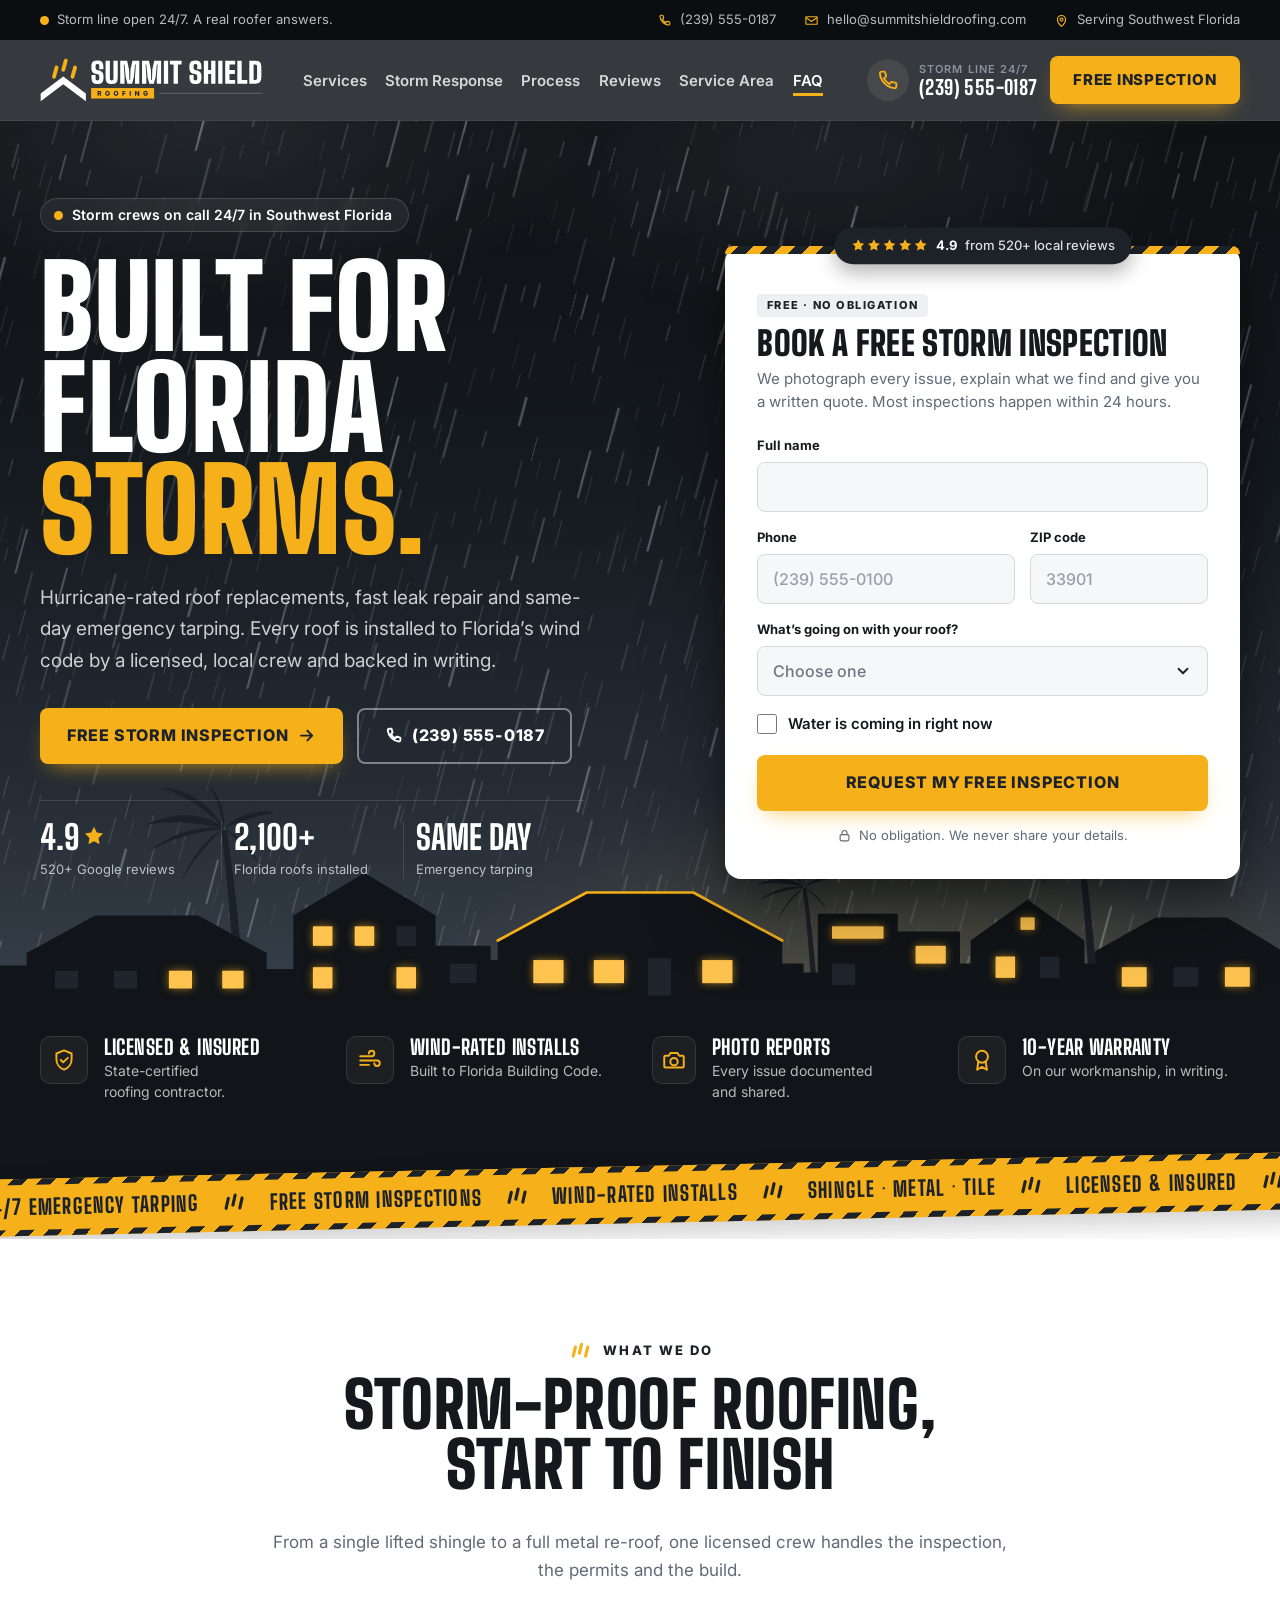
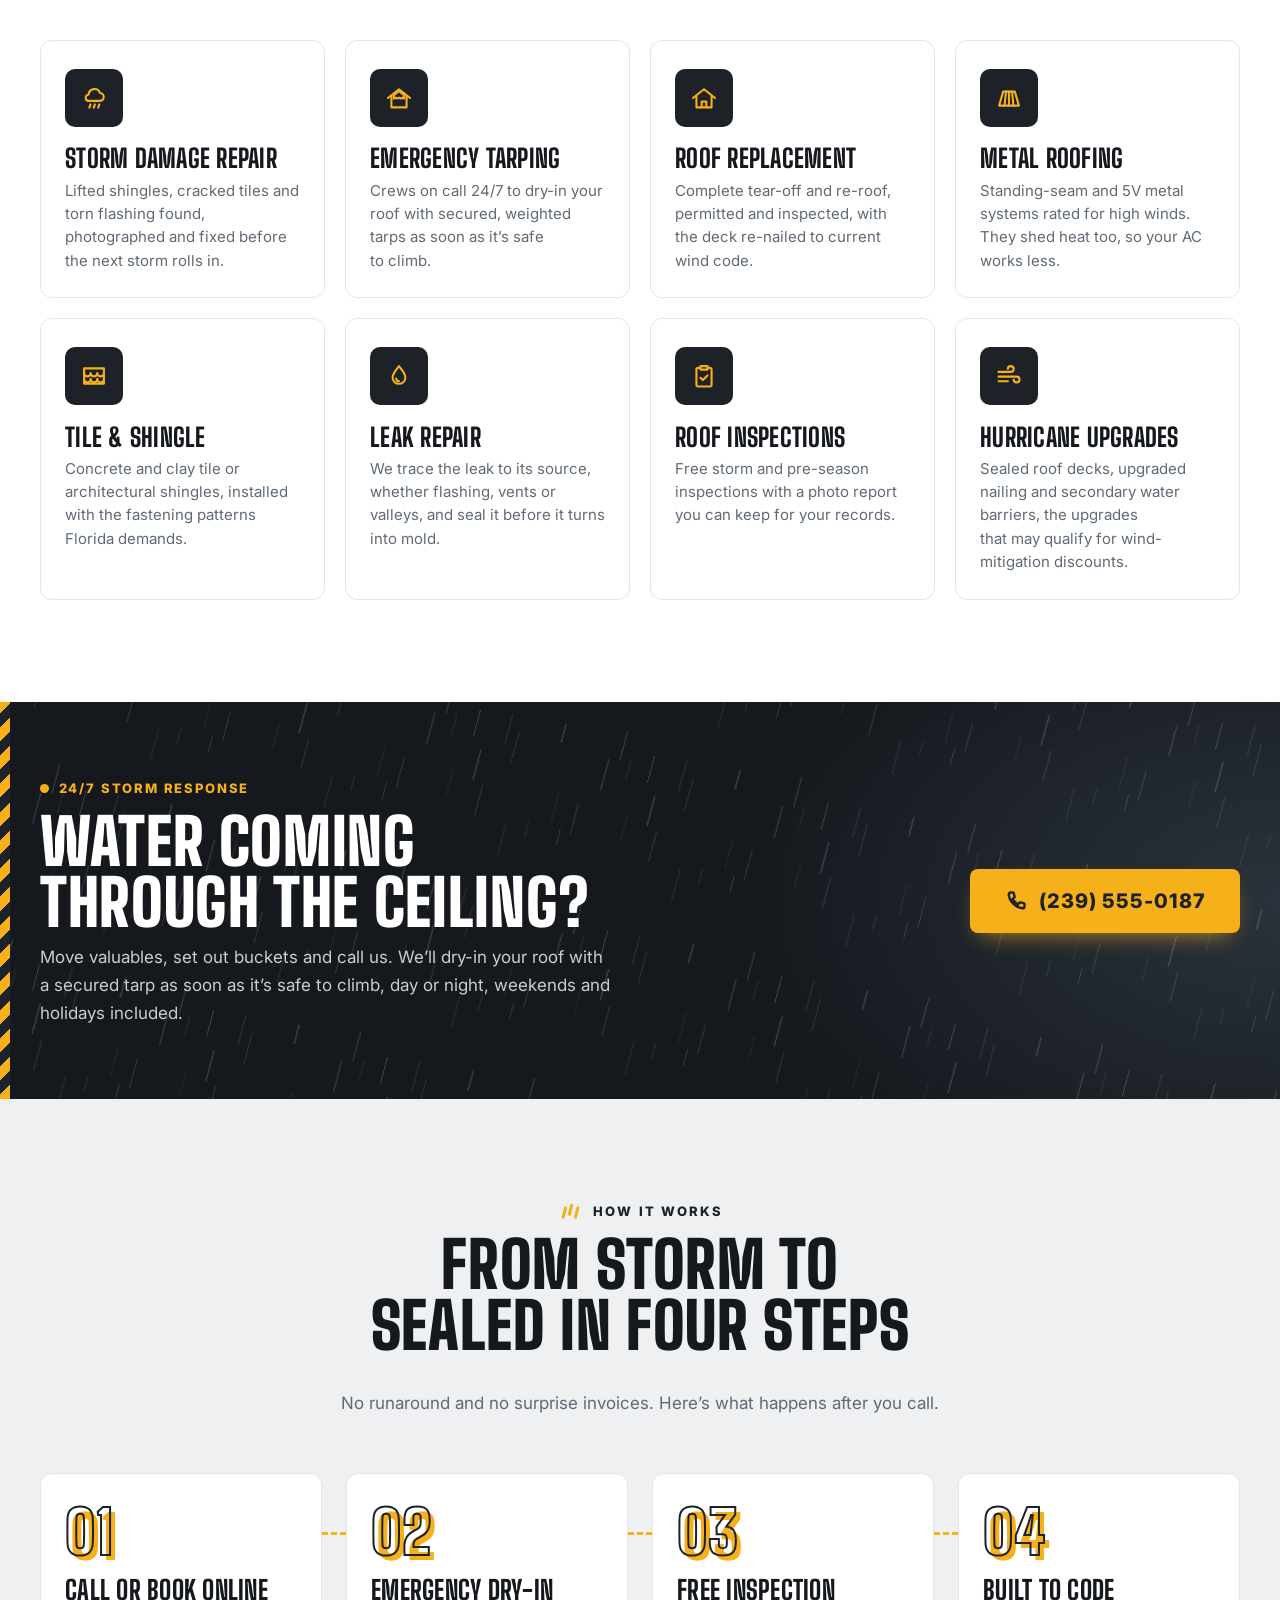
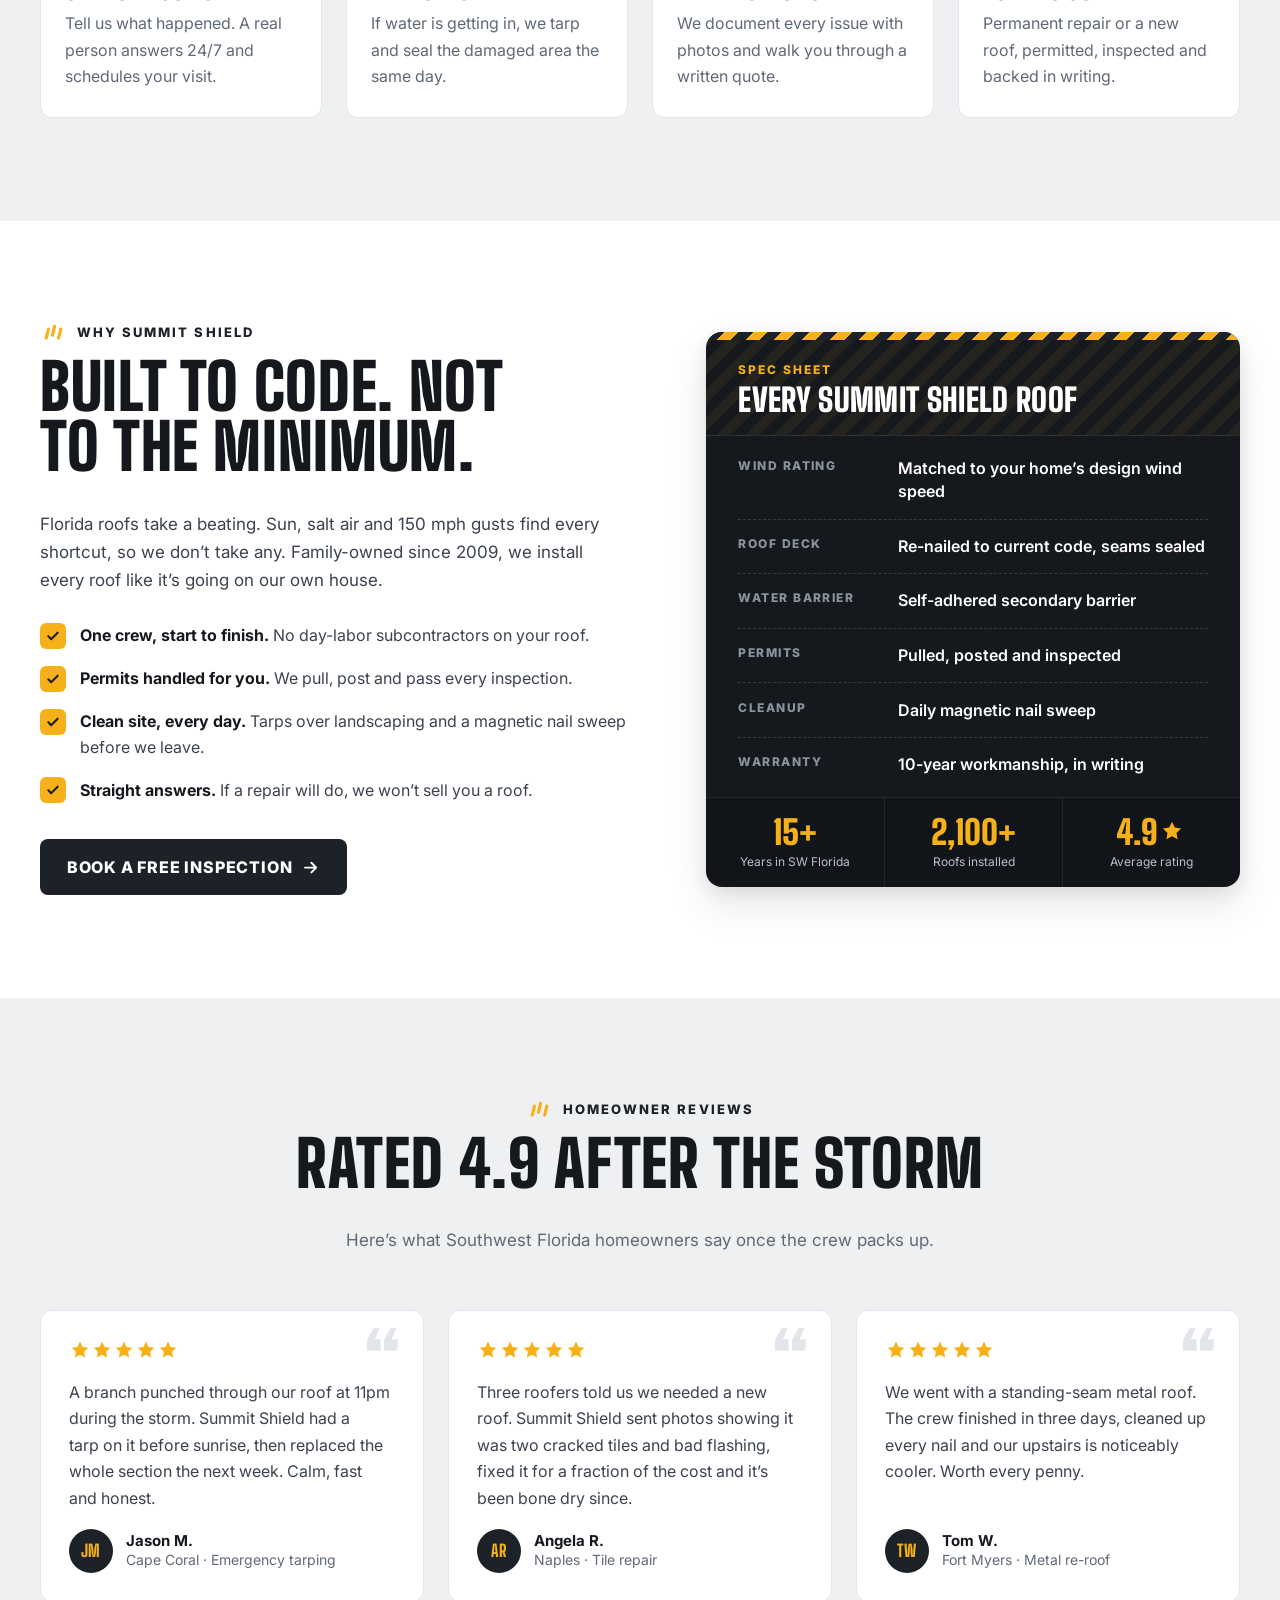
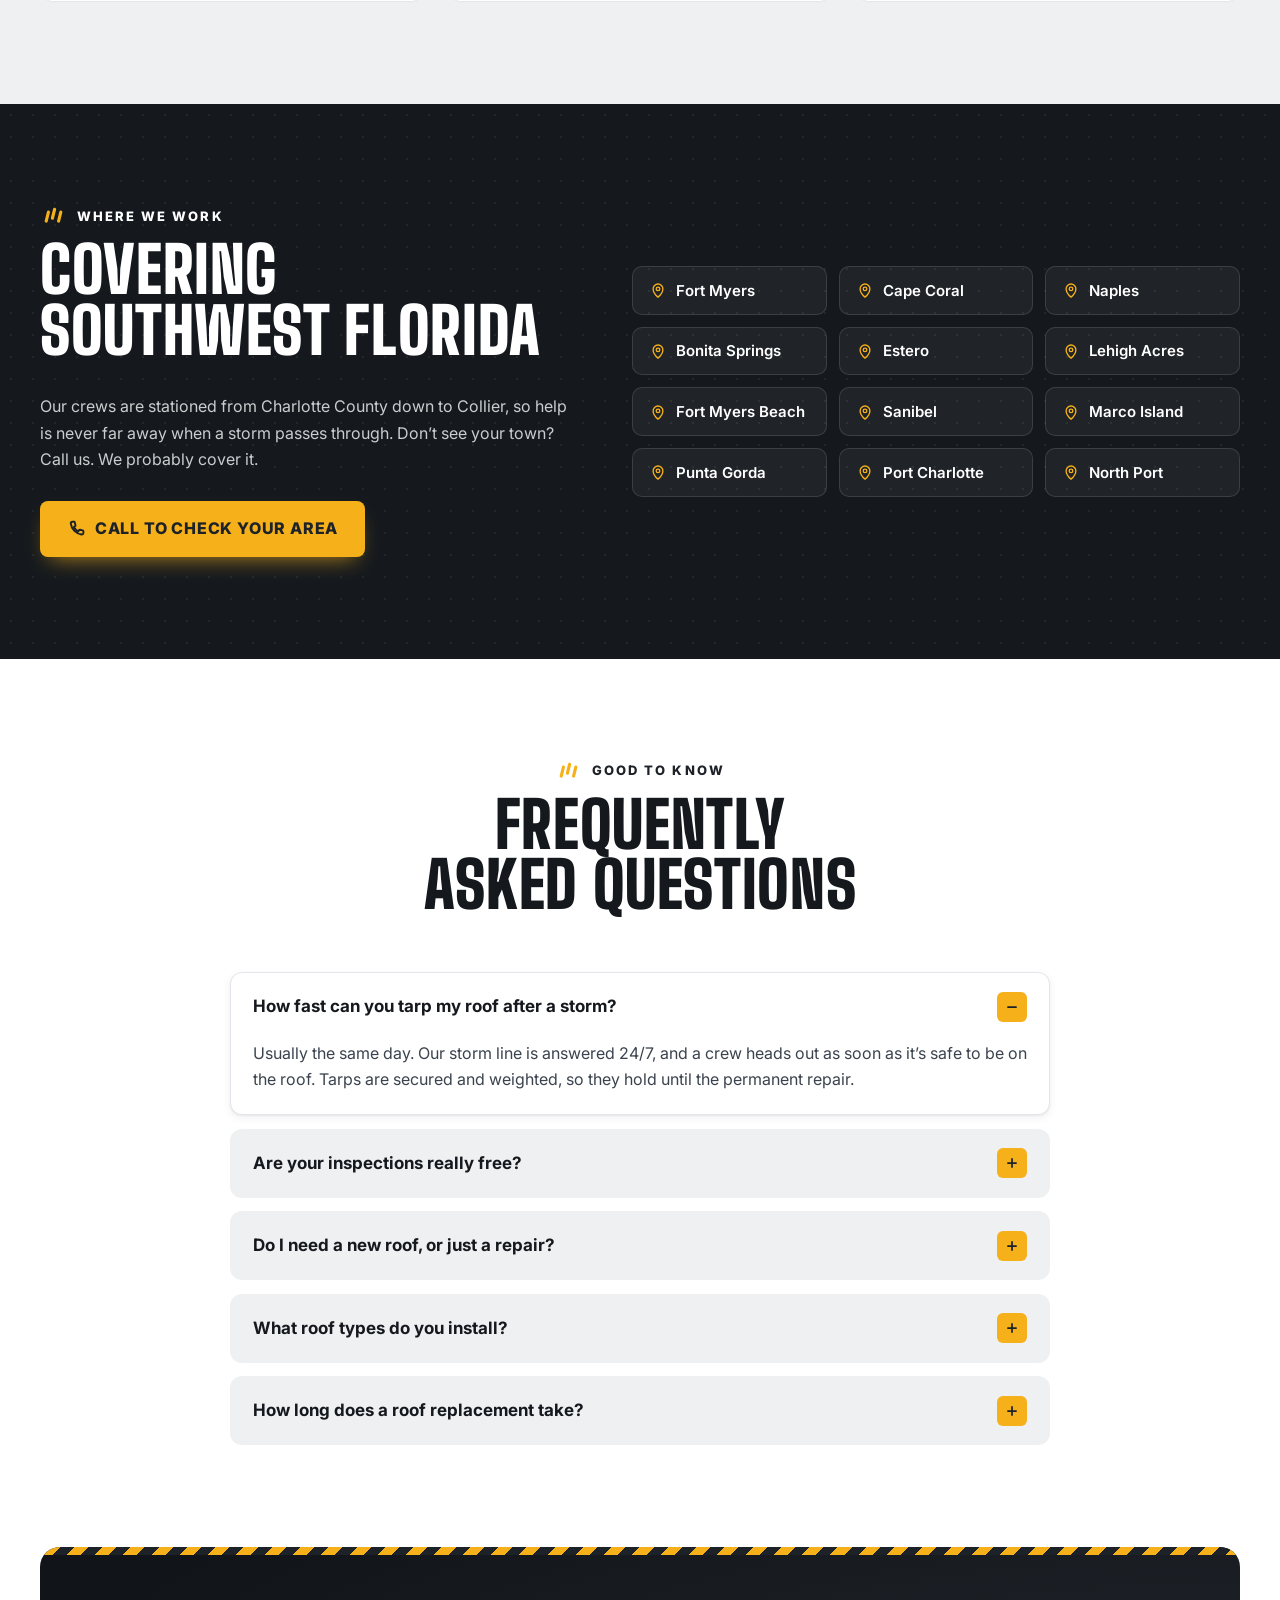
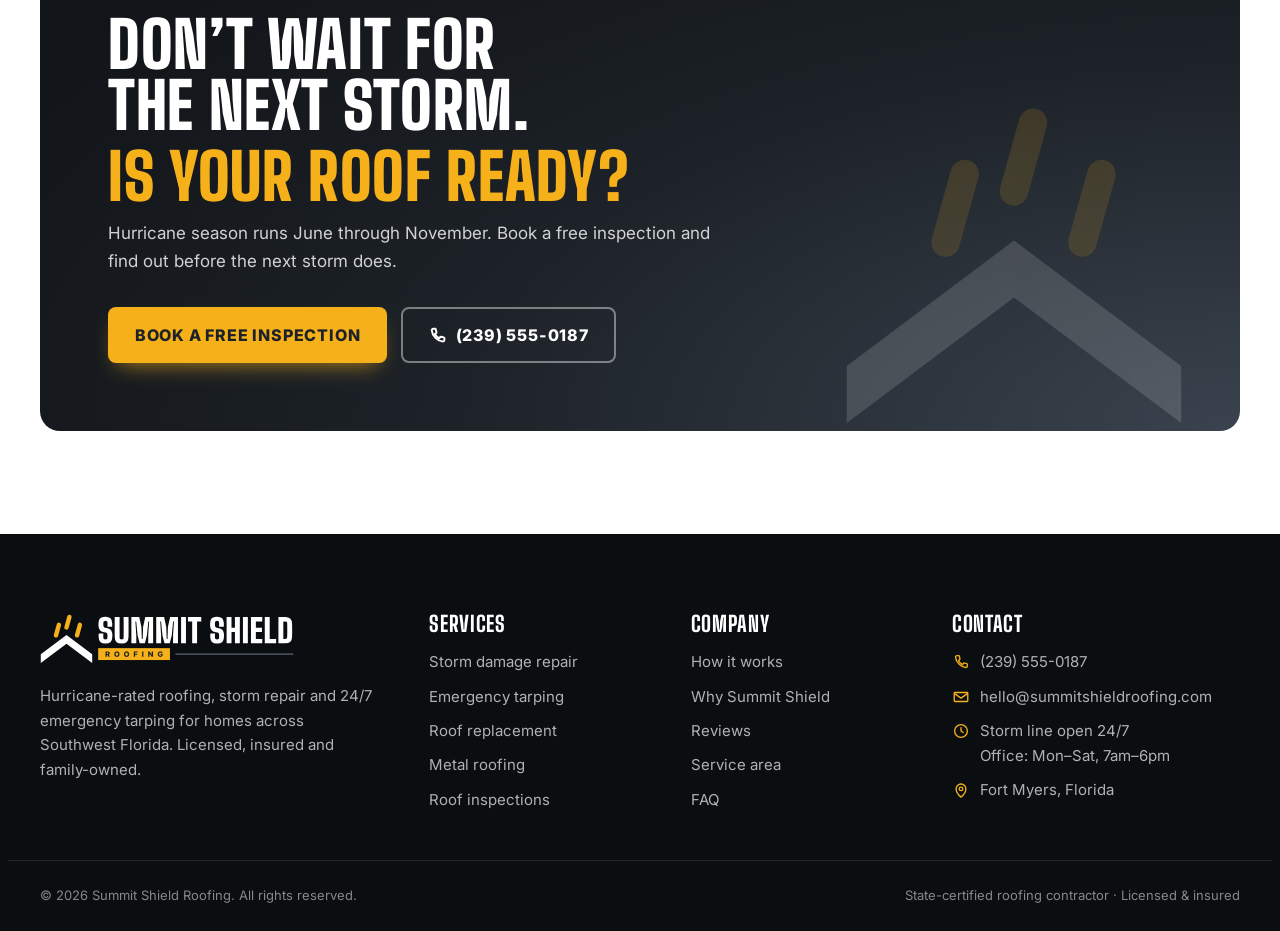
==== index.html @ 70cf82c1 "Add Summit Shield Roofing site and Storm Ready brand One-page marketing site for a Florida roofing c" ====
<!doctype html>
<html lang="en">
<head>
  <meta charset="utf-8">
  <meta name="viewport" content="width=device-width, initial-scale=1">
  <title>Roofing Contractor in Southwest Florida | Summit Shield Roofing</title>
  <meta name="description" content="Hurricane-rated roof replacements, storm damage repair and 24/7 emergency tarping across Southwest Florida. Licensed, insured and backed by a 10-year workmanship warranty.">
  <link rel="canonical" href="https://summitshieldroofing.com/">
  <meta name="theme-color" content="#15191E">

  <meta property="og:type" content="website">
  <meta property="og:site_name" content="Summit Shield Roofing">
  <meta property="og:title" content="Summit Shield Roofing | Built for Florida storms">
  <meta property="og:description" content="Storm-rated roofs, fast leak repair and emergency tarping with a crew on call 24/7 across Southwest Florida.">
  <meta property="og:url" content="https://summitshieldroofing.com/">
  <meta property="og:image" content="https://summitshieldroofing.com/images/og-image.jpg">
  <meta property="og:image:width" content="1200">
  <meta property="og:image:height" content="630">
  <meta name="twitter:card" content="summary_large_image">

  <link rel="icon" href="images/favicon.svg" type="image/svg+xml">
  <link rel="icon" href="images/favicon-32.png" sizes="32x32" type="image/png">
  <link rel="apple-touch-icon" href="images/apple-touch-icon.png">

  <link rel="preconnect" href="https://fonts.googleapis.com">
  <link rel="preconnect" href="https://fonts.gstatic.com" crossorigin>
  <link rel="stylesheet" href="https://fonts.googleapis.com/css2?family=Big+Shoulders+Display:wght@700;800;900&family=Inter:wght@400;500;600;700;800&display=swap">
  <link rel="stylesheet" href="css/styles.css">
  <script>document.documentElement.classList.add("js");</script>

  <script type="application/ld+json">
  {
    "@context": "https://schema.org",
    "@type": "RoofingContractor",
    "name": "Summit Shield Roofing",
    "url": "https://summitshieldroofing.com/",
    "logo": "https://summitshieldroofing.com/images/logo.svg",
    "image": "https://summitshieldroofing.com/images/og-image.jpg",
    "telephone": "+1-239-555-0187",
    "email": "hello@summitshieldroofing.com",
    "priceRange": "$$",
    "address": { "@type": "PostalAddress", "addressLocality": "Fort Myers", "addressRegion": "FL", "addressCountry": "US" },
    "areaServed": ["Fort Myers", "Cape Coral", "Naples", "Bonita Springs", "Estero", "Lehigh Acres", "Fort Myers Beach", "Sanibel", "Marco Island", "Punta Gorda", "Port Charlotte", "North Port"],
    "openingHoursSpecification": [{
      "@type": "OpeningHoursSpecification",
      "dayOfWeek": ["Monday", "Tuesday", "Wednesday", "Thursday", "Friday", "Saturday", "Sunday"],
      "opens": "00:00",
      "closes": "23:59"
    }]
  }
  </script>
</head>
<body>
<a class="skip-link" href="#main">Skip to content</a>

<!-- Icon sprite + shared illustration pieces -->
<svg class="sprite" xmlns="http://www.w3.org/2000/svg" aria-hidden="true" focusable="false">
  <defs>
    <path id="star-shape" d="M12 2.8l2.8 5.8 6.3.9-4.6 4.4 1.1 6.3L12 17.2l-5.6 3 1.1-6.3L2.9 9.5l6.3-.9z"/>
    <!-- Palm silhouette, crown at 0,0. Fronds are blown downwind (left), like the logo's rain. -->
    <g id="palm">
      <path d="M-3 2C4 60 10 130 17 250h11C20 130 12 60 3 2Z"/>
      <g class="palm__fronds">
        <path d="M0 0C-20-18-56-20-88-4-58-10-26-6 0 0Z"/>
        <path d="M0 0C-24-4-58 4-84 26-56 8-26 4 0 0Z"/>
        <path d="M0 0C-14-26-40-44-70-46-42-36-18-20 0 0Z"/>
        <path d="M0 0C-16 8-36 30-48 60-32 30-14 12 0 0Z"/>
        <path d="M0 0C14-14 36-22 58-18 36-14 16-8 0 0Z"/>
        <path d="M0 0C12 6 30 20 40 40 26 22 12 10 0 0Z"/>
        <path d="M0 0C2-20-6-40-22-54-8-38-4-20 0 0Z"/>
      </g>
    </g>
  </defs>

  <symbol id="mark" viewBox="0 0 100 100">
    <path d="M50 42 94 75V90L50 57 6 90V75Z" style="fill: var(--mark-roof, #fff)"/>
    <path d="M37 24.5 32 42.5M55 11 50 29M73 24.5 68 42.5" fill="none" stroke-width="7.5" stroke-linecap="round" style="stroke: var(--mark-rain, #F5B01A)"/>
  </symbol>
  <symbol id="i-stars" viewBox="0 0 120 24"><use href="#star-shape"/><use href="#star-shape" x="24"/><use href="#star-shape" x="48"/><use href="#star-shape" x="72"/><use href="#star-shape" x="96"/></symbol>

  <symbol id="i-phone" viewBox="0 0 24 24"><path d="M6.6 3.5h2.2c.5 0 .9.3 1 .8l.8 3.4c.1.4-.1.9-.5 1.1L8.6 9.9a12 12 0 0 0 5.5 5.5l1.1-1.5c.2-.4.7-.6 1.1-.5l3.4.8c.5.1.8.5.8 1v2.2c0 1-.8 1.9-1.9 1.9A15.8 15.8 0 0 1 4.7 5.4c0-1 .9-1.9 1.9-1.9Z"/></symbol>
  <symbol id="i-mail" viewBox="0 0 24 24"><path d="M4 6h16a1 1 0 0 1 1 1v10a1 1 0 0 1-1 1H4a1 1 0 0 1-1-1V7a1 1 0 0 1 1-1Z"/><path d="m3.5 7.5 8.5 6 8.5-6"/></symbol>
  <symbol id="i-pin" viewBox="0 0 24 24"><path d="M12 21.5s-6.5-5.6-6.5-11a6.5 6.5 0 0 1 13 0c0 5.4-6.5 11-6.5 11Z"/><circle cx="12" cy="10.5" r="2.4"/></symbol>
  <symbol id="i-clock" viewBox="0 0 24 24"><circle cx="12" cy="12" r="8.5"/><path d="M12 7.5V12l3 2"/></symbol>
  <symbol id="i-arrow" viewBox="0 0 24 24"><path d="M5 12h14M13 6l6 6-6 6"/></symbol>
  <symbol id="i-check" viewBox="0 0 24 24"><path d="m5 12.5 4.2 4.2L19 7"/></symbol>
  <symbol id="i-lock" viewBox="0 0 24 24"><rect x="5" y="10.5" width="14" height="10" rx="2"/><path d="M8 10.5V8a4 4 0 0 1 8 0v2.5"/></symbol>
  <symbol id="i-shield" viewBox="0 0 24 24"><path d="M12 3.2 19 6v5.3c0 4.6-3 8.3-7 9.6-4-1.3-7-5-7-9.6V6l7-2.8Z"/><path d="m9 12 2.2 2.2L15.5 10"/></symbol>
  <symbol id="i-award" viewBox="0 0 24 24"><circle cx="12" cy="9" r="5.5"/><path d="M8.6 13.4 7.5 21l4.5-2.6 4.5 2.6-1.1-7.6"/></symbol>
  <symbol id="i-wind" viewBox="0 0 24 24"><path d="M3 8.5h10.5A2.5 2.5 0 1 0 11 6M3 12.5h15.5A2.5 2.5 0 1 1 16 15M3 16.5h8"/></symbol>
  <symbol id="i-camera" viewBox="0 0 24 24"><path d="M4 8h3.2l1.6-2.5h6.4L16.8 8H20a1 1 0 0 1 1 1v9a1 1 0 0 1-1 1H4a1 1 0 0 1-1-1V9a1 1 0 0 1 1-1Z"/><circle cx="12" cy="13.5" r="3.4"/></symbol>
  <symbol id="i-storm" viewBox="0 0 24 24"><path d="M7 14.5h9.8a3.4 3.4 0 0 0 .3-6.8 5 5 0 0 0-9.7 1.3A2.8 2.8 0 0 0 7 14.5Z"/><path d="m9 17.5-1 2.8M12.8 17.5l-1 2.8M16.6 17.5l-1 2.8"/></symbol>
  <symbol id="i-tarp" viewBox="0 0 24 24"><path d="M2.5 12 12 4.5l9.5 7.5M5.5 10v10h13V10"/><path d="M7.5 9.6 12 6.2l4.5 3.4v2.9l-1.5-.9-1.5.9-1.5-.9-1.5.9-1.5-.9-1.5.9Z"/></symbol>
  <symbol id="i-roof" viewBox="0 0 24 24"><path d="M2.5 12 12 4.5l9.5 7.5M5.5 10v10h13V10M10 20v-5h4v5"/></symbol>
  <symbol id="i-metal" viewBox="0 0 24 24"><path d="M3.5 18.5 7 6.5h10l3.5 12Z"/><path d="M9.4 6.5 8.2 18.5M12 6.5v12M14.6 6.5l1.2 12"/></symbol>
  <symbol id="i-tile" viewBox="0 0 24 24"><path d="M3.5 5.5h17v13h-17Z"/><path d="M3.5 9.5a2.83 2.83 0 0 0 5.67 0 2.83 2.83 0 0 0 5.66 0 2.83 2.83 0 0 0 5.67 0M3.5 14.5a2.83 2.83 0 0 0 5.67 0 2.83 2.83 0 0 0 5.66 0 2.83 2.83 0 0 0 5.67 0"/></symbol>
  <symbol id="i-leak" viewBox="0 0 24 24"><path d="M12 3.5c2.9 3.6 5.5 6.7 5.5 9.7a5.5 5.5 0 0 1-11 0c0-3 2.6-6.1 5.5-9.7Z"/><path d="M9.6 14.2a2.5 2.5 0 0 0 2.4 2.3"/></symbol>
  <symbol id="i-inspect" viewBox="0 0 24 24"><path d="M9 3.5h6v3H9z"/><path d="M8.5 5H7a1.5 1.5 0 0 0-1.5 1.5v13A1.5 1.5 0 0 0 7 21h10a1.5 1.5 0 0 0 1.5-1.5v-13A1.5 1.5 0 0 0 17 5h-1.5"/><path d="m9 13.5 2 2 4-4"/></symbol>
</svg>

<div class="topbar">
  <div class="container topbar__inner">
    <p class="topbar__item"><span class="pulse" aria-hidden="true"></span>Storm line open 24/7. A real roofer answers.</p>
    <ul class="topbar__list">
      <li><svg class="icon"><use href="#i-phone"/></svg><a href="tel:+12395550187">(239) 555-0187</a></li>
      <li><svg class="icon"><use href="#i-mail"/></svg><a href="mailto:hello@summitshieldroofing.com">hello@summitshieldroofing.com</a></li>
      <li><svg class="icon"><use href="#i-pin"/></svg>Serving Southwest Florida</li>
    </ul>
  </div>
</div>

<header class="header" data-header>
  <div class="container header__inner">
    <a class="brand" href="#top">
      <img src="images/logo-light.svg" alt="Summit Shield Roofing" width="513" height="101">
    </a>

    <nav class="nav" id="site-nav" aria-label="Main">
      <ul class="nav__list">
        <li><a href="#services">Services</a></li>
        <li><a href="#storm">Storm Response</a></li>
        <li><a href="#process">Process</a></li>
        <li><a href="#reviews">Reviews</a></li>
        <li><a href="#areas">Service Area</a></li>
        <li><a href="#faq">FAQ</a></li>
      </ul>
      <div class="nav__cta">
        <a class="btn btn--primary btn--lg" href="#inspect">Free Storm Inspection</a>
        <a class="btn btn--ghost btn--lg" href="tel:+12395550187"><svg class="icon"><use href="#i-phone"/></svg>(239) 555-0187</a>
      </div>
    </nav>

    <div class="header__actions">
      <a class="header__phone" href="tel:+12395550187">
        <span class="header__phone-icon"><svg class="icon"><use href="#i-phone"/></svg></span>
        <span><small>Storm line 24/7</small>(239) 555-0187</span>
      </a>
      <a class="btn btn--primary header__cta" href="#inspect">Free Inspection</a>
      <button class="nav-toggle" type="button" aria-expanded="false" aria-controls="site-nav" aria-label="Open menu">
        <span></span><span></span><span></span>
      </button>
    </div>
  </div>
</header>

<main id="main">

  <!-- ============================== HERO ============================== -->
  <section class="hero" id="top" data-hero>
    <div class="hero__sky" aria-hidden="true">
      <span class="hero__rain hero__rain--far"></span>
      <span class="hero__rain hero__rain--near"></span>
      <span class="hero__flash"></span>
    </div>

    <div class="container hero__grid">
      <div class="hero__copy">
        <p class="hero__badge"><span class="pulse" aria-hidden="true"></span>Storm crews on call 24/7 in Southwest Florida</p>
        <h1 class="hero__title">Built for Florida <span>storms.</span></h1>
        <p class="hero__lead">Hurricane-rated roof replacements, fast leak repair and same-day emergency tarping. Every roof is installed to Florida’s wind code by a licensed, local crew and backed in writing.</p>
        <div class="hero__ctas">
          <a class="btn btn--primary btn--lg" href="#inspect">Free Storm Inspection<svg class="icon"><use href="#i-arrow"/></svg></a>
          <a class="btn btn--ghost btn--lg" href="tel:+12395550187"><svg class="icon"><use href="#i-phone"/></svg>(239) 555-0187</a>
        </div>
        <ul class="hero__proof">
          <li><strong>4.9<svg class="icon icon--star" aria-hidden="true"><use href="#star-shape"/></svg></strong><span>520+ Google reviews</span></li>
          <li><strong>2,100+</strong><span>Florida roofs installed</span></li>
          <li><strong>Same day</strong><span>Emergency tarping</span></li>
        </ul>
      </div>

      <div class="hero__visual">
        <div class="inspect-card" id="inspect">
          <p class="rating-chip"><svg class="stars" aria-hidden="true"><use href="#i-stars"/></svg><strong>4.9</strong> from 520+ local reviews</p>

          <div class="inspect-card__form" data-quote>
            <p class="inspect-card__tag">Free · No obligation</p>
            <h2 class="inspect-card__title">Book a free storm inspection</h2>
            <p class="inspect-card__sub">We photograph every issue, explain what we find and give you a written quote. Most inspections happen within 24 hours.</p>

            <form class="quote-form" novalidate data-quote-form>
              <div class="field">
                <label for="q-name">Full name</label>
                <input id="q-name" name="name" type="text" autocomplete="name" required>
                <span class="field__error" aria-live="polite"></span>
              </div>
              <div class="field-row">
                <div class="field">
                  <label for="q-phone">Phone</label>
                  <input id="q-phone" name="phone" type="tel" autocomplete="tel" inputmode="tel" placeholder="(239) 555-0100" required>
                  <span class="field__error" aria-live="polite"></span>
                </div>
                <div class="field">
                  <label for="q-zip">ZIP code</label>
                  <input id="q-zip" name="zip" type="text" autocomplete="postal-code" inputmode="numeric" maxlength="5" placeholder="33901" required>
                  <span class="field__error" aria-live="polite"></span>
                </div>
              </div>
              <div class="field">
                <label for="q-service">What’s going on with your roof?</label>
                <select id="q-service" name="service" required>
                  <option value="" selected disabled>Choose one</option>
                  <option>Storm or wind damage</option>
                  <option>Active leak</option>
                  <option>Missing shingles or tiles</option>
                  <option>Roof replacement quote</option>
                  <option>Hurricane-prep inspection</option>
                  <option>Something else</option>
                </select>
                <span class="field__error" aria-live="polite"></span>
              </div>
              <label class="check"><input type="checkbox" name="emergency"><span>Water is coming in right now</span></label>
              <button class="btn btn--primary btn--lg btn--block" type="submit">Request My Free Inspection</button>
              <p class="quote-form__note"><svg class="icon"><use href="#i-lock"/></svg>No obligation. We never share your details.</p>
            </form>
          </div>

          <div class="quote-success" role="status" hidden data-quote-success>
            <span class="quote-success__icon"><svg class="icon"><use href="#i-check"/></svg></span>
            <h2 class="inspect-card__title">Request received!</h2>
            <p>Thanks, <span data-out="name">neighbor</span>. A roofing specialist will call you at <strong data-out="phone"></strong> shortly, usually within the hour, 7 days a week.</p>
            <button class="btn btn--dark" type="button" data-quote-reset>Send another request</button>
          </div>
        </div>
      </div>
    </div>

    <!-- Florida rooftops: the rain stops where the roofs start -->
    <svg class="hero__skyline" viewBox="0 0 1440 260" preserveAspectRatio="xMidYMax slice" aria-hidden="true">
      <g class="skyline__palms">
        <use href="#palm" transform="translate(252 52)"/>
        <use href="#palm" transform="translate(905 118) scale(.62)"/>
        <use href="#palm" transform="translate(1214 64) scale(.9)"/>
      </g>
      <path class="skyline__houses" d="M0 260V206H30V192L107 150H223L300 192V210H330V150L410 102L490 150V184H552V200H560V178L660 124H780L880 178V204H904V214H920V148H1010V168H1080V204H1092V178L1156 132L1220 178V204H1232V190L1300 152H1380L1440 188V260Z"/>
      <path class="skyline__ridge" d="M560 178 660 124H780L880 178"/>
      <g class="skyline__windows">
        <rect x="190" y="212" width="26" height="20"/><rect x="250" y="212" width="24" height="20"/>
        <rect x="352" y="162" width="22" height="22"/><rect x="399" y="162" width="22" height="22"/><rect x="352" y="208" width="22" height="24"/><rect x="446" y="208" width="22" height="24"/>
        <rect x="600" y="200" width="34" height="26"/><rect x="668" y="200" width="34" height="26"/><rect x="790" y="200" width="34" height="26"/>
        <rect x="936" y="162" width="58" height="14"/><rect x="1030" y="184" width="34" height="20"/>
        <rect x="1120" y="196" width="22" height="24"/><rect x="1148" y="152" width="16" height="14"/>
        <rect x="1262" y="208" width="28" height="22"/><rect x="1378" y="208" width="28" height="22"/>
      </g>
      <g class="skyline__windows skyline__windows--off">
        <rect x="62" y="212" width="26" height="20"/><rect x="128" y="212" width="26" height="20"/><rect x="446" y="162" width="22" height="22"/><rect x="506" y="204" width="30" height="22"/>
        <rect x="729" y="198" width="26" height="42"/><rect x="936" y="204" width="26" height="24"/><rect x="1170" y="196" width="22" height="24"/><rect x="1320" y="208" width="28" height="22"/>
      </g>
    </svg>
  </section>

  <!-- ============================== TRUST ============================== -->
  <section class="trust" aria-label="Why homeowners choose us">
    <div class="container trust__grid">
      <div class="trust__item"><span class="trust__icon"><svg class="icon"><use href="#i-shield"/></svg></span><p><strong>Licensed &amp; insured</strong>State-certified roofing contractor.</p></div>
      <div class="trust__item"><span class="trust__icon"><svg class="icon"><use href="#i-wind"/></svg></span><p><strong>Wind-rated installs</strong>Built to Florida Building Code.</p></div>
      <div class="trust__item"><span class="trust__icon"><svg class="icon"><use href="#i-camera"/></svg></span><p><strong>Photo reports</strong>Every issue documented and shared.</p></div>
      <div class="trust__item"><span class="trust__icon"><svg class="icon"><use href="#i-award"/></svg></span><p><strong>10-year warranty</strong>On our workmanship, in writing.</p></div>
    </div>
  </section>

  <!-- ============================== HAZARD TAPE ============================== -->
  <div class="hazard" role="region" aria-label="What we offer">
    <div class="hazard__band">
      <div class="hazard__track">
        <ul class="hazard__list">
          <li>24/7 emergency tarping</li>
          <li>Free storm inspections</li>
          <li>Wind-rated installs</li>
          <li>Shingle · Metal · Tile</li>
          <li>Licensed &amp; insured</li>
          <li>Photo-documented reports</li>
        </ul>
        <ul class="hazard__list" aria-hidden="true">
          <li>24/7 emergency tarping</li>
          <li>Free storm inspections</li>
          <li>Wind-rated installs</li>
          <li>Shingle · Metal · Tile</li>
          <li>Licensed &amp; insured</li>
          <li>Photo-documented reports</li>
        </ul>
      </div>
    </div>
  </div>

  <!-- ============================== SERVICES ============================== -->
  <section class="section" id="services">
    <div class="container">
      <header class="section-head" data-reveal>
        <p class="eyebrow">What we do</p>
        <h2>Storm-proof roofing, start to finish</h2>
        <p>From a single lifted shingle to a full metal re-roof, one licensed crew handles the inspection, the permits and the build.</p>
      </header>
      <ul class="services">
        <li class="service" data-reveal><span class="service__icon"><svg class="icon"><use href="#i-storm"/></svg></span><h3>Storm Damage Repair</h3><p>Lifted shingles, cracked tiles and torn flashing found, photographed and fixed before the next storm rolls in.</p></li>
        <li class="service" data-reveal style="--d:1"><span class="service__icon"><svg class="icon"><use href="#i-tarp"/></svg></span><h3>Emergency Tarping</h3><p>Crews on call 24/7 to dry-in your roof with secured, weighted tarps as soon as it’s safe to climb.</p></li>
        <li class="service" data-reveal style="--d:2"><span class="service__icon"><svg class="icon"><use href="#i-roof"/></svg></span><h3>Roof Replacement</h3><p>Complete tear-off and re-roof, permitted and inspected, with the deck re-nailed to current wind code.</p></li>
        <li class="service" data-reveal style="--d:3"><span class="service__icon"><svg class="icon"><use href="#i-metal"/></svg></span><h3>Metal Roofing</h3><p>Standing-seam and 5V metal systems rated for high winds. They shed heat too, so your AC works less.</p></li>
        <li class="service" data-reveal><span class="service__icon"><svg class="icon"><use href="#i-tile"/></svg></span><h3>Tile &amp; Shingle</h3><p>Concrete and clay tile or architectural shingles, installed with the fastening patterns Florida demands.</p></li>
        <li class="service" data-reveal style="--d:1"><span class="service__icon"><svg class="icon"><use href="#i-leak"/></svg></span><h3>Leak Repair</h3><p>We trace the leak to its source, whether flashing, vents or valleys, and seal it before it turns into mold.</p></li>
        <li class="service" data-reveal style="--d:2"><span class="service__icon"><svg class="icon"><use href="#i-inspect"/></svg></span><h3>Roof Inspections</h3><p>Free storm and pre-season inspections with a photo report you can keep for your records.</p></li>
        <li class="service" data-reveal style="--d:3"><span class="service__icon"><svg class="icon"><use href="#i-wind"/></svg></span><h3>Hurricane Upgrades</h3><p>Sealed roof decks, upgraded nailing and secondary water barriers, the upgrades that may qualify for wind-mitigation discounts.</p></li>
      </ul>
    </div>
  </section>

  <!-- ============================== STORM RESPONSE ============================== -->
  <section class="storm" id="storm" aria-labelledby="storm-title">
    <div class="container storm__inner">
      <div>
        <p class="storm__kicker"><span class="pulse" aria-hidden="true"></span>24/7 storm response</p>
        <h2 id="storm-title">Water coming through the ceiling?</h2>
        <p>Move valuables, set out buckets and call us. We’ll dry-in your roof with a secured tarp as soon as it’s safe to climb, day or night, weekends and holidays included.</p>
      </div>
      <a class="btn btn--primary btn--xl" href="tel:+12395550187"><svg class="icon"><use href="#i-phone"/></svg>(239) 555-0187</a>
    </div>
  </section>

  <!-- ============================== PROCESS ============================== -->
  <section class="section section--concrete" id="process">
    <div class="container">
      <header class="section-head" data-reveal>
        <p class="eyebrow">How it works</p>
        <h2>From storm to sealed in four steps</h2>
        <p>No runaround and no surprise invoices. Here’s what happens after you call.</p>
      </header>
      <ol class="steps">
        <li class="step" data-reveal><span class="step__num">01</span><h3>Call or book online</h3><p>Tell us what happened. A real person answers 24/7 and schedules your visit.</p></li>
        <li class="step" data-reveal style="--d:1"><span class="step__num">02</span><h3>Emergency dry-in</h3><p>If water is getting in, we tarp and seal the damaged area the same day.</p></li>
        <li class="step" data-reveal style="--d:2"><span class="step__num">03</span><h3>Free inspection</h3><p>We document every issue with photos and walk you through a written quote.</p></li>
        <li class="step" data-reveal style="--d:3"><span class="step__num">04</span><h3>Built to code</h3><p>Permanent repair or a new roof, permitted, inspected and backed in writing.</p></li>
      </ol>
    </div>
  </section>

  <!-- ============================== WHY US ============================== -->
  <section class="section" id="why">
    <div class="container why">
      <div class="why__copy" data-reveal>
        <p class="eyebrow">Why Summit Shield</p>
        <h2>Built to code. Not to the minimum.</h2>
        <p>Florida roofs take a beating. Sun, salt air and 150 mph gusts find every shortcut, so we don’t take any. Family-owned since 2009, we install every roof like it’s going on our own house.</p>
        <ul class="ticks">
          <li><svg class="icon"><use href="#i-check"/></svg><p><strong>One crew, start to finish.</strong> No day-labor subcontractors on your roof.</p></li>
          <li><svg class="icon"><use href="#i-check"/></svg><p><strong>Permits handled for you.</strong> We pull, post and pass every inspection.</p></li>
          <li><svg class="icon"><use href="#i-check"/></svg><p><strong>Clean site, every day.</strong> Tarps over landscaping and a magnetic nail sweep before we leave.</p></li>
          <li><svg class="icon"><use href="#i-check"/></svg><p><strong>Straight answers.</strong> If a repair will do, we won’t sell you a roof.</p></li>
        </ul>
        <a class="btn btn--dark btn--lg" href="#inspect">Book a Free Inspection<svg class="icon"><use href="#i-arrow"/></svg></a>
      </div>

      <div class="spec" data-reveal style="--d:1">
        <div class="spec__head">
          <p>Spec sheet</p>
          <h3>Every Summit Shield roof</h3>
        </div>
        <dl class="spec__list">
          <div><dt>Wind rating</dt><dd>Matched to your home’s design wind speed</dd></div>
          <div><dt>Roof deck</dt><dd>Re-nailed to current code, seams sealed</dd></div>
          <div><dt>Water barrier</dt><dd>Self-adhered secondary barrier</dd></div>
          <div><dt>Permits</dt><dd>Pulled, posted and inspected</dd></div>
          <div><dt>Cleanup</dt><dd>Daily magnetic nail sweep</dd></div>
          <div><dt>Warranty</dt><dd>10-year workmanship, in writing</dd></div>
        </dl>
        <div class="spec__stats">
          <p><strong>15+</strong><span>Years in SW Florida</span></p>
          <p><strong>2,100+</strong><span>Roofs installed</span></p>
          <p><strong>4.9<svg class="icon icon--star" aria-hidden="true"><use href="#star-shape"/></svg></strong><span>Average rating</span></p>
        </div>
      </div>
    </div>
  </section>

  <!-- ============================== REVIEWS ============================== -->
  <section class="section section--concrete" id="reviews">
    <div class="container">
      <header class="section-head" data-reveal>
        <p class="eyebrow">Homeowner reviews</p>
        <h2>Rated 4.9 after the storm</h2>
        <p>Here’s what Southwest Florida homeowners say once the crew packs up.</p>
      </header>
      <div class="reviews">
        <figure class="review" data-reveal>
          <svg class="stars" role="img" aria-label="5 out of 5 stars"><use href="#i-stars"/></svg>
          <blockquote><p>A branch punched through our roof at 11pm during the storm. Summit Shield had a tarp on it before sunrise, then replaced the whole section the next week. Calm, fast and honest.</p></blockquote>
          <figcaption><span class="avatar" aria-hidden="true">JM</span><span><strong>Jason M.</strong>Cape Coral · Emergency tarping</span></figcaption>
        </figure>
        <figure class="review" data-reveal style="--d:1">
          <svg class="stars" role="img" aria-label="5 out of 5 stars"><use href="#i-stars"/></svg>
          <blockquote><p>Three roofers told us we needed a new roof. Summit Shield sent photos showing it was two cracked tiles and bad flashing, fixed it for a fraction of the cost and it’s been bone dry since.</p></blockquote>
          <figcaption><span class="avatar" aria-hidden="true">AR</span><span><strong>Angela R.</strong>Naples · Tile repair</span></figcaption>
        </figure>
        <figure class="review" data-reveal style="--d:2">
          <svg class="stars" role="img" aria-label="5 out of 5 stars"><use href="#i-stars"/></svg>
          <blockquote><p>We went with a standing-seam metal roof. The crew finished in three days, cleaned up every nail and our upstairs is noticeably cooler. Worth every penny.</p></blockquote>
          <figcaption><span class="avatar" aria-hidden="true">TW</span><span><strong>Tom W.</strong>Fort Myers · Metal re-roof</span></figcaption>
        </figure>
      </div>
    </div>
  </section>

  <!-- ============================== SERVICE AREA ============================== -->
  <section class="section areas" id="areas">
    <div class="container areas__inner">
      <div class="areas__copy" data-reveal>
        <p class="eyebrow eyebrow--light">Where we work</p>
        <h2>Covering Southwest Florida</h2>
        <p>Our crews are stationed from Charlotte County down to Collier, so help is never far away when a storm passes through. Don’t see your town? Call us. We probably cover it.</p>
        <a class="btn btn--primary btn--lg" href="tel:+12395550187"><svg class="icon"><use href="#i-phone"/></svg>Call to check your area</a>
      </div>
      <ul class="areas__list" data-reveal style="--d:1">
        <li><svg class="icon"><use href="#i-pin"/></svg>Fort Myers</li>
        <li><svg class="icon"><use href="#i-pin"/></svg>Cape Coral</li>
        <li><svg class="icon"><use href="#i-pin"/></svg>Naples</li>
        <li><svg class="icon"><use href="#i-pin"/></svg>Bonita Springs</li>
        <li><svg class="icon"><use href="#i-pin"/></svg>Estero</li>
        <li><svg class="icon"><use href="#i-pin"/></svg>Lehigh Acres</li>
        <li><svg class="icon"><use href="#i-pin"/></svg>Fort Myers Beach</li>
        <li><svg class="icon"><use href="#i-pin"/></svg>Sanibel</li>
        <li><svg class="icon"><use href="#i-pin"/></svg>Marco Island</li>
        <li><svg class="icon"><use href="#i-pin"/></svg>Punta Gorda</li>
        <li><svg class="icon"><use href="#i-pin"/></svg>Port Charlotte</li>
        <li><svg class="icon"><use href="#i-pin"/></svg>North Port</li>
      </ul>
    </div>
  </section>

  <!-- ============================== FAQ ============================== -->
  <section class="section" id="faq">
    <div class="container container--narrow">
      <header class="section-head" data-reveal>
        <p class="eyebrow">Good to know</p>
        <h2>Frequently asked questions</h2>
      </header>
      <div class="faq" data-reveal>
        <details class="faq__item" open>
          <summary>How fast can you tarp my roof after a storm?</summary>
          <p>Usually the same day. Our storm line is answered 24/7, and a crew heads out as soon as it’s safe to be on the roof. Tarps are secured and weighted, so they hold until the permanent repair.</p>
        </details>
        <details class="faq__item">
          <summary>Are your inspections really free?</summary>
          <p>Yes. We inspect the roof, photograph every issue we find and give you a written report and quote. There’s no obligation and no pressure.</p>
        </details>
        <details class="faq__item">
          <summary>Do I need a new roof, or just a repair?</summary>
          <p>Most storm damage can be repaired. We’ll show you photos of exactly what we found and explain both options. If a repair will do the job, that’s what we’ll recommend.</p>
        </details>
        <details class="faq__item">
          <summary>What roof types do you install?</summary>
          <p>Architectural shingle, standing-seam and 5V metal, concrete and clay tile, and low-slope systems like TPO and modified bitumen, all installed to Florida Building Code.</p>
        </details>
        <details class="faq__item">
          <summary>How long does a roof replacement take?</summary>
          <p>Most homes take one to three days on the roof, depending on size and material. We handle the permit before we start and schedule the final inspection when we’re done.</p>
        </details>
      </div>
    </div>
  </section>

  <!-- ============================== CTA ============================== -->
  <section class="cta">
    <div class="container">
      <div class="cta__card" data-reveal>
        <svg class="cta__mark" aria-hidden="true"><use href="#mark"/></svg>
        <div class="cta__copy">
          <h2>Don’t wait for the next storm. <span>Is your roof ready?</span></h2>
          <p>Hurricane season runs June through November. Book a free inspection and find out before the next storm does.</p>
        </div>
        <div class="cta__actions">
          <a class="btn btn--primary btn--lg" href="#inspect">Book a Free Inspection</a>
          <a class="btn btn--ghost btn--lg" href="tel:+12395550187"><svg class="icon"><use href="#i-phone"/></svg>(239) 555-0187</a>
        </div>
      </div>
    </div>
  </section>
</main>

<footer class="footer" id="contact">
  <div class="container footer__grid">
    <div class="footer__brand">
      <img src="images/logo-light.svg" alt="Summit Shield Roofing" width="513" height="101" loading="lazy">
      <p>Hurricane-rated roofing, storm repair and 24/7 emergency tarping for homes across Southwest Florida. Licensed, insured and family-owned.</p>
    </div>
    <div>
      <h3>Services</h3>
      <ul>
        <li><a href="#services">Storm damage repair</a></li>
        <li><a href="#services">Emergency tarping</a></li>
        <li><a href="#services">Roof replacement</a></li>
        <li><a href="#services">Metal roofing</a></li>
        <li><a href="#services">Roof inspections</a></li>
      </ul>
    </div>
    <div>
      <h3>Company</h3>
      <ul>
        <li><a href="#process">How it works</a></li>
        <li><a href="#why">Why Summit Shield</a></li>
        <li><a href="#reviews">Reviews</a></li>
        <li><a href="#areas">Service area</a></li>
        <li><a href="#faq">FAQ</a></li>
      </ul>
    </div>
    <div>
      <h3>Contact</h3>
      <ul class="footer__contact">
        <li><svg class="icon"><use href="#i-phone"/></svg><a href="tel:+12395550187">(239) 555-0187</a></li>
        <li><svg class="icon"><use href="#i-mail"/></svg><a href="mailto:hello@summitshieldroofing.com">hello@summitshieldroofing.com</a></li>
        <li><svg class="icon"><use href="#i-clock"/></svg><span>Storm line open 24/7<br>Office: Mon–Sat, 7am–6pm</span></li>
        <li><svg class="icon"><use href="#i-pin"/></svg><span>Fort Myers, Florida</span></li>
      </ul>
    </div>
  </div>
  <div class="container footer__bottom">
    <p>© <span data-year>2026</span> Summit Shield Roofing. All rights reserved.</p>
    <p>State-certified roofing contractor · Licensed &amp; insured</p>
  </div>
</footer>

<div class="mobile-bar">
  <a class="btn btn--light" href="tel:+12395550187"><svg class="icon"><use href="#i-phone"/></svg>Call 24/7</a>
  <a class="btn btn--primary" href="#inspect">Free inspection</a>
</div>

<script src="js/main.js" defer></script>
</body>
</html>
---- css/styles.css ----
/* ==========================================================================
   Summit Shield Roofing — stylesheet
   Single file, no build step, mobile-first. Organised top-to-bottom:
   tokens → base → layout → components → header → hero → sections → footer
   ========================================================================== */

/* --------------------------------------------------------------------------
   1. Tokens — brand colours sampled from the Storm Ready logo
   -------------------------------------------------------------------------- */
:root {
  --graphite-950: #0b0e11;  /* footer, top bar */
  --graphite-900: #111418;  /* skyline silhouettes, trust strip */
  --graphite-850: #15191e;  /* header, dark sections */
  --graphite-800: #1d2228;  /* logo graphite, text on yellow */
  --slate-700: #2b323b;
  --slate-600: #3a434e;     /* Slate — dark cards, borders */
  --steel-400: #8a94a0;     /* Steel — meta text on dark */
  --steel-300: #b8c0c9;
  --concrete: #eef0f2;      /* Concrete — light sections */
  --hivis: #f5b01a;         /* Hi-Vis Yellow — buttons, accents (8.5:1 with graphite text) */
  --hivis-600: #e39e08;
  --hivis-300: #ffc84d;

  --ink: #15191e;
  --text: #3a434e;
  --muted: #5f6a76;         /* 5.5:1 on white */
  --line: #e2e6ea;
  --error: #b42318;

  --font-display: "Big Shoulders Display", "Oswald", Impact, "Arial Narrow", sans-serif;
  --font-sans: "Inter", -apple-system, BlinkMacSystemFont, "Segoe UI", Roboto, Helvetica, Arial, sans-serif;

  --container: 1200px;
  --gutter: clamp(1rem, 4vw, 2rem);
  --section-y: clamp(4rem, 8vw, 7rem);
  --header-h: 68px;

  --radius: 10px;
  --radius-lg: 16px;
  --shadow-sm: 0 1px 2px rgba(17, 20, 24, .06), 0 3px 10px rgba(17, 20, 24, .06);
  --shadow: 0 6px 16px rgba(17, 20, 24, .08), 0 18px 40px rgba(17, 20, 24, .1);
  --shadow-lg: 0 14px 34px rgba(0, 0, 0, .28), 0 34px 80px rgba(0, 0, 0, .34);

  --hazard: repeating-linear-gradient(-45deg, var(--hivis) 0 10px, var(--graphite-800) 10px 20px);
  --ease: cubic-bezier(.2, .7, .2, 1);
  --transition: 200ms var(--ease);
}

@media (min-width: 900px) {
  :root { --header-h: 80px; }
}

/* --------------------------------------------------------------------------
   2. Base
   -------------------------------------------------------------------------- */
*, *::before, *::after { box-sizing: border-box; }

html {
  -webkit-text-size-adjust: 100%;
  scroll-behavior: smooth;
  scroll-padding-top: calc(var(--header-h) + 12px);
}

body {
  margin: 0;
  overflow-x: clip;
  font-family: var(--font-sans);
  font-size: 1rem;
  line-height: 1.65;
  color: var(--text);
  background: #fff;
  -webkit-font-smoothing: antialiased;
}

img, svg { display: block; max-width: 100%; }

a { color: var(--graphite-800); text-underline-offset: .18em; }

h1, h2, h3 {
  margin: 0 0 .5em;
  font-family: var(--font-display);
  font-weight: 900;
  line-height: .95;
  letter-spacing: .01em;
  text-transform: uppercase;
  color: var(--ink);
  text-wrap: balance;
}

p { margin: 0 0 1em; text-wrap: pretty; }
ul, ol { margin: 0; padding: 0; list-style: none; }

::selection { background: var(--hivis); color: var(--graphite-800); }
:focus-visible { outline: 3px solid var(--hivis); outline-offset: 3px; }

.skip-link {
  position: absolute;
  z-index: 100;
  top: .75rem;
  left: .75rem;
  padding: .6rem 1rem;
  border-radius: 8px;
  background: var(--hivis);
  color: var(--graphite-800);
  font-weight: 700;
  transform: translateY(-160%);
  transition: transform var(--transition);
}
.skip-link:focus { transform: none; }

.sprite { position: absolute; width: 0; height: 0; overflow: hidden; }

.icon {
  width: 1.25em;
  height: 1.25em;
  flex: none;
  fill: none;
  stroke: currentColor;
  stroke-width: 1.8;
  stroke-linecap: round;
  stroke-linejoin: round;
}
.icon--star { width: .8em; height: .8em; fill: var(--hivis); stroke: none; }

/* --------------------------------------------------------------------------
   3. Layout
   -------------------------------------------------------------------------- */
.container {
  width: 100%;
  max-width: calc(var(--container) + 2 * var(--gutter));
  margin-inline: auto;
  padding-inline: var(--gutter);
}
.container--narrow { max-width: calc(820px + 2 * var(--gutter)); }

.section { padding-block: var(--section-y); }
.section--concrete { background: var(--concrete); }

.section-head {
  max-width: 46rem;
  margin: 0 auto clamp(2.5rem, 5vw, 3.5rem);
  text-align: center;
}
.section-head p:last-child { margin: 0; font-size: 1.0625rem; color: var(--muted); }

/* Eyebrow: the logo's three rain bars as a bullet */
.eyebrow {
  display: inline-flex;
  align-items: center;
  gap: .6rem;
  margin: 0 0 .9rem;
  font: 800 .8125rem/1.2 var(--font-sans);
  letter-spacing: .16em;
  text-transform: uppercase;
  color: var(--graphite-800);
}
.eyebrow::before {
  content: "";
  flex: none;
  width: 27px;
  height: 18px;
  background: url("data:image/svg+xml,%3Csvg xmlns='http://www.w3.org/2000/svg' viewBox='0 0 48 32' fill='none' stroke='%23f5b01a' stroke-width='5.5' stroke-linecap='round'%3E%3Cpath d='M15 9 11 25M26 4l-4 16M37 9l-4 16'/%3E%3C/svg%3E") center / contain no-repeat;
}
.eyebrow--light { color: #fff; }

.section h2,
.storm h2,
.cta h2 { font-size: clamp(2.4rem, 1.5rem + 3.4vw, 4rem); }

/* --------------------------------------------------------------------------
   4. Components
   -------------------------------------------------------------------------- */
.btn {
  display: inline-flex;
  align-items: center;
  justify-content: center;
  gap: .55em;
  min-height: 48px;
  padding: .75rem 1.35rem;
  border: 2px solid transparent;
  border-radius: 8px;
  font: 800 .9375rem/1.2 var(--font-sans);
  letter-spacing: .05em;
  text-transform: uppercase;
  text-decoration: none;
  white-space: nowrap;
  cursor: pointer;
  transition: background-color var(--transition), color var(--transition),
    border-color var(--transition), box-shadow var(--transition), transform var(--transition);
}
.btn:hover { transform: translateY(-1px); }
.btn:active { transform: none; }
.btn .icon { width: 1.2em; height: 1.2em; stroke-width: 2.4; }

.btn--primary { background: var(--hivis); color: var(--graphite-800); box-shadow: 0 10px 22px -10px rgba(245, 176, 26, .75); }
.btn--primary:hover { background: var(--hivis-300); }
.btn--ghost { border-color: rgba(255, 255, 255, .42); color: #fff; background: transparent; }
.btn--ghost:hover { border-color: #fff; background: #fff; color: var(--graphite-800); }
.btn--dark { background: var(--graphite-800); color: #fff; }
.btn--dark:hover { background: var(--graphite-950); }
.btn--light { background: #fff; color: var(--graphite-800); }
.btn--light:hover { background: var(--concrete); }

.btn--lg { min-height: 56px; padding: .9rem 1.55rem; font-size: 1rem; }
.btn--xl { min-height: 64px; padding: 1rem 2rem; font-size: 1.25rem; }
.btn--block { width: 100%; }

/* Long uppercase labels may wrap on narrow phones instead of pushing the layout wider */
@media (max-width: 479px) {
  .btn { white-space: normal; text-align: center; letter-spacing: .03em; }
  .btn--lg { padding-inline: 1.1rem; }
}

.pulse {
  flex: none;
  width: 9px;
  height: 9px;
  border-radius: 50%;
  background: var(--hivis);
  animation: pulse 2s infinite;
}
@keyframes pulse {
  0% { box-shadow: 0 0 0 0 rgba(245, 176, 26, .6); }
  70%, 100% { box-shadow: 0 0 0 9px rgba(245, 176, 26, 0); }
}

.stars { width: 110px; height: 22px; fill: var(--hivis); }

/* --------------------------------------------------------------------------
   5. Top bar + header (dark, so the light logo sits on graphite like the mockup)
   -------------------------------------------------------------------------- */
.topbar { display: none; background: var(--graphite-950); color: rgba(255, 255, 255, .72); font-size: .8125rem; }
.topbar__inner { display: flex; align-items: center; justify-content: space-between; gap: 1rem; min-height: 40px; }
.topbar__item, .topbar__list li { display: inline-flex; align-items: center; gap: .5rem; margin: 0; }
.topbar__list { display: flex; gap: 1.75rem; }
.topbar a { color: inherit; text-decoration: none; }
.topbar a:hover { color: #fff; }
.topbar .icon { width: 15px; height: 15px; color: var(--hivis); }

@media (min-width: 900px) {
  .topbar { display: block; }
}

.header {
  position: sticky;
  top: 0;
  z-index: 50;
  background: rgba(21, 25, 30, .97);
  border-bottom: 1px solid rgba(255, 255, 255, .06);
  transition: box-shadow var(--transition), background-color var(--transition);
}
@supports (backdrop-filter: blur(10px)) {
  .header { background: rgba(21, 25, 30, .86); backdrop-filter: saturate(1.3) blur(12px); }
}
.header.is-scrolled { box-shadow: 0 10px 30px rgba(0, 0, 0, .35); }

.header__inner { display: flex; align-items: center; gap: 1.5rem; height: var(--header-h); }
.brand { flex: none; }
.brand img { width: auto; height: 36px; }
.header__actions { display: flex; align-items: center; gap: .75rem; margin-left: auto; }
.header__cta { display: none; }
.header__phone { display: none; }

@media (min-width: 480px) {
  .brand img { height: 40px; }
  .header__cta { display: inline-flex; }
}
@media (min-width: 900px) {
  .brand img { height: 44px; }
}

/* Mobile menu panel */
.nav-toggle {
  display: inline-grid;
  place-content: center;
  gap: 5px;
  width: 46px;
  height: 46px;
  border: 1px solid rgba(255, 255, 255, .14);
  border-radius: 8px;
  background: rgba(255, 255, 255, .06);
  cursor: pointer;
}
.nav-toggle span { display: block; width: 22px; height: 2.5px; border-radius: 2px; background: #fff; transition: transform var(--transition), opacity var(--transition); }
.nav-open .nav-toggle span:nth-child(1) { transform: translateY(7.5px) rotate(45deg); }
.nav-open .nav-toggle span:nth-child(2) { opacity: 0; }
.nav-open .nav-toggle span:nth-child(3) { transform: translateY(-7.5px) rotate(-45deg); }

.nav {
  position: absolute;
  top: 100%;
  left: 0;
  right: 0;
  height: calc(100dvh - var(--header-h));
  overflow-y: auto;
  padding: .5rem var(--gutter) 1.5rem;
  background: var(--graphite-850);
  border-top: 1px solid rgba(255, 255, 255, .08);
  box-shadow: 0 24px 40px rgba(0, 0, 0, .4);
  opacity: 0;
  visibility: hidden;
  transform: translateY(-8px);
  transition: opacity var(--transition), transform var(--transition), visibility var(--transition);
}
.nav-open .nav { opacity: 1; visibility: visible; transform: none; }
.nav-open { overflow: hidden; }

.nav__list a {
  display: block;
  padding: .95rem .25rem;
  border-bottom: 1px solid rgba(255, 255, 255, .08);
  font: 800 1.5rem/1.1 var(--font-display);
  letter-spacing: .03em;
  text-transform: uppercase;
  color: #fff;
  text-decoration: none;
}
.nav__list a:hover { color: var(--hivis); }
.nav__cta { display: grid; gap: .75rem; margin-top: 1.25rem; }

@media (min-width: 1080px) {
  .nav-toggle, .nav__cta { display: none; }
  .nav {
    position: static;
    height: auto;
    overflow: visible;
    margin-left: auto;
    padding: 0;
    background: none;
    border: 0;
    box-shadow: none;
    opacity: 1;
    visibility: visible;
    transform: none;
    transition: none;
  }
  .nav__list { display: flex; gap: 1.15rem; }
  .nav__list a {
    position: relative;
    padding: .5rem 0;
    white-space: nowrap;
    border: 0;
    font: 600 .9375rem var(--font-sans);
    letter-spacing: 0;
    text-transform: none;
    color: rgba(255, 255, 255, .8);
  }
  .nav__list a:hover { color: #fff; }
  .nav__list a::after {
    content: "";
    position: absolute;
    left: 0;
    right: 0;
    bottom: .1rem;
    height: 3px;
    background: var(--hivis);
    transform: scaleX(0);
    transition: transform var(--transition);
  }
  .nav__list a:hover::after,
  .nav__list a.is-active::after { transform: scaleX(1); }
  .nav__list a.is-active { color: #fff; }
  .header__actions { margin-left: 1.25rem; }
}

@media (min-width: 1280px) {
  .header__phone {
    display: inline-flex;
    align-items: center;
    gap: .65rem;
    color: #fff;
    font: 800 1.25rem/1.1 var(--font-display);
    letter-spacing: .02em;
    text-decoration: none;
    white-space: nowrap;
  }
  .header__phone small { display: block; font: 600 .6875rem var(--font-sans); letter-spacing: .1em; text-transform: uppercase; color: var(--steel-400); }
  .header__phone-icon { display: grid; place-items: center; width: 42px; height: 42px; border-radius: 50%; background: rgba(255, 255, 255, .08); color: var(--hivis); }
}

/* --------------------------------------------------------------------------
   6. Hero — storm sky, rain that stops at the rooftops, inspection card
   -------------------------------------------------------------------------- */
.hero {
  --skyline-h: clamp(120px, 18vw, 260px);
  position: relative;
  isolation: isolate;
  overflow: hidden;
  padding-top: clamp(2.5rem, 6vw, 5rem);
  padding-bottom: calc(var(--skyline-h) * .58);
  color: rgba(255, 255, 255, .78);
  background:
    radial-gradient(55% 38% at 72% 100%, rgba(245, 176, 26, .17), transparent 70%),
    radial-gradient(45% 30% at 16% 0%, rgba(138, 148, 160, .17), transparent 70%),
    radial-gradient(40% 26% at 64% 3%, rgba(138, 148, 160, .12), transparent 70%),
    linear-gradient(180deg, #0e1114 0%, #151a1f 40%, #242b33 74%, #38414c 100%);
}

.hero__sky { position: absolute; z-index: -1; inset: 0; overflow: hidden; pointer-events: none; }

/* Rain: vertical streaks on a layer tilted to the logo's rain angle, scrolled one tile per loop */
.hero__rain { position: absolute; inset: -30% -20%; transform: rotate(15deg); }
.hero__rain::before {
  content: "";
  position: absolute;
  top: calc(var(--tile) * -1);
  right: 0;
  bottom: 0;
  left: 0;
  background: url("../images/rain.svg") 0 0 / var(--tile) var(--tile) repeat;
  animation: rain var(--speed) linear infinite;
  will-change: transform;
}
.hero__rain--far { --tile: 150px; --speed: 1s; opacity: .5; }
.hero__rain--near { --tile: 270px; --speed: .62s; opacity: .8; }
@keyframes rain { to { transform: translateY(var(--tile)); } }

/* Distant lightning: two soft flickers every 12 seconds */
.hero__flash {
  position: absolute;
  inset: 0;
  background: radial-gradient(70% 55% at 80% 0%, rgba(214, 226, 255, .3), transparent 70%);
  opacity: 0;
  animation: flash 12s 2.5s infinite;
}
@keyframes flash {
  0%, 90%, 100% { opacity: 0; }
  90.6% { opacity: 1; }
  91.2% { opacity: .2; }
  91.9% { opacity: .75; }
  94.5% { opacity: 0; }
}

.hero__skyline {
  position: absolute;
  z-index: 0;
  left: 0;
  bottom: -1px;
  width: 100%;
  height: var(--skyline-h);
  pointer-events: none;
}
.skyline__palms { fill: #1b2127; }
.palm__fronds {
  transform-box: fill-box;
  transform-origin: 60% 47%;
  animation: sway 4.5s ease-in-out infinite alternate;
}
@keyframes sway {
  from { transform: rotate(-2deg); }
  to { transform: rotate(3deg); }
}
.skyline__houses { fill: var(--graphite-900); }
.skyline__ridge { fill: none; stroke: var(--hivis); stroke-width: 3; stroke-linecap: round; stroke-linejoin: round; }
.skyline__windows { fill: #ffc44f; filter: drop-shadow(0 0 5px rgba(245, 176, 26, .6)); }
.skyline__windows--off { fill: #1f252c; filter: none; }

.hero.is-paused .hero__rain::before,
.hero.is-paused .hero__flash,
.hero.is-paused .palm__fronds { animation-play-state: paused; }

.hero__grid { position: relative; z-index: 1; display: grid; gap: 2.75rem; align-items: end; }
.hero__grid > * { min-width: 0; }

.hero__badge {
  display: inline-flex;
  align-items: center;
  gap: .6rem;
  margin-bottom: 1.5rem;
  padding: .45rem 1rem .45rem .8rem;
  border: 1px solid rgba(255, 255, 255, .14);
  border-radius: 999px;
  background: rgba(255, 255, 255, .06);
  font-size: .875rem;
  font-weight: 600;
  line-height: 1.3;
  color: #fff;
}
@supports (backdrop-filter: blur(6px)) {
  .hero__badge { backdrop-filter: blur(6px); }
}

.hero__title {
  margin-bottom: 1.4rem;
  font-size: clamp(3.5rem, 1.9rem + 6.6vw, 7.5rem);
  line-height: .88;
  letter-spacing: .005em;
  color: #fff;
}
.hero__title span { display: block; color: var(--hivis); }

.hero__lead { max-width: 34rem; margin-bottom: 2rem; font-size: clamp(1.0625rem, 1rem + .3vw, 1.1875rem); }

.hero__ctas { display: flex; flex-wrap: wrap; gap: .85rem; margin-bottom: 2.25rem; }

.hero__proof {
  display: grid;
  grid-template-columns: repeat(3, minmax(0, 1fr));
  max-width: 34rem;
  padding-top: 1.25rem;
  border-top: 1px solid rgba(255, 255, 255, .12);
}
.hero__proof li { padding-right: .75rem; }
.hero__proof li + li { padding-left: .75rem; border-left: 1px solid rgba(255, 255, 255, .12); }
.hero__proof strong {
  display: flex;
  align-items: center;
  gap: .15rem;
  font: 800 clamp(1.35rem, 1rem + 1.5vw, 2.1rem)/1 var(--font-display);
  text-transform: uppercase;
  color: #fff;
}
.hero__proof span { display: block; margin-top: .4rem; font-size: .8125rem; line-height: 1.35; color: var(--steel-300); }

.hero__visual { position: relative; width: 100%; max-width: 480px; margin-inline: auto; }

/* Inspection card */
.inspect-card {
  position: relative;
  z-index: 2;
  padding: 2.5rem 1.4rem 1.5rem;
  border-radius: var(--radius-lg);
  background: #fff;
  box-shadow: var(--shadow-lg);
  color: var(--text);
}
.inspect-card::before {
  content: "";
  position: absolute;
  top: 0;
  left: 0;
  right: 0;
  height: 8px;
  border-radius: var(--radius-lg) var(--radius-lg) 0 0;
  background: var(--hazard);
}
.inspect-card__tag {
  display: inline-block;
  margin: 0 0 .7rem;
  padding: .3rem .6rem;
  border-radius: 4px;
  background: var(--concrete);
  font: 800 .6875rem/1.2 var(--font-sans);
  letter-spacing: .14em;
  text-transform: uppercase;
  color: var(--graphite-800);
}
.inspect-card__title { margin-bottom: .45rem; font-size: 2.1rem; }
.inspect-card__sub { margin-bottom: 1.35rem; font-size: .9375rem; line-height: 1.55; color: var(--muted); }

.rating-chip {
  position: absolute;
  top: 0;
  left: 50%;
  display: inline-flex;
  align-items: center;
  gap: .5rem;
  width: max-content;
  margin: 0;
  padding: .5rem 1rem;
  border-radius: 999px;
  background: var(--graphite-800);
  box-shadow: 0 8px 20px rgba(0, 0, 0, .3);
  font-size: .8125rem;
  font-weight: 500;
  color: rgba(255, 255, 255, .85);
  white-space: nowrap;
  transform: translate(-50%, -50%);
}
.rating-chip strong { color: #fff; font-weight: 700; }
.rating-chip .stars { flex: none; width: 78px; height: 16px; }

.field { display: grid; gap: .35rem; margin-bottom: .95rem; }
.field label { font-size: .8125rem; font-weight: 700; color: var(--ink); }
.field input,
.field select {
  width: 100%;
  height: 50px;
  padding: 0 .95rem;
  border: 1.5px solid #d3d9df;
  border-radius: 8px;
  background: #f6f7f9;
  font: 500 1rem var(--font-sans);
  color: var(--ink);
  appearance: none;
  transition: border-color var(--transition), box-shadow var(--transition), background-color var(--transition);
}
.field input::placeholder { color: #98a1ab; }
.field select {
  padding-right: 2.75rem;
  background-image: url("data:image/svg+xml,%3Csvg xmlns='http://www.w3.org/2000/svg' viewBox='0 0 24 24' fill='none' stroke='%231d2228' stroke-width='2.5' stroke-linecap='round' stroke-linejoin='round'%3E%3Cpath d='m6 9 6 6 6-6'/%3E%3C/svg%3E");
  background-repeat: no-repeat;
  background-position: right .95rem center;
  background-size: 18px;
  cursor: pointer;
}
.field select:invalid { color: #6d7782; }
.field input:focus,
.field select:focus {
  outline: none;
  border-color: var(--graphite-800);
  background-color: #fff;
  box-shadow: 0 0 0 4px rgba(245, 176, 26, .38);
}
.field.is-invalid input,
.field.is-invalid select { border-color: var(--error); }
.field__error { font-size: .8rem; font-weight: 500; color: var(--error); }
.field__error:empty { display: none; }

.field-row { display: grid; gap: 0 .9rem; }
@media (min-width: 360px) {
  .field-row { grid-template-columns: minmax(0, 1.45fr) minmax(0, 1fr); }
}

.check { display: flex; align-items: center; gap: .65rem; margin: .15rem 0 1.15rem; font-size: .9375rem; font-weight: 600; color: var(--ink); cursor: pointer; }
.check input { width: 20px; height: 20px; margin: 0; accent-color: var(--hivis); cursor: pointer; }

.quote-form__note { display: flex; align-items: center; justify-content: center; gap: .4rem; margin: .9rem 0 0; font-size: .8125rem; color: var(--muted); }
.quote-form__note .icon { width: 15px; height: 15px; }

.quote-success { padding: 1rem 0 .5rem; text-align: center; }
.quote-success p { margin-bottom: 1.5rem; }
.quote-success__icon { display: inline-grid; place-items: center; width: 64px; height: 64px; margin-bottom: 1rem; border-radius: 50%; background: var(--hivis); color: var(--graphite-800); }
.quote-success__icon .icon { width: 32px; height: 32px; stroke-width: 3; }

@media (max-width: 559px) {
  .hero__ctas .btn { width: 100%; }
}

@media (min-width: 1024px) {
  .hero__grid { grid-template-columns: minmax(0, 1.1fr) minmax(0, .9fr); gap: 3.5rem; }
  .hero__visual { max-width: none; }
  .inspect-card { padding: 2.75rem 2rem 2rem; }
}

/* Hero entrance */
@keyframes rise {
  from { opacity: 0; transform: translateY(18px); }
  to { opacity: 1; transform: none; }
}
.js .hero__copy > * { animation: rise .7s var(--ease) both; }
.js .hero__copy > :nth-child(2) { animation-delay: .07s; }
.js .hero__copy > :nth-child(3) { animation-delay: .14s; }
.js .hero__copy > :nth-child(4) { animation-delay: .21s; }
.js .hero__copy > :nth-child(5) { animation-delay: .28s; }
.js .inspect-card { animation: rise .8s var(--ease) .2s both; }

/* --------------------------------------------------------------------------
   7. Trust strip — continues the rooftop silhouettes from the hero
   -------------------------------------------------------------------------- */
.trust { padding: 1.5rem 0 3rem; background: var(--graphite-900); color: rgba(255, 255, 255, .7); }
.trust__grid { display: grid; grid-template-columns: repeat(2, minmax(0, 1fr)); gap: 1.5rem 1rem; }
.trust__item { display: flex; flex-direction: column; gap: .75rem; }
.trust__item p { margin: 0; font-size: .875rem; line-height: 1.45; }
.trust__item strong { display: block; margin-bottom: .15rem; font: 800 1.3rem/1.1 var(--font-display); letter-spacing: .02em; text-transform: uppercase; color: #fff; }
.trust__icon { display: grid; place-items: center; width: 48px; height: 48px; border: 1px solid rgba(255, 255, 255, .1); border-radius: 10px; background: rgba(255, 255, 255, .05); color: var(--hivis); }
.trust__icon .icon { width: 26px; height: 26px; }

@media (min-width: 700px) {
  .trust__item { flex-direction: row; align-items: flex-start; gap: 1rem; }
}
@media (min-width: 1024px) {
  .trust__grid { grid-template-columns: repeat(4, minmax(0, 1fr)); gap: 1.5rem; }
}

/* --------------------------------------------------------------------------
   8. Hazard tape marquee
   -------------------------------------------------------------------------- */
.hazard {
  overflow: hidden;
  padding-block: 16px;
  background: linear-gradient(var(--graphite-900) 50%, #fff 50%);
}
.hazard__band {
  margin-inline: -40px;
  border-block: 6px solid transparent;
  border-image: var(--hazard) 6;
  background: var(--hivis);
  box-shadow: 0 12px 26px rgba(0, 0, 0, .18);
  transform: rotate(-1.2deg);
}
.hazard__track { display: flex; width: max-content; animation: marquee 40s linear infinite; }
.hazard__list { display: flex; flex: none; align-items: center; }
.hazard__list li {
  display: flex;
  align-items: center;
  gap: 1.25rem;
  padding: .75rem 0 .75rem 1.25rem;
  font: 800 1.3rem/1 var(--font-display);
  letter-spacing: .06em;
  text-transform: uppercase;
  color: var(--graphite-800);
  white-space: nowrap;
}
.hazard__list li::after {
  content: "";
  width: 30px;
  height: 20px;
  background: url("data:image/svg+xml,%3Csvg xmlns='http://www.w3.org/2000/svg' viewBox='0 0 48 32' fill='none' stroke='%231d2228' stroke-width='5' stroke-linecap='round'%3E%3Cpath d='M15 9 11 25M26 4l-4 16M37 9l-4 16'/%3E%3C/svg%3E") center / contain no-repeat;
}
@keyframes marquee { to { transform: translateX(-50%); } }

/* --------------------------------------------------------------------------
   9. Services
   -------------------------------------------------------------------------- */
.services { display: grid; gap: 1rem; }
.service {
  position: relative;
  overflow: hidden;
  display: grid;
  grid-template-columns: 52px minmax(0, 1fr);
  column-gap: 1rem;
  padding: 1.15rem;
  border: 1px solid var(--line);
  border-radius: 12px;
  background: #fff;
  transition: transform var(--transition), box-shadow var(--transition), border-color var(--transition);
}
.service::before {
  content: "";
  position: absolute;
  top: 0;
  left: 0;
  right: 0;
  height: 4px;
  background: var(--hivis);
  transform: scaleX(0);
  transform-origin: left;
  transition: transform 300ms var(--ease);
}
.service:hover { border-color: transparent; box-shadow: var(--shadow); transform: translateY(-4px); }
.service:hover::before { transform: scaleX(1); }
.service__icon {
  grid-row: span 2;
  display: grid;
  place-items: center;
  width: 52px;
  height: 52px;
  border-radius: 10px;
  background: var(--graphite-800);
  color: var(--hivis);
  transition: background-color var(--transition), color var(--transition);
}
.service__icon .icon { width: 28px; height: 28px; }
.service:hover .service__icon { background: var(--hivis); color: var(--graphite-800); }
.service h3 { margin: .15rem 0 .35rem; font-size: 1.5rem; font-weight: 800; }
.service p { margin: 0; font-size: .9375rem; line-height: 1.55; color: var(--muted); }

@media (min-width: 640px) {
  .services { grid-template-columns: repeat(2, minmax(0, 1fr)); gap: 1.25rem; }
  .service { display: block; padding: 1.75rem 1.5rem 1.6rem; }
  .service__icon { width: 58px; height: 58px; margin-bottom: 1.2rem; }
  .service h3 { margin: 0 0 .5rem; font-size: 1.6rem; }
}
@media (min-width: 1100px) {
  .services { grid-template-columns: repeat(4, minmax(0, 1fr)); }
}

/* --------------------------------------------------------------------------
   10. Storm response band
   -------------------------------------------------------------------------- */
.storm {
  position: relative;
  isolation: isolate;
  overflow: hidden;
  padding-block: clamp(3rem, 6vw, 4.5rem);
  background: radial-gradient(60% 120% at 100% 50%, #2b323b, var(--graphite-850) 70%);
  color: rgba(255, 255, 255, .78);
}
.storm::before {
  content: "";
  position: absolute;
  z-index: -1;
  inset: -40%;
  background: url("../images/rain.svg") 0 0 / 180px repeat;
  opacity: .45;
  transform: rotate(15deg);
}
.storm::after {
  content: "";
  position: absolute;
  top: 0;
  bottom: 0;
  left: 0;
  width: 10px;
  background: var(--hazard);
}
.storm__inner { position: relative; display: grid; gap: 1.75rem; align-items: center; }
.storm__kicker {
  display: inline-flex;
  align-items: center;
  gap: .6rem;
  margin-bottom: .8rem;
  font-size: .8125rem;
  font-weight: 800;
  letter-spacing: .14em;
  text-transform: uppercase;
  color: var(--hivis);
}
.storm h2 { margin-bottom: .6rem; color: #fff; }
.storm p:last-child { max-width: 40rem; margin: 0; font-size: 1.0625rem; }
.storm .btn { justify-self: start; }

@media (max-width: 559px) {
  .storm .btn { justify-self: stretch; }
}
@media (min-width: 900px) {
  .storm__inner { grid-template-columns: minmax(0, 1fr) auto; gap: 3rem; }
}

/* --------------------------------------------------------------------------
   11. Process
   -------------------------------------------------------------------------- */
.steps { display: grid; gap: 1.25rem; }
.step { position: relative; padding: 1.75rem 1.5rem; border: 1px solid var(--line); border-radius: 12px; background: #fff; }
.step__num {
  display: block;
  margin-bottom: 1rem;
  font: 900 3.75rem/1 var(--font-display);
  letter-spacing: .02em;
  color: transparent;
  -webkit-text-stroke: 2px var(--graphite-800);
  text-shadow: 5px 5px 0 var(--hivis);
}
.step h3 { margin-bottom: .45rem; font-size: 1.65rem; font-weight: 800; }
.step p { margin: 0; color: var(--muted); }

@media (min-width: 640px) {
  .steps { grid-template-columns: repeat(2, minmax(0, 1fr)); gap: 1.5rem; }
}
@media (min-width: 1024px) {
  .steps { grid-template-columns: repeat(4, minmax(0, 1fr)); }
  .step:not(:last-child)::after {
    content: "";
    position: absolute;
    z-index: 1;
    top: calc(1.75rem + 30px);
    right: calc(-1.5rem - 1px);
    width: 1.5rem;
    border-top: 3px dashed var(--hivis);
  }
}

/* --------------------------------------------------------------------------
   12. Why us + spec sheet
   -------------------------------------------------------------------------- */
.why { display: grid; gap: clamp(2.75rem, 6vw, 5rem); align-items: center; }
.why__copy > p:not(.eyebrow) { font-size: 1.0625rem; }
.ticks { display: grid; gap: 1rem; margin: 1.75rem 0 2.25rem; }
.ticks li { display: flex; align-items: flex-start; gap: .85rem; }
.ticks p { margin: 0; }
.ticks strong { color: var(--ink); }
.ticks .icon { width: 26px; height: 26px; margin-top: .05rem; padding: 5px; border-radius: 6px; background: var(--hivis); color: var(--graphite-800); stroke-width: 3.2; }

.spec { overflow: hidden; border-radius: var(--radius-lg); background: var(--graphite-850); box-shadow: var(--shadow); color: rgba(255, 255, 255, .78); }
.spec__head {
  position: relative;
  padding: 1.75rem 1.5rem 1.25rem;
  border-bottom: 1px solid rgba(255, 255, 255, .08);
  background: repeating-linear-gradient(-45deg, rgba(245, 176, 26, .07) 0 10px, transparent 10px 20px);
}
.spec__head::before { content: ""; position: absolute; top: 0; left: 0; right: 0; height: 8px; background: var(--hazard); }
.spec__head p { margin: 0 0 .35rem; font-size: .75rem; font-weight: 800; letter-spacing: .16em; text-transform: uppercase; color: var(--hivis); }
.spec__head h3 { margin: 0; font-size: 2rem; color: #fff; }
.spec__list { margin: 0; padding: .35rem 1.5rem; }
.spec__list div { display: grid; grid-template-columns: 7.5rem minmax(0, 1fr); gap: 1rem; padding: .95rem 0; border-bottom: 1px dashed rgba(255, 255, 255, .14); }
.spec__list div:last-child { border-bottom: 0; }
.spec__list dt { font-size: .75rem; font-weight: 800; line-height: 1.5; letter-spacing: .12em; text-transform: uppercase; color: var(--steel-400); }
.spec__list dd { margin: 0; font-weight: 600; line-height: 1.45; color: #fff; }
.spec__stats { display: grid; grid-template-columns: repeat(3, minmax(0, 1fr)); border-top: 1px solid rgba(255, 255, 255, .08); background: rgba(0, 0, 0, .18); }
.spec__stats p { margin: 0; padding: 1.1rem .5rem; text-align: center; line-height: 1.2; }
.spec__stats p + p { border-left: 1px solid rgba(255, 255, 255, .08); }
.spec__stats strong { display: flex; align-items: center; justify-content: center; gap: .1rem; font: 900 2.1rem/1 var(--font-display); color: var(--hivis); }
.spec__stats span { display: block; margin-top: .35rem; font-size: .75rem; color: var(--steel-300); }

@media (min-width: 480px) {
  .spec__head, .spec__list { padding-inline: 2rem; }
  .spec__list div { grid-template-columns: 9rem minmax(0, 1fr); }
}
@media (min-width: 960px) {
  .why { grid-template-columns: minmax(0, 1.05fr) minmax(0, .95fr); }
}

/* --------------------------------------------------------------------------
   13. Reviews
   -------------------------------------------------------------------------- */
.reviews { display: grid; gap: 1.25rem; }
.review {
  position: relative;
  display: flex;
  flex-direction: column;
  gap: 1.1rem;
  margin: 0;
  padding: 1.75rem;
  border: 1px solid var(--line);
  border-radius: 12px;
  background: #fff;
}
.review::before {
  content: "\201C";
  position: absolute;
  top: .6rem;
  right: 1.35rem;
  font: 900 5rem/1 var(--font-display);
  color: var(--line);
}
.review blockquote { flex: 1; margin: 0; }
.review blockquote p { margin: 0; }
.review figcaption { display: flex; align-items: center; gap: .8rem; font-size: .875rem; line-height: 1.35; color: var(--muted); }
.review figcaption strong { display: block; font-size: .9375rem; color: var(--ink); }
.avatar {
  display: grid;
  place-items: center;
  flex: none;
  width: 44px;
  height: 44px;
  border-radius: 50%;
  background: var(--graphite-800);
  font: 800 1.05rem var(--font-display);
  letter-spacing: .04em;
  color: var(--hivis);
}

@media (min-width: 900px) {
  .reviews { grid-template-columns: repeat(3, minmax(0, 1fr)); gap: 1.5rem; }
}

/* --------------------------------------------------------------------------
   14. Service area
   -------------------------------------------------------------------------- */
.areas {
  background:
    radial-gradient(rgba(255, 255, 255, .06) 1px, transparent 1.5px) 0 0 / 22px 22px,
    var(--graphite-850);
  color: rgba(255, 255, 255, .78);
}
.areas h2 { color: #fff; }
.areas__inner { display: grid; gap: 2.5rem; align-items: center; }
.areas__copy p:not(.eyebrow) { margin-bottom: 1.75rem; }
.areas__list { display: grid; grid-template-columns: repeat(2, minmax(0, 1fr)); gap: .75rem; }
.areas__list li {
  display: flex;
  align-items: center;
  gap: .55rem;
  padding: .85rem 1rem;
  border: 1px solid rgba(255, 255, 255, .12);
  border-radius: 10px;
  background: rgba(255, 255, 255, .05);
  font-size: .9375rem;
  font-weight: 600;
  line-height: 1.3;
  color: #fff;
}
.areas__list .icon { width: 18px; height: 18px; color: var(--hivis); }

@media (min-width: 600px) {
  .areas__list { grid-template-columns: repeat(3, minmax(0, 1fr)); }
}
@media (min-width: 960px) {
  .areas__inner { grid-template-columns: minmax(0, 1fr) minmax(0, 1.15fr); gap: 4rem; }
}

/* --------------------------------------------------------------------------
   15. FAQ
   -------------------------------------------------------------------------- */
.faq { display: grid; gap: .85rem; }
.faq__item {
  border: 1px solid transparent;
  border-radius: 12px;
  background: var(--concrete);
  transition: background-color var(--transition), border-color var(--transition), box-shadow var(--transition);
}
.faq__item[open] { border-color: var(--line); background: #fff; box-shadow: var(--shadow-sm); }
.faq__item summary {
  display: flex;
  align-items: center;
  justify-content: space-between;
  gap: 1rem;
  padding: 1.15rem 1.35rem;
  font-size: 1.0625rem;
  font-weight: 700;
  line-height: 1.35;
  color: var(--ink);
  list-style: none;
  cursor: pointer;
}
.faq__item summary::-webkit-details-marker { display: none; }
.faq__item summary::after {
  content: "";
  flex: none;
  width: 30px;
  height: 30px;
  border-radius: 6px;
  background: var(--hivis) url("data:image/svg+xml,%3Csvg xmlns='http://www.w3.org/2000/svg' viewBox='0 0 24 24' fill='none' stroke='%231d2228' stroke-width='3' stroke-linecap='round'%3E%3Cpath d='M12 5v14M5 12h14'/%3E%3C/svg%3E") center / 14px no-repeat;
}
.faq__item[open] summary::after { background-image: url("data:image/svg+xml,%3Csvg xmlns='http://www.w3.org/2000/svg' viewBox='0 0 24 24' fill='none' stroke='%231d2228' stroke-width='3' stroke-linecap='round'%3E%3Cpath d='M5 12h14'/%3E%3C/svg%3E"); }
.faq__item p { margin: 0; padding: 0 1.35rem 1.35rem; }

/* --------------------------------------------------------------------------
   16. Closing CTA
   -------------------------------------------------------------------------- */
.cta { padding-bottom: var(--section-y); }
.cta__card {
  position: relative;
  isolation: isolate;
  overflow: hidden;
  display: grid;
  gap: 2rem;
  padding: clamp(2.25rem, 6vw, 4.25rem);
  border-radius: 20px;
  background: radial-gradient(120% 140% at 100% 100%, #3a434e 0%, var(--graphite-800) 55%, var(--graphite-900) 100%);
  color: rgba(255, 255, 255, .8);
}
.cta__card::before { content: ""; position: absolute; top: 0; left: 0; right: 0; height: 8px; background: var(--hazard); }
.cta__copy { max-width: 38rem; }
.cta__card h2 { margin-bottom: .75rem; color: #fff; }
.cta__card h2 span { display: block; margin-top: .15em; color: var(--hivis); }
.cta__card p { margin: 0; font-size: 1.0625rem; }
.cta__actions { display: flex; flex-wrap: wrap; gap: .85rem; }
.cta__mark { position: absolute; z-index: -1; right: -50px; bottom: -40px; width: 240px; height: 240px; opacity: .14; }

@media (max-width: 559px) {
  .cta__actions .btn { width: 100%; }
}
@media (min-width: 900px) {
  .cta__mark { right: 3%; bottom: -30px; width: 380px; height: 380px; }
}

/* --------------------------------------------------------------------------
   17. Footer
   -------------------------------------------------------------------------- */
.footer { padding-top: clamp(3.5rem, 7vw, 5rem); background: var(--graphite-950); color: rgba(255, 255, 255, .68); font-size: .9375rem; }
.footer__grid { display: grid; gap: 2.5rem; }
.footer__brand img { width: auto; height: 50px; margin-bottom: 1.25rem; }
.footer__brand p { max-width: 24rem; }
.footer h3 { margin-bottom: 1rem; font-size: 1.35rem; font-weight: 800; letter-spacing: .03em; color: #fff; }
.footer li + li { margin-top: .6rem; }
.footer a { color: inherit; text-decoration: none; }
.footer a:hover { color: var(--hivis); }
.footer__contact li { display: flex; align-items: flex-start; gap: .65rem; }
.footer__contact .icon { width: 18px; height: 18px; margin-top: .2rem; color: var(--hivis); }
.footer__bottom {
  display: flex;
  flex-wrap: wrap;
  justify-content: space-between;
  gap: .25rem 1.5rem;
  margin-top: 3rem;
  padding-block: 1.5rem;
  border-top: 1px solid rgba(255, 255, 255, .1);
  font-size: .8125rem;
  color: rgba(255, 255, 255, .5);
}
.footer__bottom p { margin: 0; }

@media (min-width: 640px) {
  .footer__grid { grid-template-columns: repeat(2, minmax(0, 1fr)); }
}
@media (min-width: 1024px) {
  .footer__grid { grid-template-columns: 1.6fr 1fr 1fr 1.35fr; gap: 3rem; }
}

/* --------------------------------------------------------------------------
   18. Mobile call bar
   -------------------------------------------------------------------------- */
.mobile-bar {
  position: fixed;
  z-index: 40;
  left: 0;
  right: 0;
  bottom: 0;
  display: grid;
  grid-template-columns: 1fr 1fr;
  gap: .6rem;
  padding: .65rem var(--gutter) calc(.65rem + env(safe-area-inset-bottom));
  border-top: 1px solid rgba(255, 255, 255, .08);
  background: rgba(17, 20, 24, .97);
  box-shadow: 0 -8px 24px rgba(0, 0, 0, .25);
}
.mobile-bar .btn { min-height: 50px; padding-inline: .5rem; gap: .45em; font-size: .8125rem; letter-spacing: .03em; }

@media (max-width: 767px) {
  body { padding-bottom: calc(74px + env(safe-area-inset-bottom)); }
}
@media (min-width: 768px) {
  .mobile-bar { display: none; }
}

/* --------------------------------------------------------------------------
   19. Scroll reveal (only when JS is running) + reduced motion
   -------------------------------------------------------------------------- */
.js [data-reveal] {
  opacity: 0;
  transform: translateY(22px);
  transition: opacity .7s var(--ease), transform .7s var(--ease);
  transition-delay: calc(var(--d, 0) * 90ms);
}
.js [data-reveal].is-visible { opacity: 1; transform: none; }

@media (prefers-reduced-motion: reduce) {
  html { scroll-behavior: auto; }
  *, *::before, *::after {
    animation-duration: .01ms !important;
    animation-iteration-count: 1 !important;
    transition-duration: .01ms !important;
  }
  .hero__rain::before, .hero__flash, .palm__fronds, .hazard__track { animation: none !important; }
  .js [data-reveal] { opacity: 1; transform: none; }
}
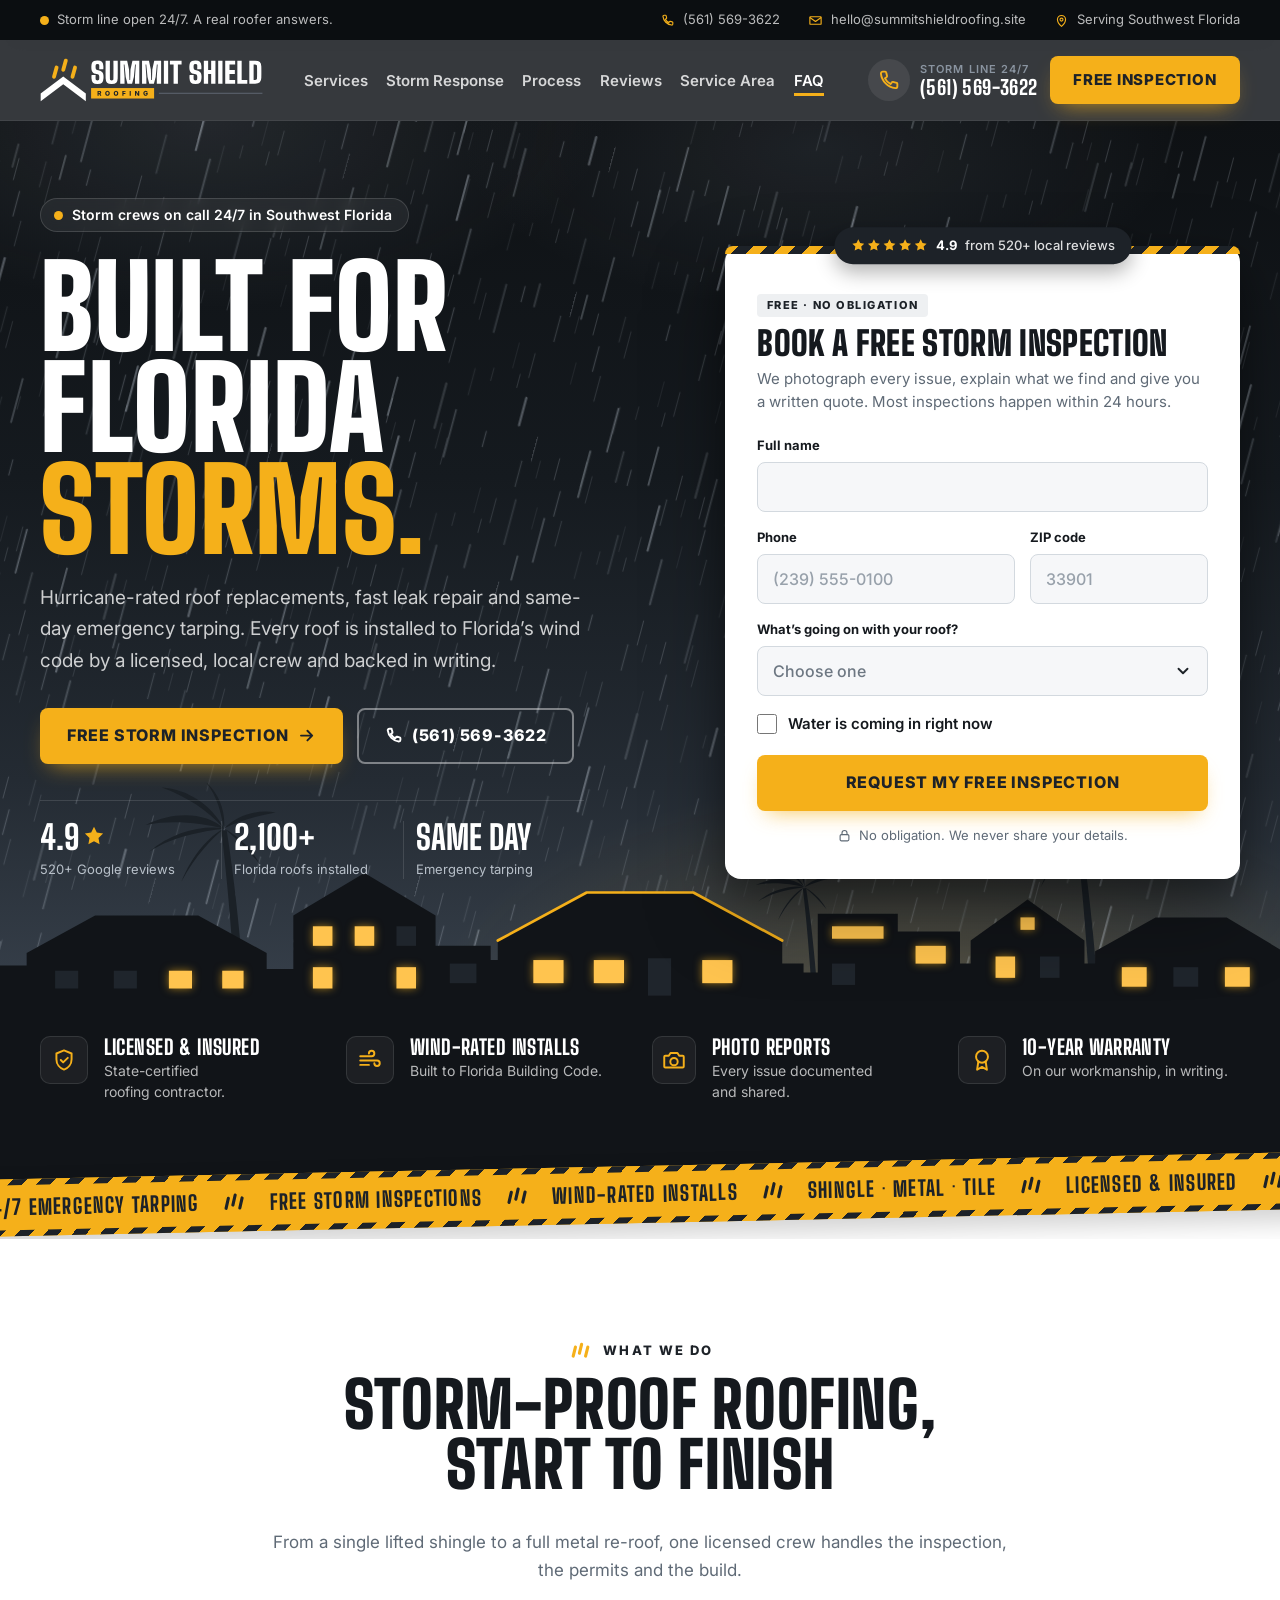
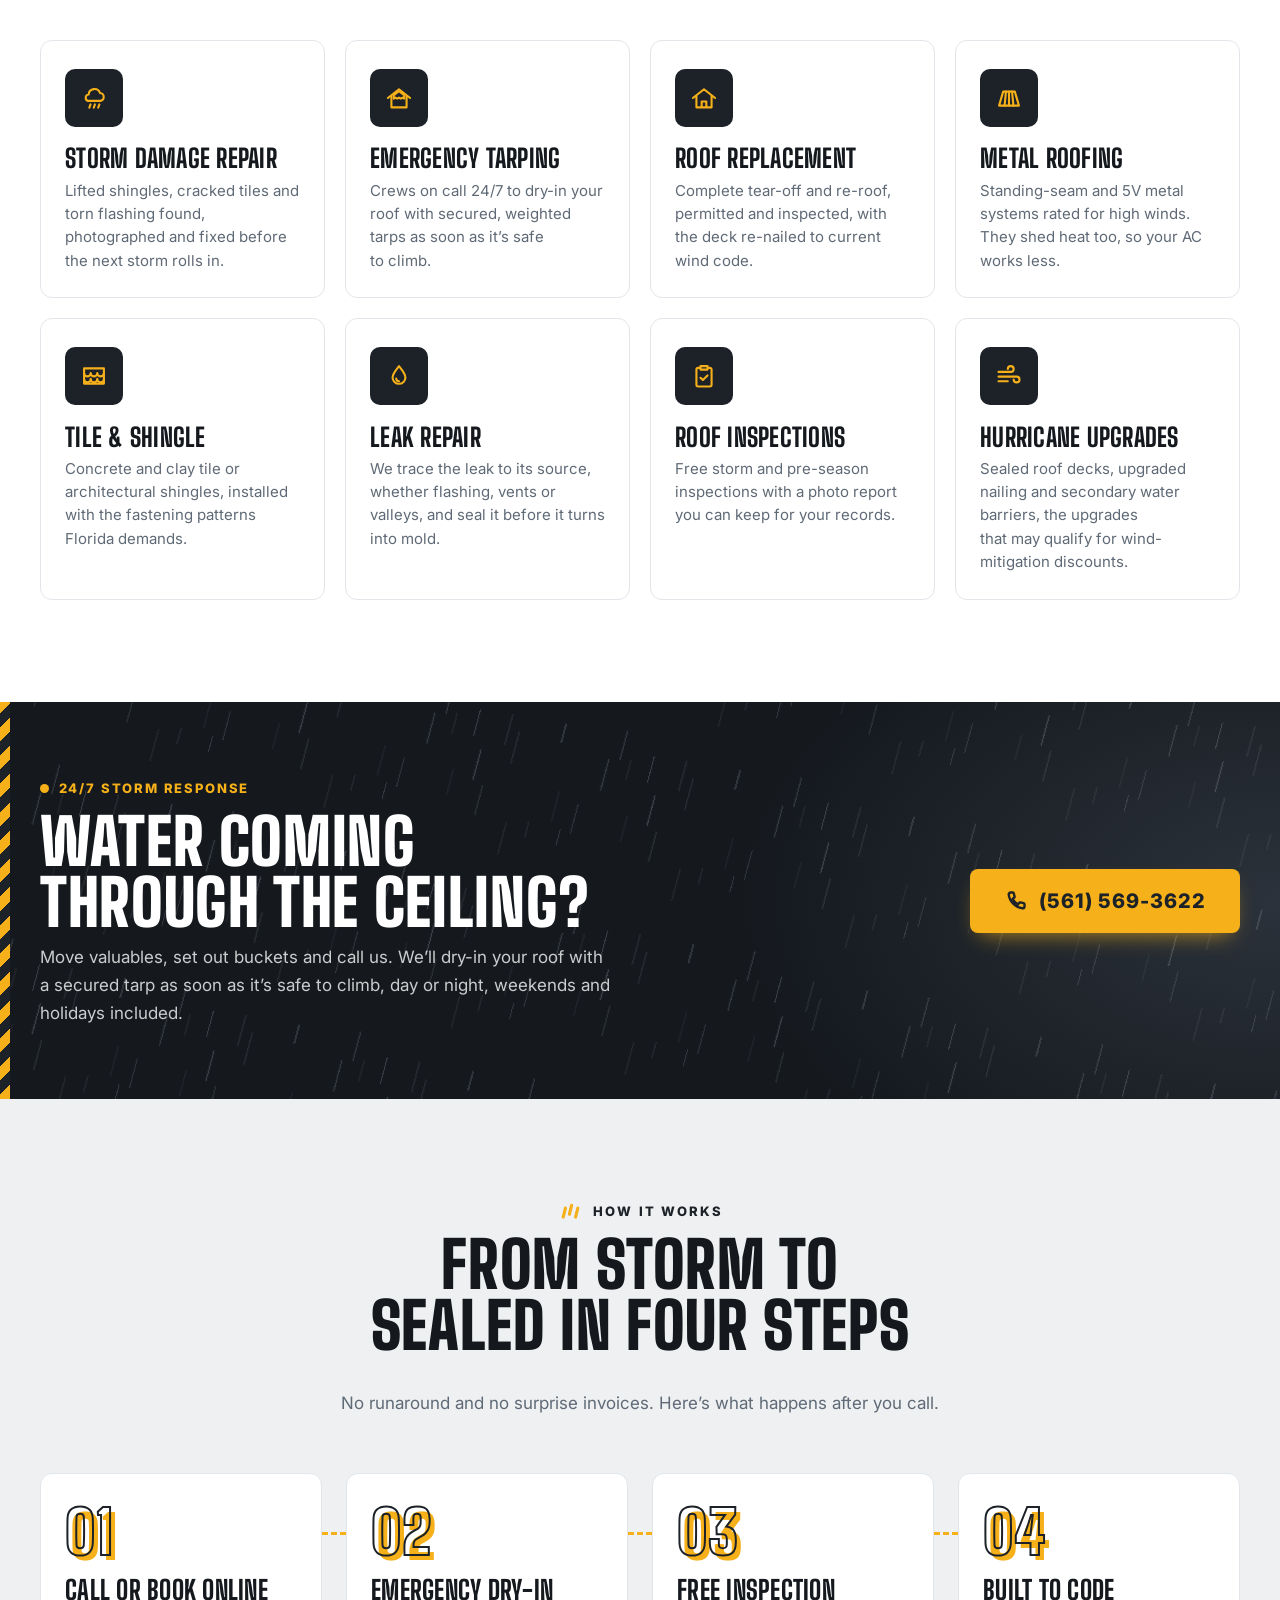
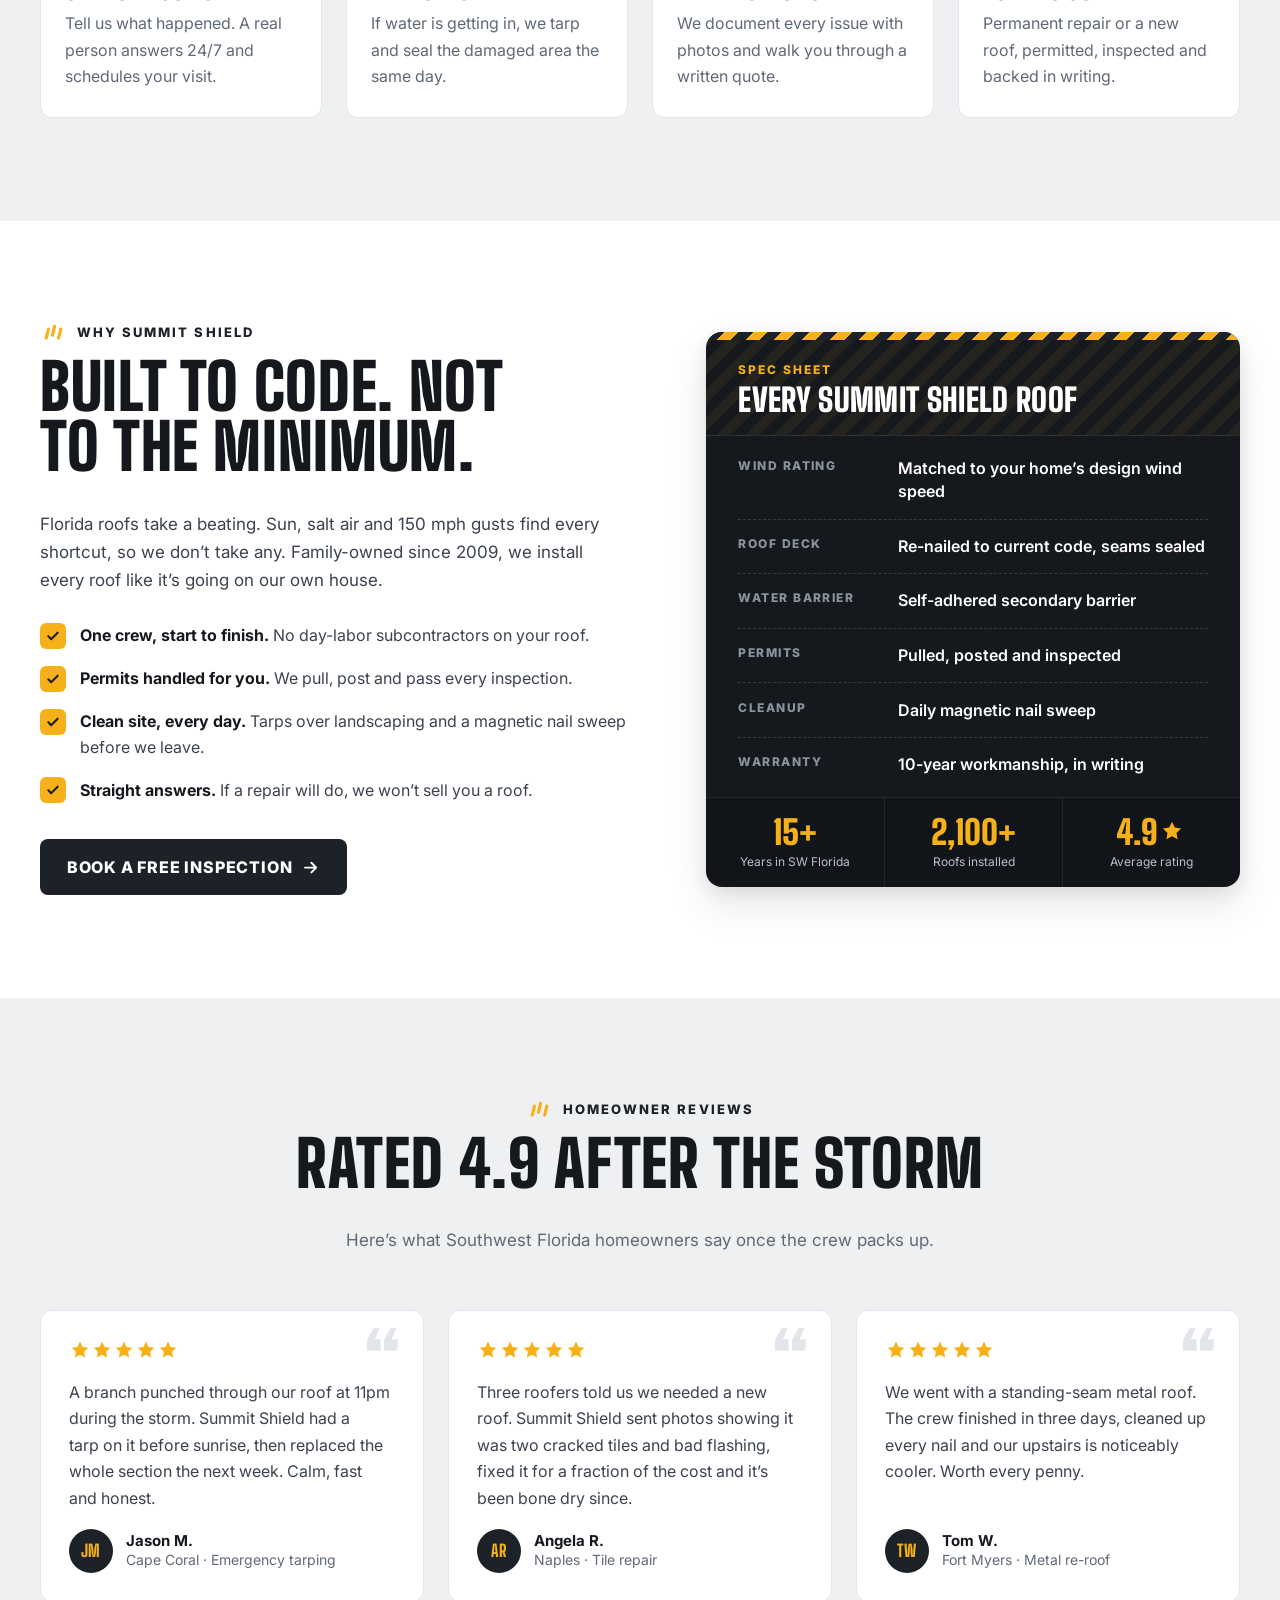
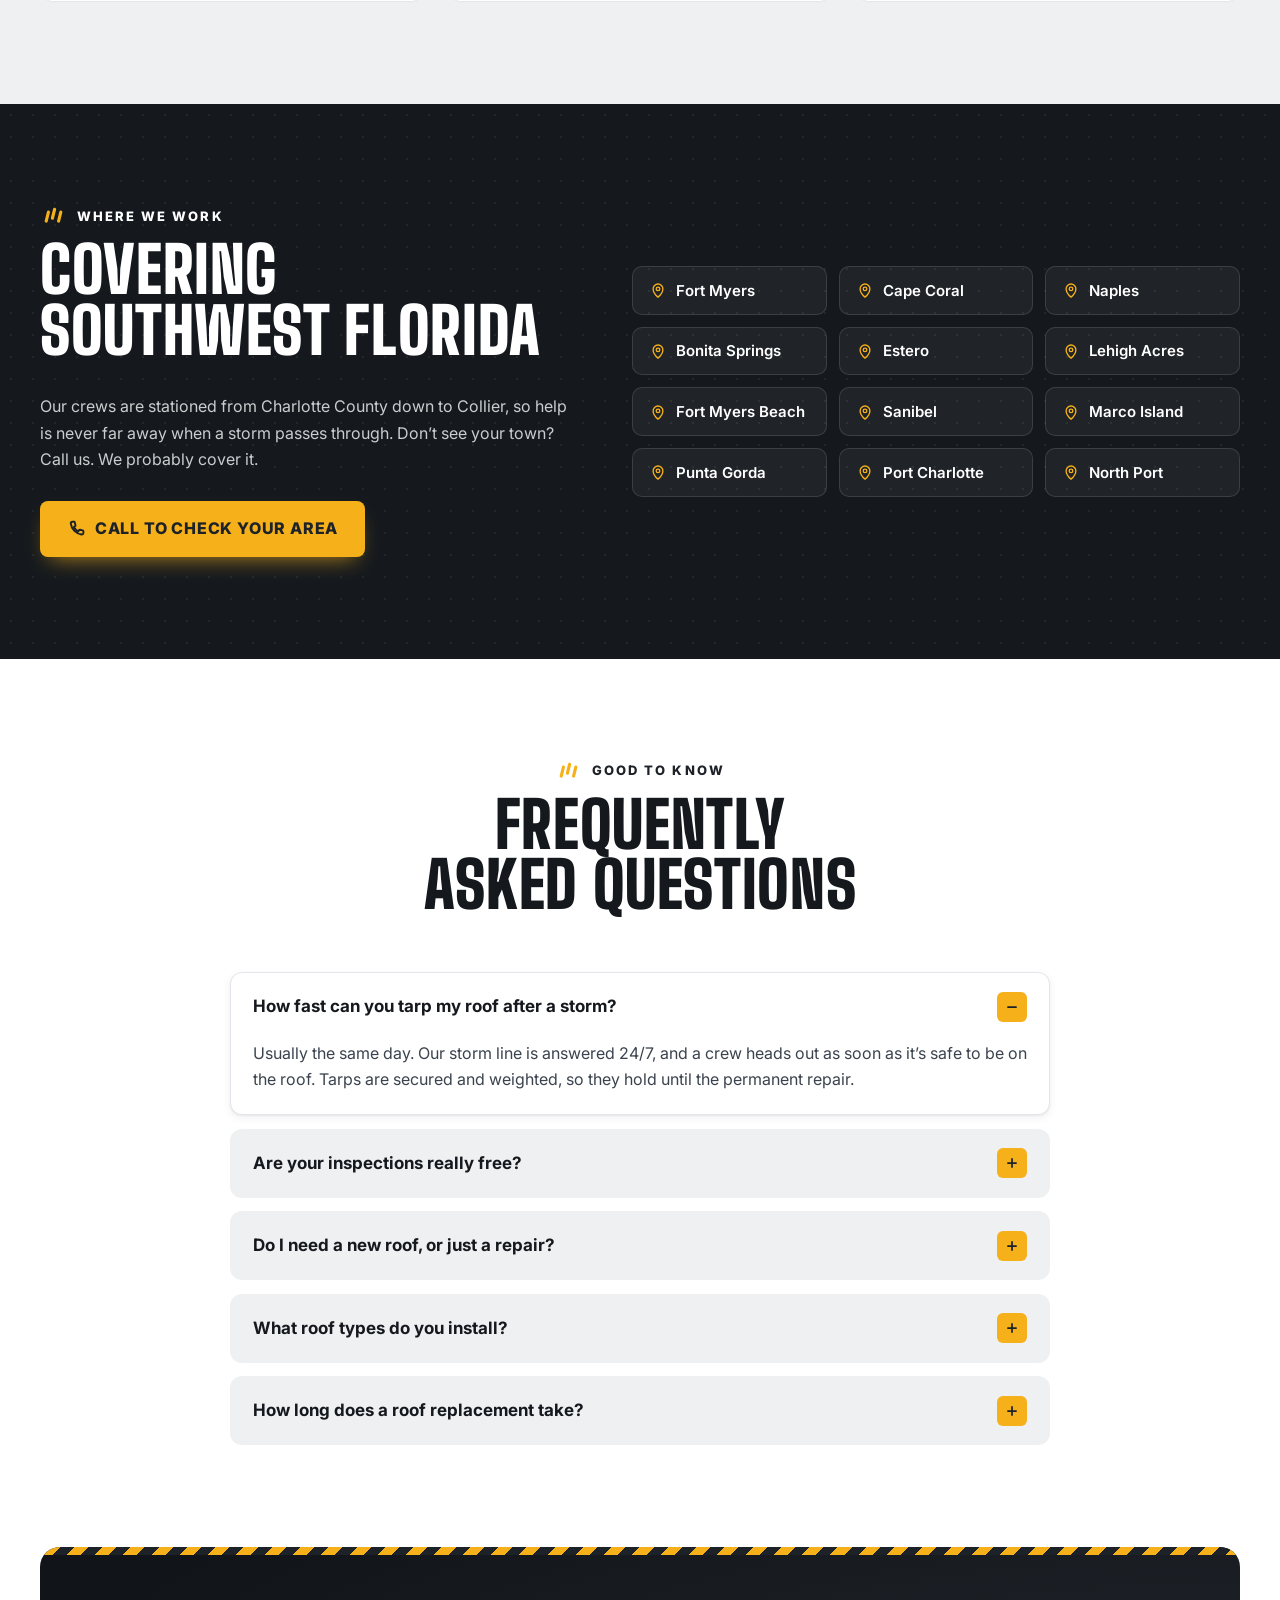
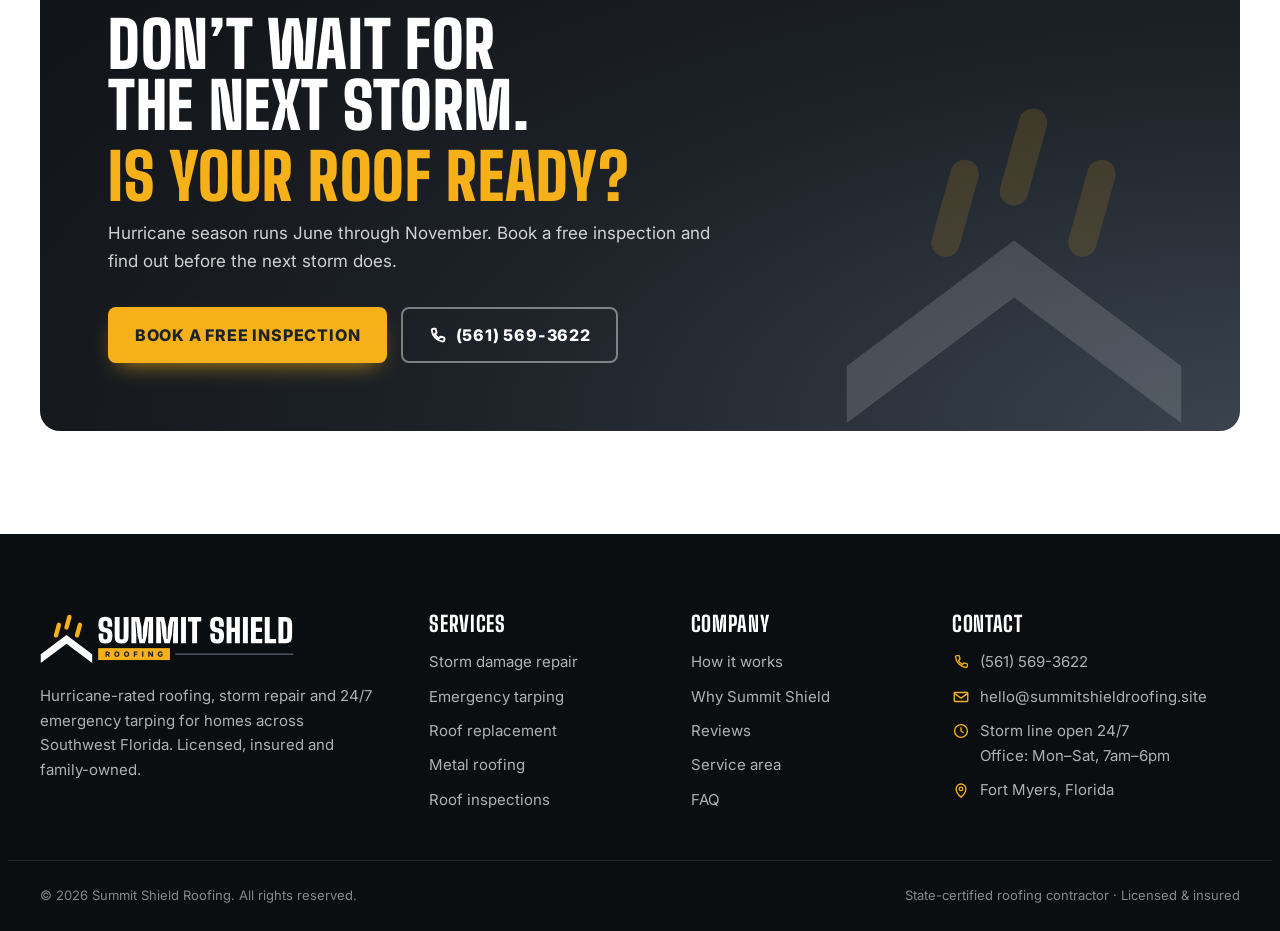
==== commit 11b640bd: "Point the site at summitshieldroofing.site and add Netlify config - Canonical, OG, JSON-LD and the c" ====
--- a/index.html
+++ b/index.html
@@ -5,15 +5,15 @@
   <meta name="viewport" content="width=device-width, initial-scale=1">
   <title>Roofing Contractor in Southwest Florida | Summit Shield Roofing</title>
   <meta name="description" content="Hurricane-rated roof replacements, storm damage repair and 24/7 emergency tarping across Southwest Florida. Licensed, insured and backed by a 10-year workmanship warranty.">
-  <link rel="canonical" href="https://summitshieldroofing.com/">
+  <link rel="canonical" href="https://summitshieldroofing.site/">
   <meta name="theme-color" content="#15191E">
 
   <meta property="og:type" content="website">
   <meta property="og:site_name" content="Summit Shield Roofing">
   <meta property="og:title" content="Summit Shield Roofing | Built for Florida storms">
   <meta property="og:description" content="Storm-rated roofs, fast leak repair and emergency tarping with a crew on call 24/7 across Southwest Florida.">
-  <meta property="og:url" content="https://summitshieldroofing.com/">
-  <meta property="og:image" content="https://summitshieldroofing.com/images/og-image.jpg">
+  <meta property="og:url" content="https://summitshieldroofing.site/">
+  <meta property="og:image" content="https://summitshieldroofing.site/images/og-image.jpg">
   <meta property="og:image:width" content="1200">
   <meta property="og:image:height" content="630">
   <meta name="twitter:card" content="summary_large_image">
@@ -33,11 +33,11 @@
     "@context": "https://schema.org",
     "@type": "RoofingContractor",
     "name": "Summit Shield Roofing",
-    "url": "https://summitshieldroofing.com/",
-    "logo": "https://summitshieldroofing.com/images/logo.svg",
-    "image": "https://summitshieldroofing.com/images/og-image.jpg",
-    "telephone": "+1-239-555-0187",
-    "email": "hello@summitshieldroofing.com",
+    "url": "https://summitshieldroofing.site/",
+    "logo": "https://summitshieldroofing.site/images/logo.svg",
+    "image": "https://summitshieldroofing.site/images/og-image.jpg",
+    "telephone": "+1-561-569-3622",
+    "email": "hello@summitshieldroofing.site",
     "priceRange": "$$",
     "address": { "@type": "PostalAddress", "addressLocality": "Fort Myers", "addressRegion": "FL", "addressCountry": "US" },
     "areaServed": ["Fort Myers", "Cape Coral", "Naples", "Bonita Springs", "Estero", "Lehigh Acres", "Fort Myers Beach", "Sanibel", "Marco Island", "Punta Gorda", "Port Charlotte", "North Port"],
@@ -102,8 +102,8 @@
   <div class="container topbar__inner">
     <p class="topbar__item"><span class="pulse" aria-hidden="true"></span>Storm line open 24/7. A real roofer answers.</p>
     <ul class="topbar__list">
-      <li><svg class="icon"><use href="#i-phone"/></svg><a href="tel:+12395550187">(239) 555-0187</a></li>
-      <li><svg class="icon"><use href="#i-mail"/></svg><a href="mailto:hello@summitshieldroofing.com">hello@summitshieldroofing.com</a></li>
+      <li><svg class="icon"><use href="#i-phone"/></svg><a href="tel:+15615693622">(561) 569-3622</a></li>
+      <li><svg class="icon"><use href="#i-mail"/></svg><a href="mailto:hello@summitshieldroofing.site">hello@summitshieldroofing.site</a></li>
       <li><svg class="icon"><use href="#i-pin"/></svg>Serving Southwest Florida</li>
     </ul>
   </div>
@@ -126,14 +126,14 @@
       </ul>
       <div class="nav__cta">
         <a class="btn btn--primary btn--lg" href="#inspect">Free Storm Inspection</a>
-        <a class="btn btn--ghost btn--lg" href="tel:+12395550187"><svg class="icon"><use href="#i-phone"/></svg>(239) 555-0187</a>
+        <a class="btn btn--ghost btn--lg" href="tel:+15615693622"><svg class="icon"><use href="#i-phone"/></svg>(561) 569-3622</a>
       </div>
     </nav>
 
     <div class="header__actions">
-      <a class="header__phone" href="tel:+12395550187">
+      <a class="header__phone" href="tel:+15615693622">
         <span class="header__phone-icon"><svg class="icon"><use href="#i-phone"/></svg></span>
-        <span><small>Storm line 24/7</small>(239) 555-0187</span>
+        <span><small>Storm line 24/7</small>(561) 569-3622</span>
       </a>
       <a class="btn btn--primary header__cta" href="#inspect">Free Inspection</a>
       <button class="nav-toggle" type="button" aria-expanded="false" aria-controls="site-nav" aria-label="Open menu">
@@ -160,7 +160,7 @@
         <p class="hero__lead">Hurricane-rated roof replacements, fast leak repair and same-day emergency tarping. Every roof is installed to Florida’s wind code by a licensed, local crew and backed in writing.</p>
         <div class="hero__ctas">
           <a class="btn btn--primary btn--lg" href="#inspect">Free Storm Inspection<svg class="icon"><use href="#i-arrow"/></svg></a>
-          <a class="btn btn--ghost btn--lg" href="tel:+12395550187"><svg class="icon"><use href="#i-phone"/></svg>(239) 555-0187</a>
+          <a class="btn btn--ghost btn--lg" href="tel:+15615693622"><svg class="icon"><use href="#i-phone"/></svg>(561) 569-3622</a>
         </div>
         <ul class="hero__proof">
           <li><strong>4.9<svg class="icon icon--star" aria-hidden="true"><use href="#star-shape"/></svg></strong><span>520+ Google reviews</span></li>
@@ -312,7 +312,7 @@
         <h2 id="storm-title">Water coming through the ceiling?</h2>
         <p>Move valuables, set out buckets and call us. We’ll dry-in your roof with a secured tarp as soon as it’s safe to climb, day or night, weekends and holidays included.</p>
       </div>
-      <a class="btn btn--primary btn--xl" href="tel:+12395550187"><svg class="icon"><use href="#i-phone"/></svg>(239) 555-0187</a>
+      <a class="btn btn--primary btn--xl" href="tel:+15615693622"><svg class="icon"><use href="#i-phone"/></svg>(561) 569-3622</a>
     </div>
   </section>
 
@@ -406,7 +406,7 @@
         <p class="eyebrow eyebrow--light">Where we work</p>
         <h2>Covering Southwest Florida</h2>
         <p>Our crews are stationed from Charlotte County down to Collier, so help is never far away when a storm passes through. Don’t see your town? Call us. We probably cover it.</p>
-        <a class="btn btn--primary btn--lg" href="tel:+12395550187"><svg class="icon"><use href="#i-phone"/></svg>Call to check your area</a>
+        <a class="btn btn--primary btn--lg" href="tel:+15615693622"><svg class="icon"><use href="#i-phone"/></svg>Call to check your area</a>
       </div>
       <ul class="areas__list" data-reveal style="--d:1">
         <li><svg class="icon"><use href="#i-pin"/></svg>Fort Myers</li>
@@ -468,7 +468,7 @@
         </div>
         <div class="cta__actions">
           <a class="btn btn--primary btn--lg" href="#inspect">Book a Free Inspection</a>
-          <a class="btn btn--ghost btn--lg" href="tel:+12395550187"><svg class="icon"><use href="#i-phone"/></svg>(239) 555-0187</a>
+          <a class="btn btn--ghost btn--lg" href="tel:+15615693622"><svg class="icon"><use href="#i-phone"/></svg>(561) 569-3622</a>
         </div>
       </div>
     </div>
@@ -504,8 +504,8 @@
     <div>
       <h3>Contact</h3>
       <ul class="footer__contact">
-        <li><svg class="icon"><use href="#i-phone"/></svg><a href="tel:+12395550187">(239) 555-0187</a></li>
-        <li><svg class="icon"><use href="#i-mail"/></svg><a href="mailto:hello@summitshieldroofing.com">hello@summitshieldroofing.com</a></li>
+        <li><svg class="icon"><use href="#i-phone"/></svg><a href="tel:+15615693622">(561) 569-3622</a></li>
+        <li><svg class="icon"><use href="#i-mail"/></svg><a href="mailto:hello@summitshieldroofing.site">hello@summitshieldroofing.site</a></li>
         <li><svg class="icon"><use href="#i-clock"/></svg><span>Storm line open 24/7<br>Office: Mon–Sat, 7am–6pm</span></li>
         <li><svg class="icon"><use href="#i-pin"/></svg><span>Fort Myers, Florida</span></li>
       </ul>
@@ -518,7 +518,7 @@
 </footer>
 
 <div class="mobile-bar">
-  <a class="btn btn--light" href="tel:+12395550187"><svg class="icon"><use href="#i-phone"/></svg>Call 24/7</a>
+  <a class="btn btn--light" href="tel:+15615693622"><svg class="icon"><use href="#i-phone"/></svg>Call 24/7</a>
   <a class="btn btn--primary" href="#inspect">Free inspection</a>
 </div>
 
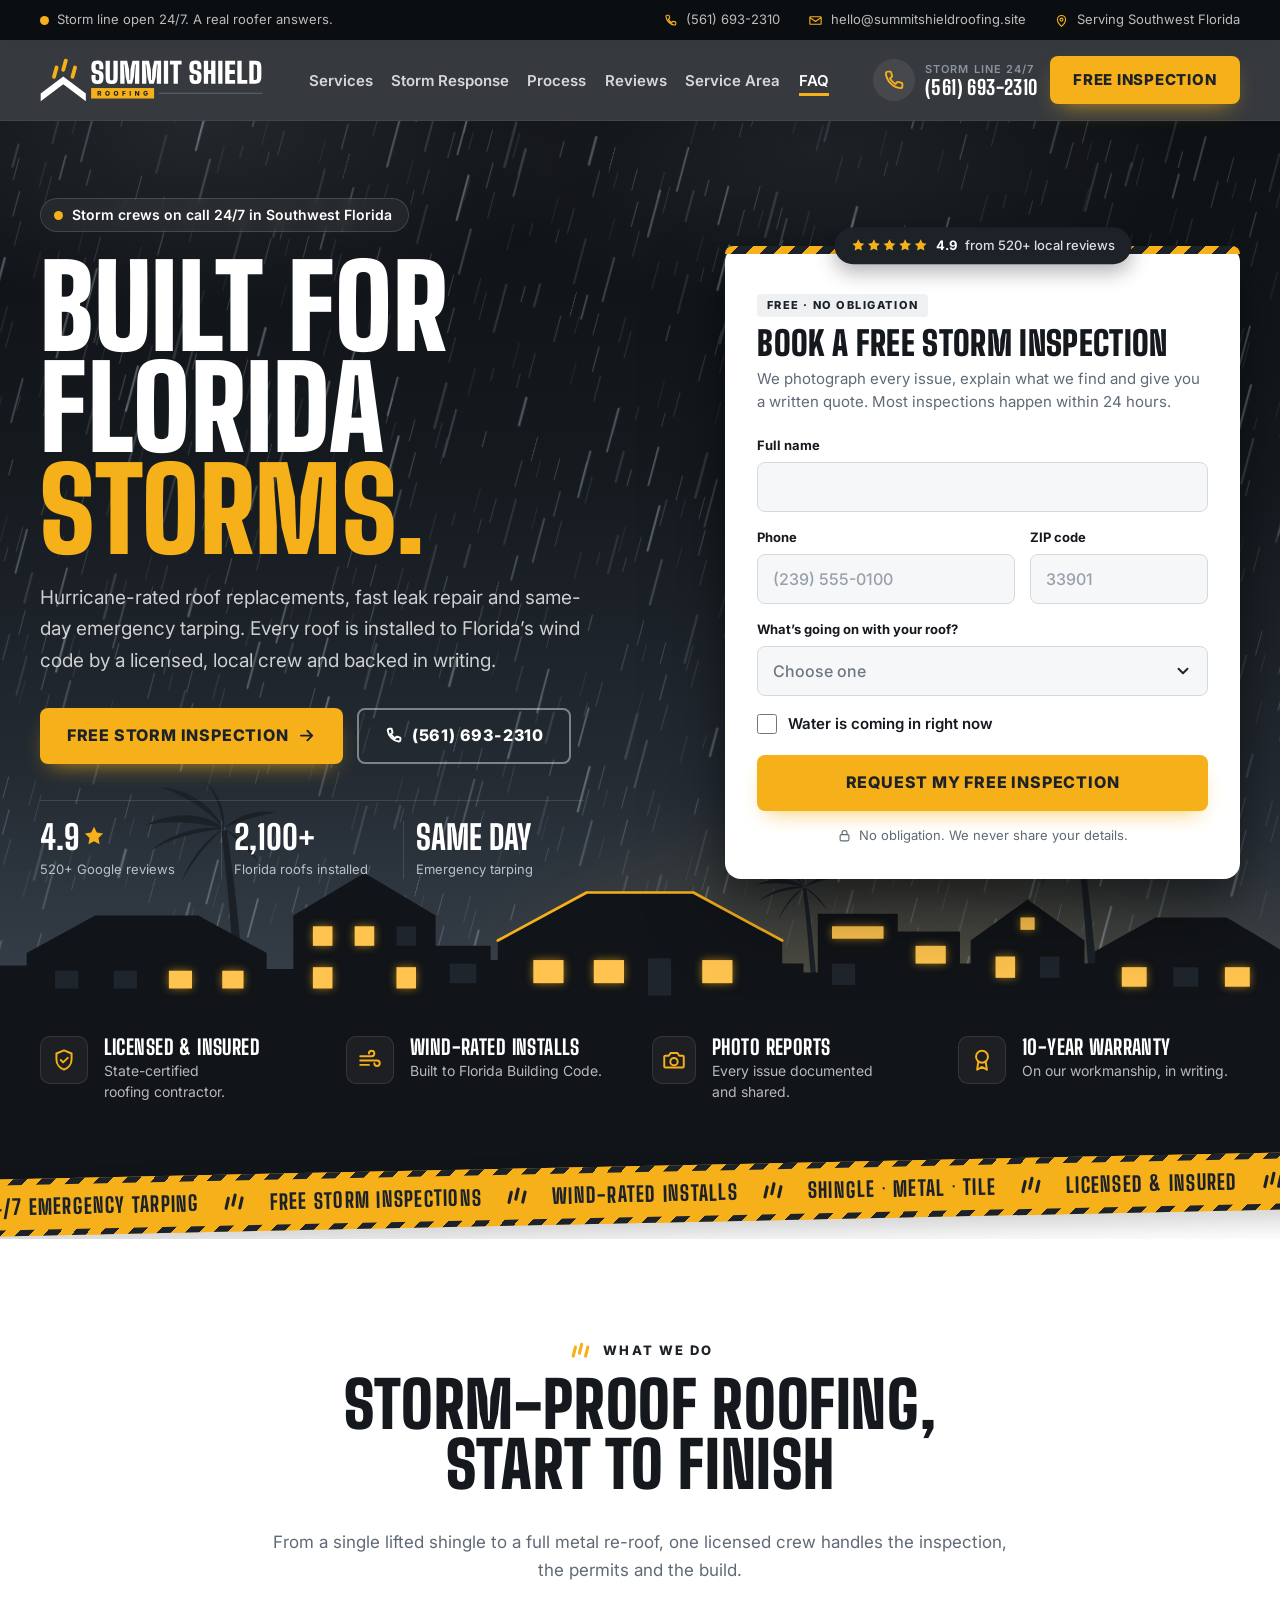
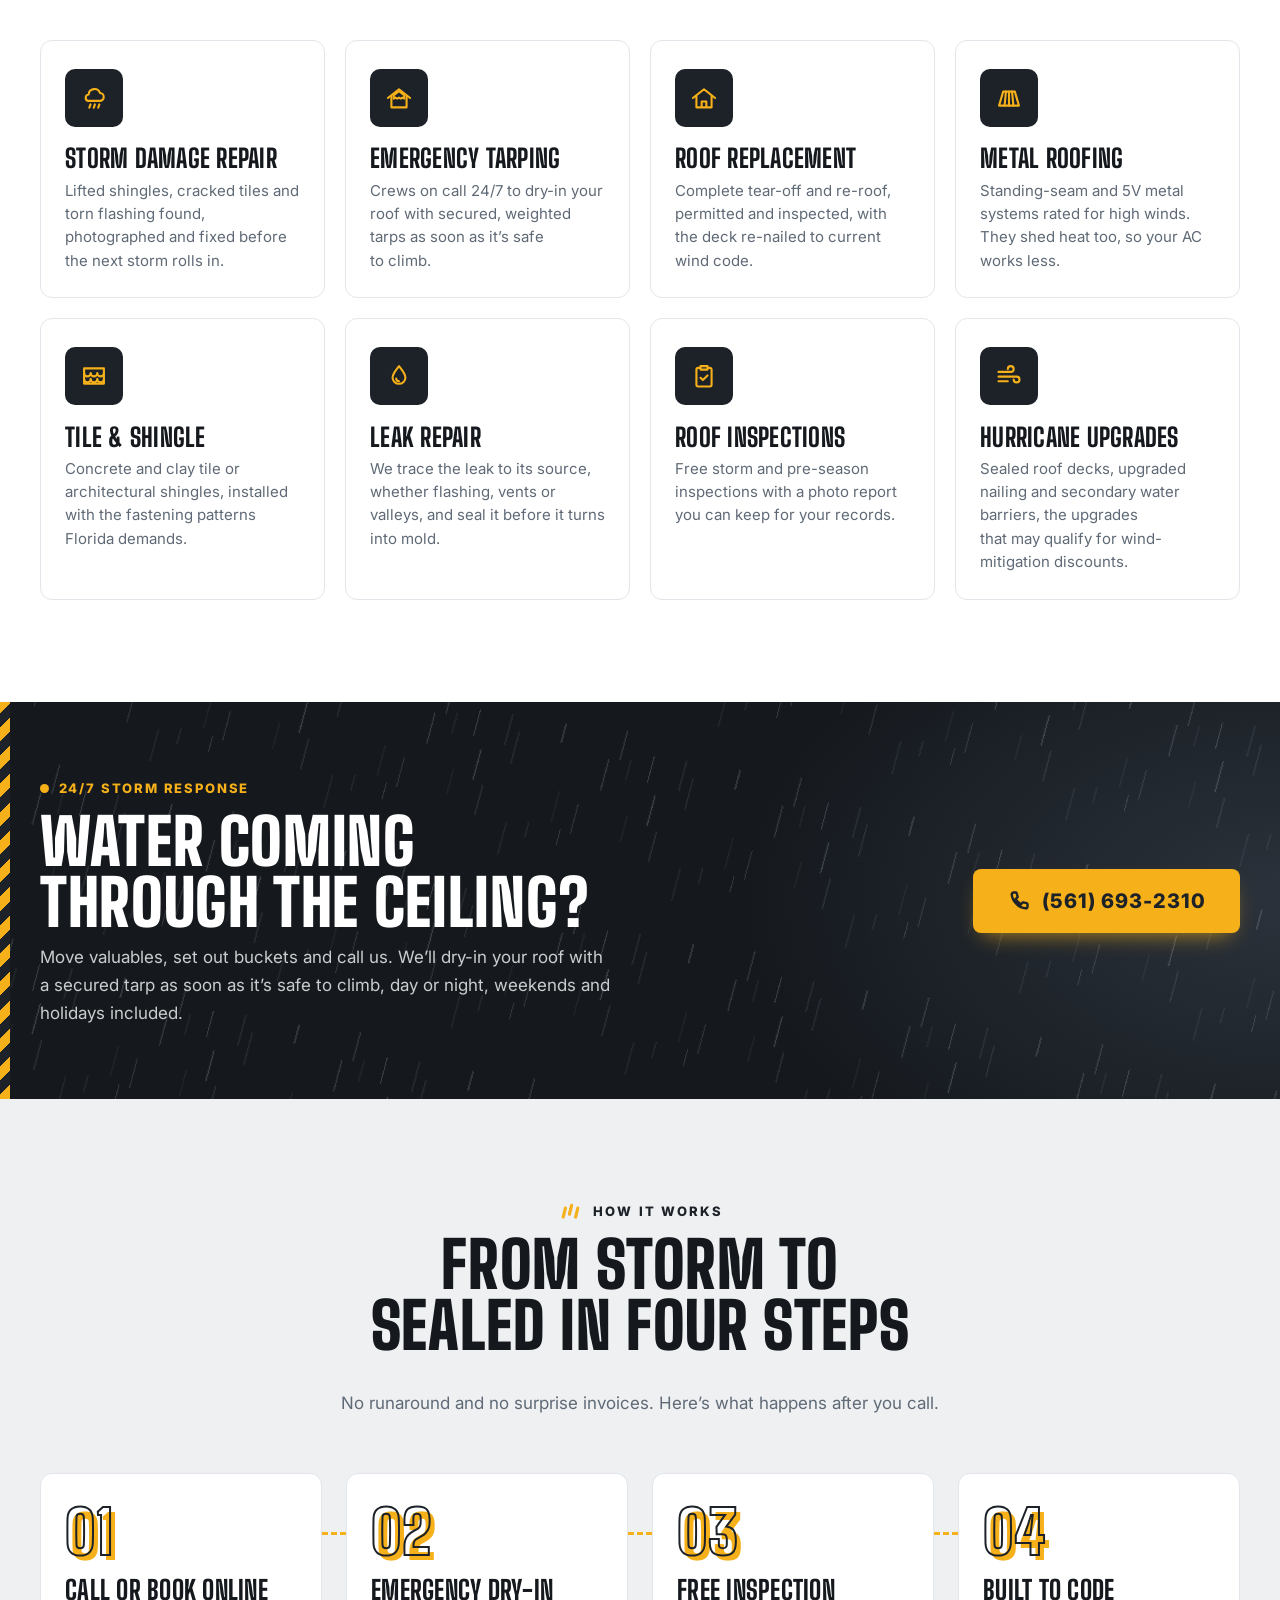
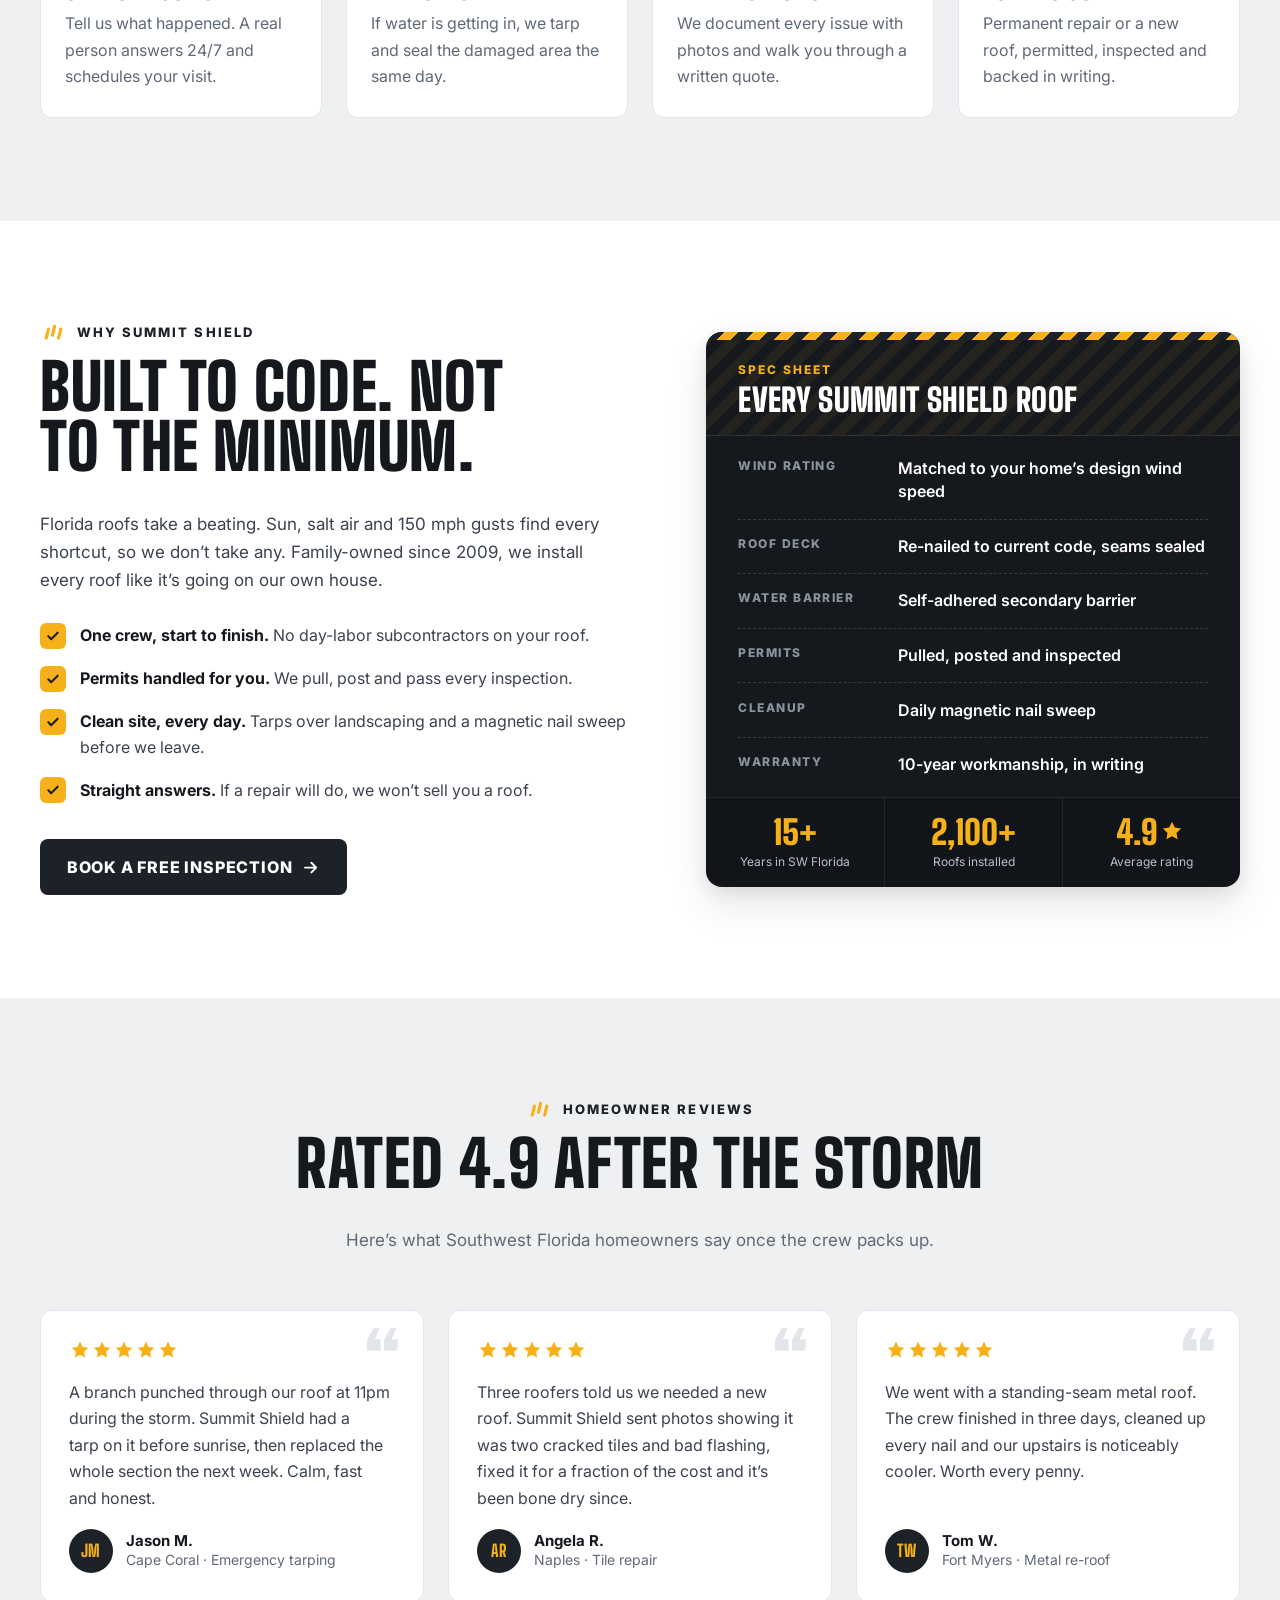
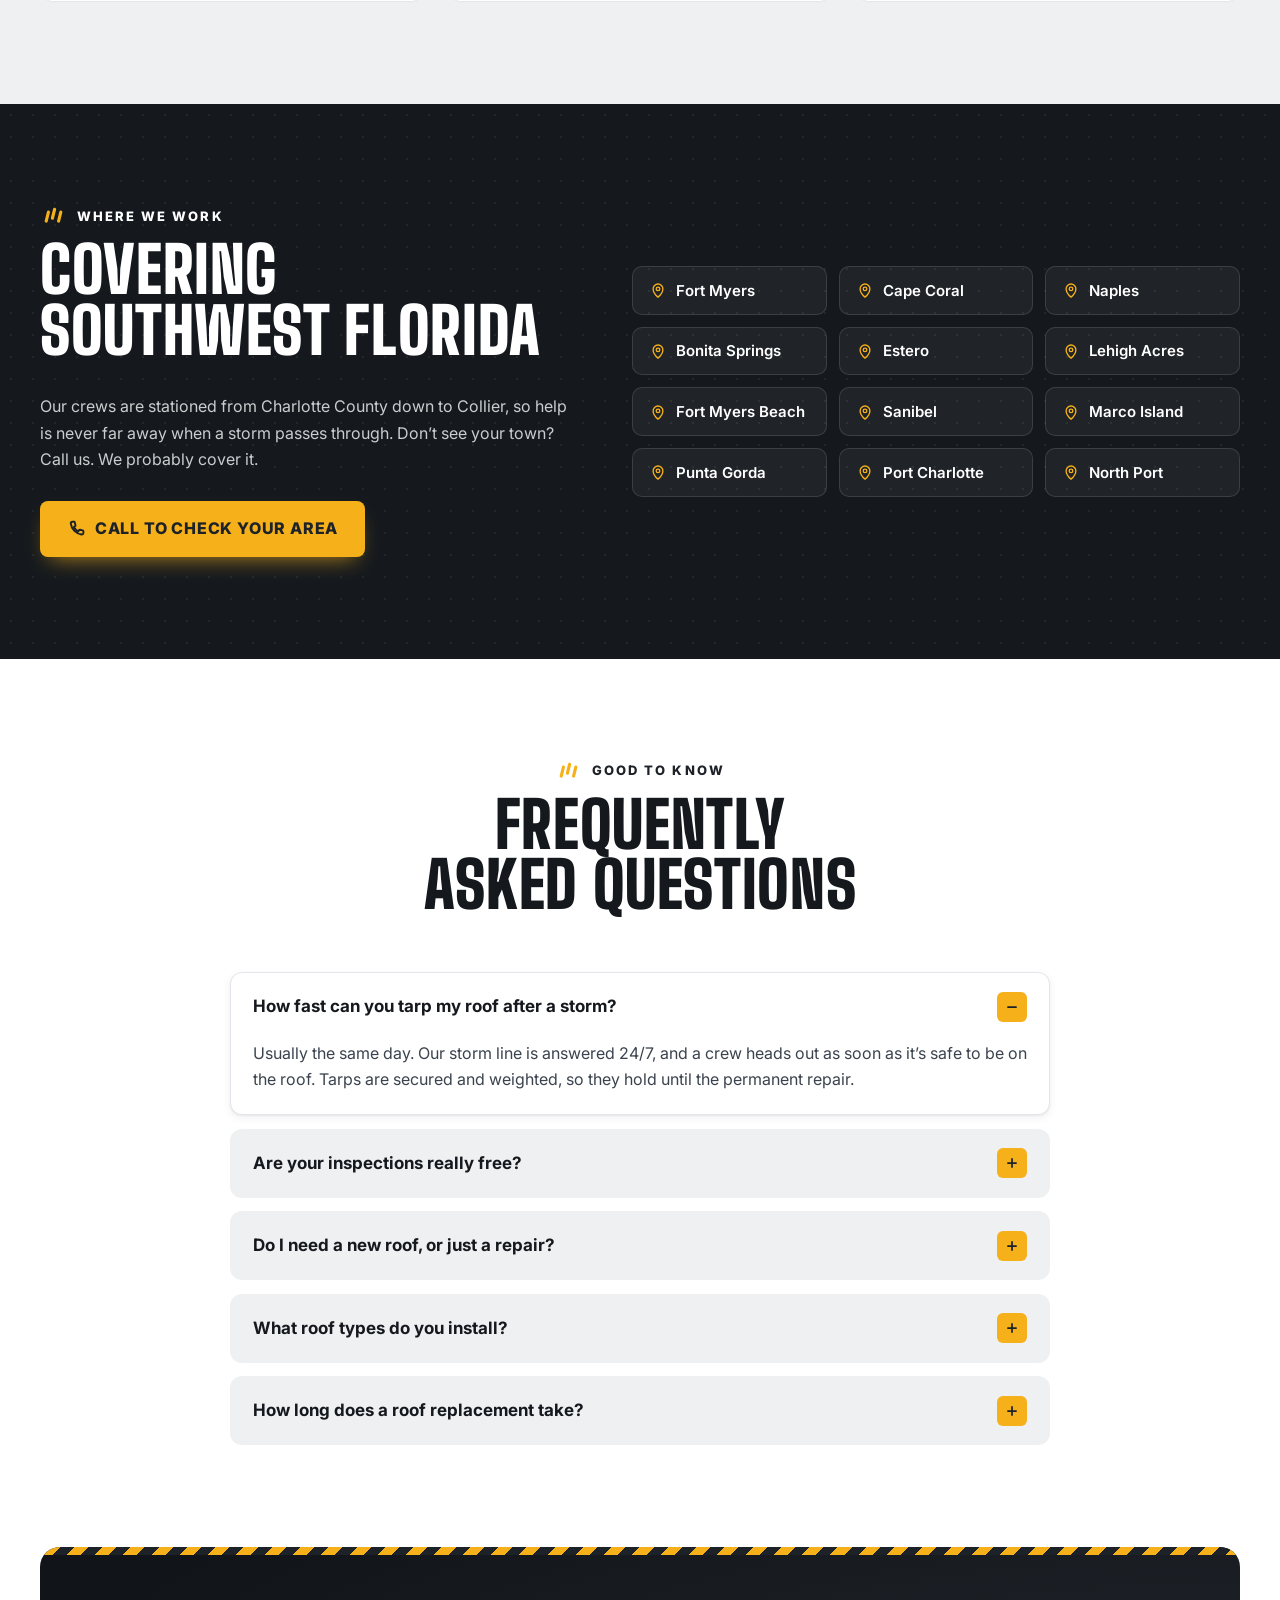
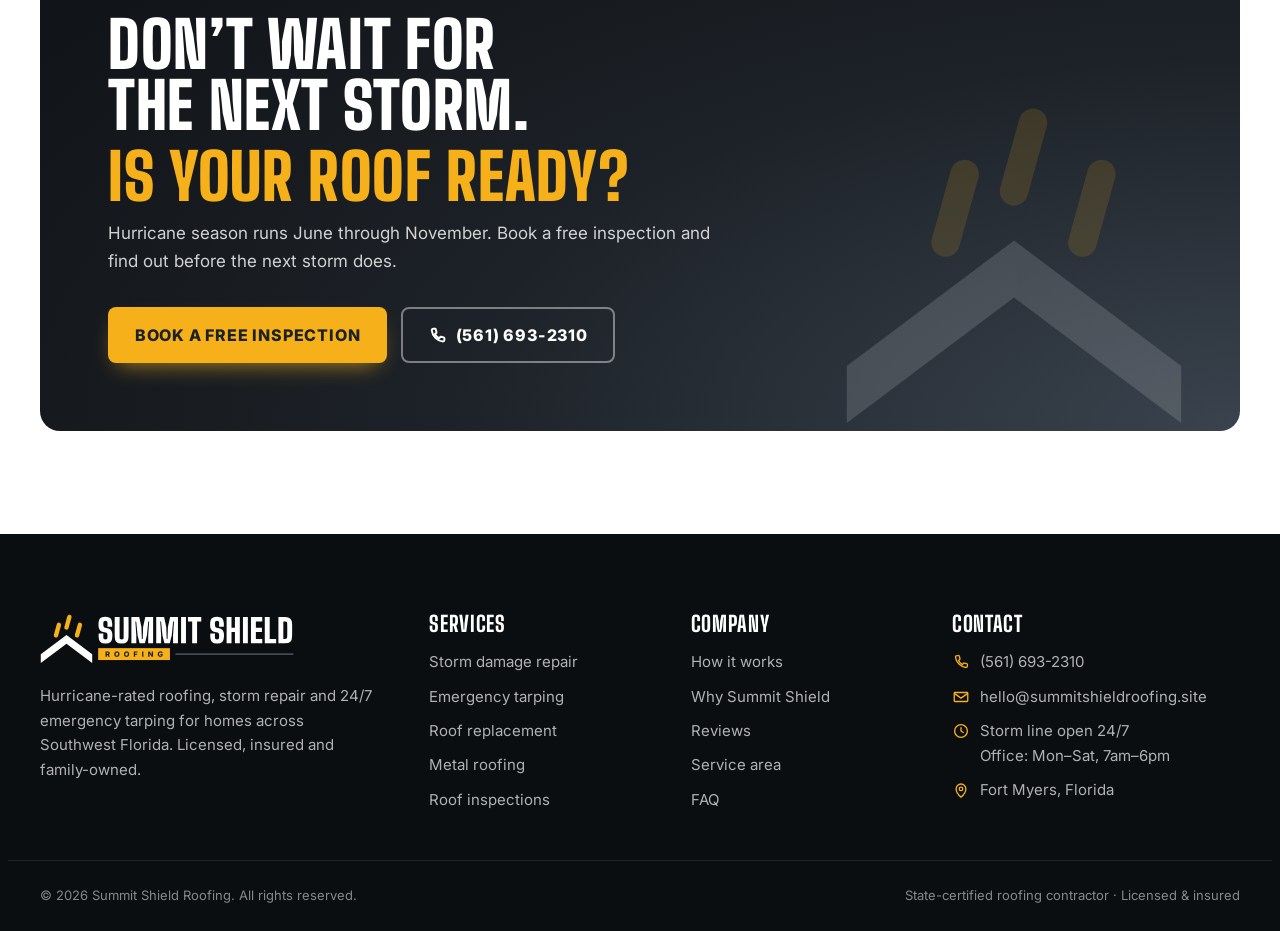
==== commit b18003f9: "Update the phone number to (561) 693-2310 Replaces (561) 569-3622 in the top bar, header, hero, stor" ====
--- a/index.html
+++ b/index.html
@@ -36,7 +36,7 @@
     "url": "https://summitshieldroofing.site/",
     "logo": "https://summitshieldroofing.site/images/logo.svg",
     "image": "https://summitshieldroofing.site/images/og-image.jpg",
-    "telephone": "+1-561-569-3622",
+    "telephone": "+1-561-693-2310",
     "email": "hello@summitshieldroofing.site",
     "priceRange": "$$",
     "address": { "@type": "PostalAddress", "addressLocality": "Fort Myers", "addressRegion": "FL", "addressCountry": "US" },
@@ -102,7 +102,7 @@
   <div class="container topbar__inner">
     <p class="topbar__item"><span class="pulse" aria-hidden="true"></span>Storm line open 24/7. A real roofer answers.</p>
     <ul class="topbar__list">
-      <li><svg class="icon"><use href="#i-phone"/></svg><a href="tel:+15615693622">(561) 569-3622</a></li>
+      <li><svg class="icon"><use href="#i-phone"/></svg><a href="tel:+15616932310">(561) 693-2310</a></li>
       <li><svg class="icon"><use href="#i-mail"/></svg><a href="mailto:hello@summitshieldroofing.site">hello@summitshieldroofing.site</a></li>
       <li><svg class="icon"><use href="#i-pin"/></svg>Serving Southwest Florida</li>
     </ul>
@@ -126,14 +126,14 @@
       </ul>
       <div class="nav__cta">
         <a class="btn btn--primary btn--lg" href="#inspect">Free Storm Inspection</a>
-        <a class="btn btn--ghost btn--lg" href="tel:+15615693622"><svg class="icon"><use href="#i-phone"/></svg>(561) 569-3622</a>
+        <a class="btn btn--ghost btn--lg" href="tel:+15616932310"><svg class="icon"><use href="#i-phone"/></svg>(561) 693-2310</a>
       </div>
     </nav>
 
     <div class="header__actions">
-      <a class="header__phone" href="tel:+15615693622">
+      <a class="header__phone" href="tel:+15616932310">
         <span class="header__phone-icon"><svg class="icon"><use href="#i-phone"/></svg></span>
-        <span><small>Storm line 24/7</small>(561) 569-3622</span>
+        <span><small>Storm line 24/7</small>(561) 693-2310</span>
       </a>
       <a class="btn btn--primary header__cta" href="#inspect">Free Inspection</a>
       <button class="nav-toggle" type="button" aria-expanded="false" aria-controls="site-nav" aria-label="Open menu">
@@ -160,7 +160,7 @@
         <p class="hero__lead">Hurricane-rated roof replacements, fast leak repair and same-day emergency tarping. Every roof is installed to Florida’s wind code by a licensed, local crew and backed in writing.</p>
         <div class="hero__ctas">
           <a class="btn btn--primary btn--lg" href="#inspect">Free Storm Inspection<svg class="icon"><use href="#i-arrow"/></svg></a>
-          <a class="btn btn--ghost btn--lg" href="tel:+15615693622"><svg class="icon"><use href="#i-phone"/></svg>(561) 569-3622</a>
+          <a class="btn btn--ghost btn--lg" href="tel:+15616932310"><svg class="icon"><use href="#i-phone"/></svg>(561) 693-2310</a>
         </div>
         <ul class="hero__proof">
           <li><strong>4.9<svg class="icon icon--star" aria-hidden="true"><use href="#star-shape"/></svg></strong><span>520+ Google reviews</span></li>
@@ -312,7 +312,7 @@
         <h2 id="storm-title">Water coming through the ceiling?</h2>
         <p>Move valuables, set out buckets and call us. We’ll dry-in your roof with a secured tarp as soon as it’s safe to climb, day or night, weekends and holidays included.</p>
       </div>
-      <a class="btn btn--primary btn--xl" href="tel:+15615693622"><svg class="icon"><use href="#i-phone"/></svg>(561) 569-3622</a>
+      <a class="btn btn--primary btn--xl" href="tel:+15616932310"><svg class="icon"><use href="#i-phone"/></svg>(561) 693-2310</a>
     </div>
   </section>
 
@@ -406,7 +406,7 @@
         <p class="eyebrow eyebrow--light">Where we work</p>
         <h2>Covering Southwest Florida</h2>
         <p>Our crews are stationed from Charlotte County down to Collier, so help is never far away when a storm passes through. Don’t see your town? Call us. We probably cover it.</p>
-        <a class="btn btn--primary btn--lg" href="tel:+15615693622"><svg class="icon"><use href="#i-phone"/></svg>Call to check your area</a>
+        <a class="btn btn--primary btn--lg" href="tel:+15616932310"><svg class="icon"><use href="#i-phone"/></svg>Call to check your area</a>
       </div>
       <ul class="areas__list" data-reveal style="--d:1">
         <li><svg class="icon"><use href="#i-pin"/></svg>Fort Myers</li>
@@ -468,7 +468,7 @@
         </div>
         <div class="cta__actions">
           <a class="btn btn--primary btn--lg" href="#inspect">Book a Free Inspection</a>
-          <a class="btn btn--ghost btn--lg" href="tel:+15615693622"><svg class="icon"><use href="#i-phone"/></svg>(561) 569-3622</a>
+          <a class="btn btn--ghost btn--lg" href="tel:+15616932310"><svg class="icon"><use href="#i-phone"/></svg>(561) 693-2310</a>
         </div>
       </div>
     </div>
@@ -504,7 +504,7 @@
     <div>
       <h3>Contact</h3>
       <ul class="footer__contact">
-        <li><svg class="icon"><use href="#i-phone"/></svg><a href="tel:+15615693622">(561) 569-3622</a></li>
+        <li><svg class="icon"><use href="#i-phone"/></svg><a href="tel:+15616932310">(561) 693-2310</a></li>
         <li><svg class="icon"><use href="#i-mail"/></svg><a href="mailto:hello@summitshieldroofing.site">hello@summitshieldroofing.site</a></li>
         <li><svg class="icon"><use href="#i-clock"/></svg><span>Storm line open 24/7<br>Office: Mon–Sat, 7am–6pm</span></li>
         <li><svg class="icon"><use href="#i-pin"/></svg><span>Fort Myers, Florida</span></li>
@@ -518,7 +518,7 @@
 </footer>
 
 <div class="mobile-bar">
-  <a class="btn btn--light" href="tel:+15615693622"><svg class="icon"><use href="#i-phone"/></svg>Call 24/7</a>
+  <a class="btn btn--light" href="tel:+15616932310"><svg class="icon"><use href="#i-phone"/></svg>Call 24/7</a>
   <a class="btn btn--primary" href="#inspect">Free inspection</a>
 </div>
 
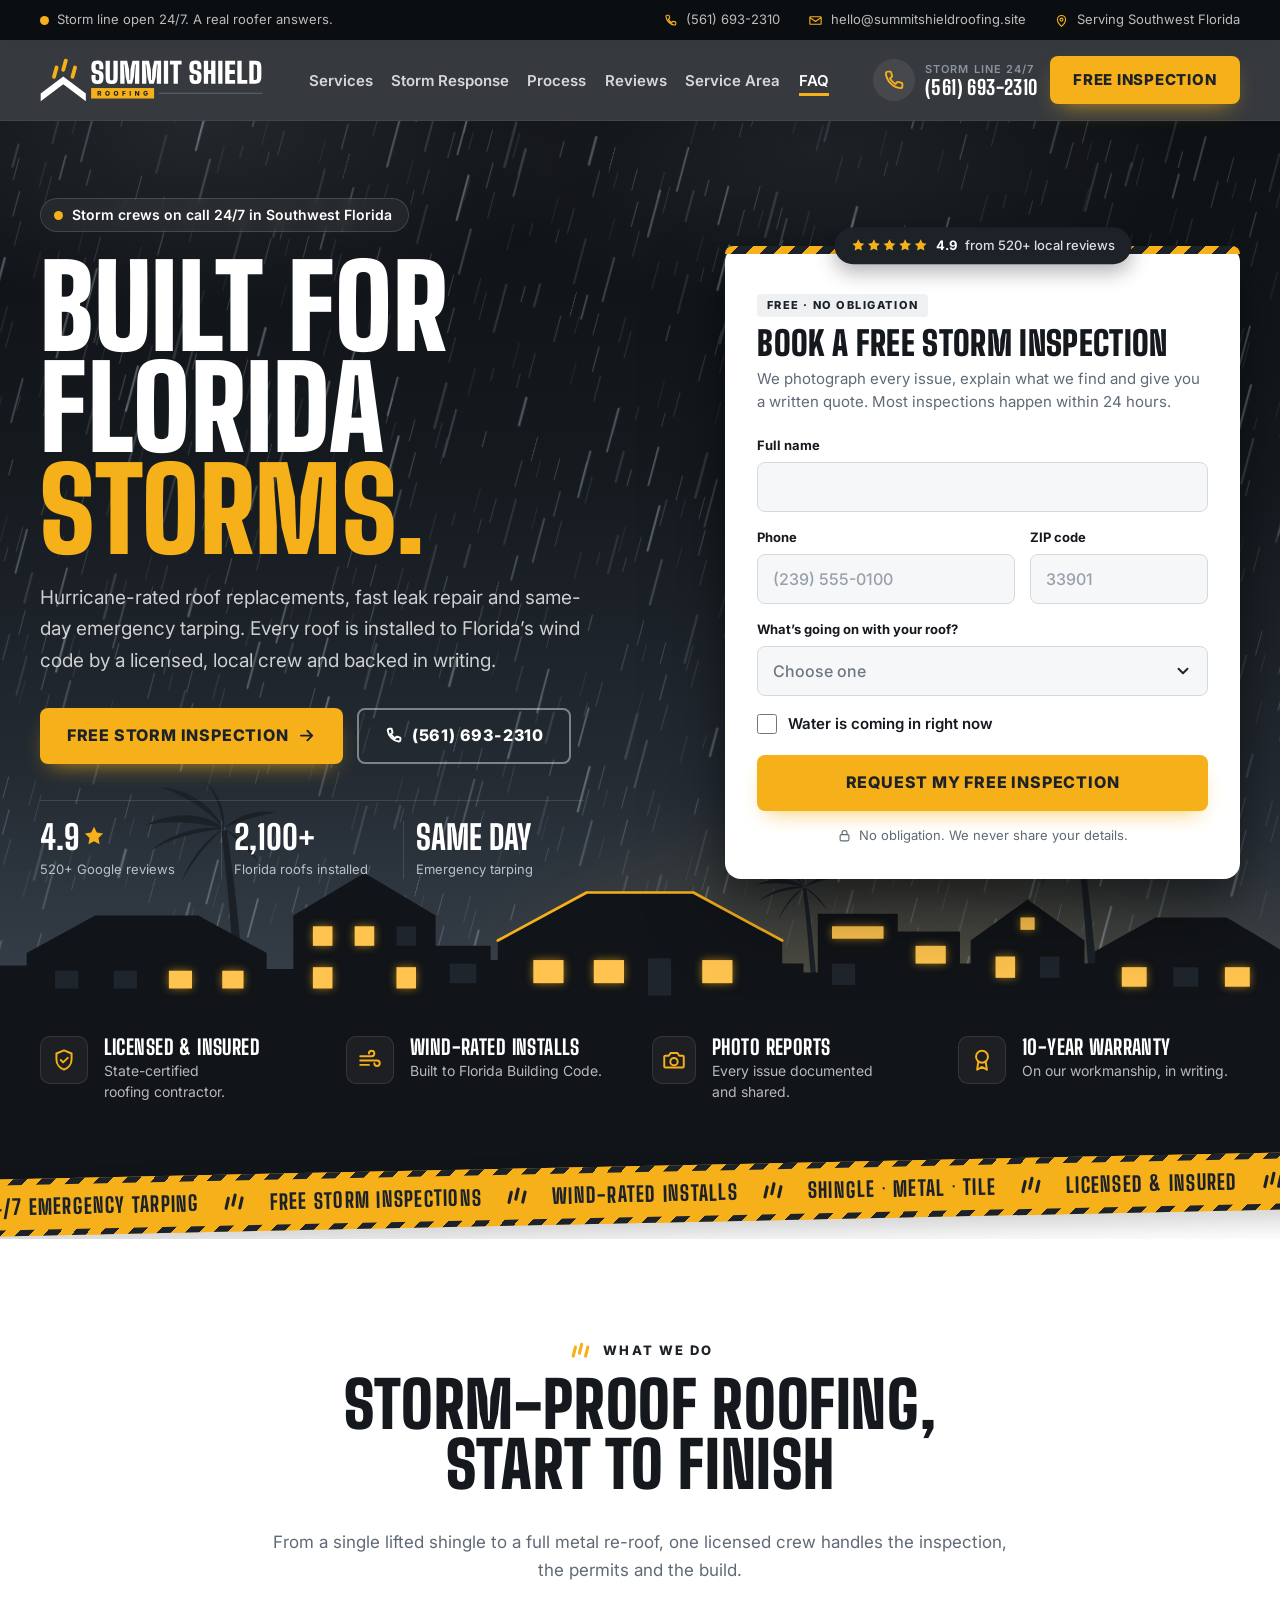
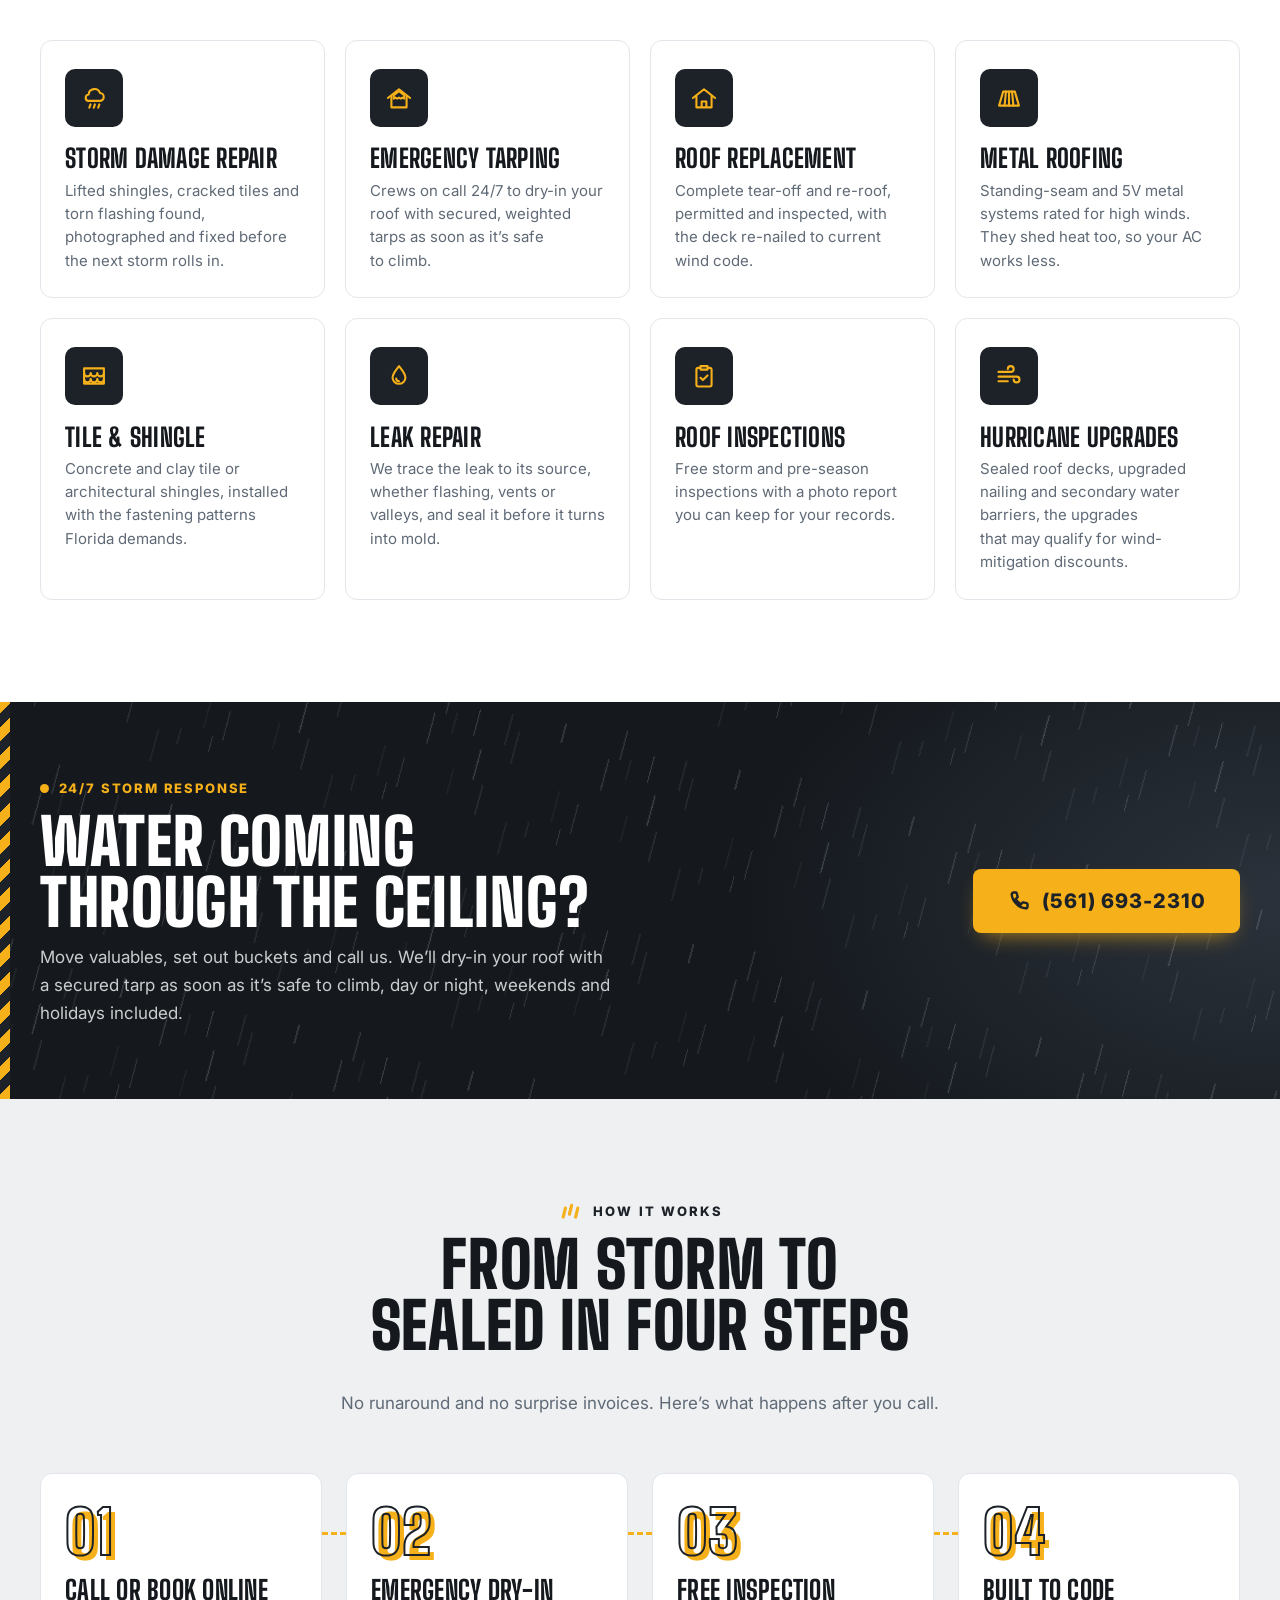
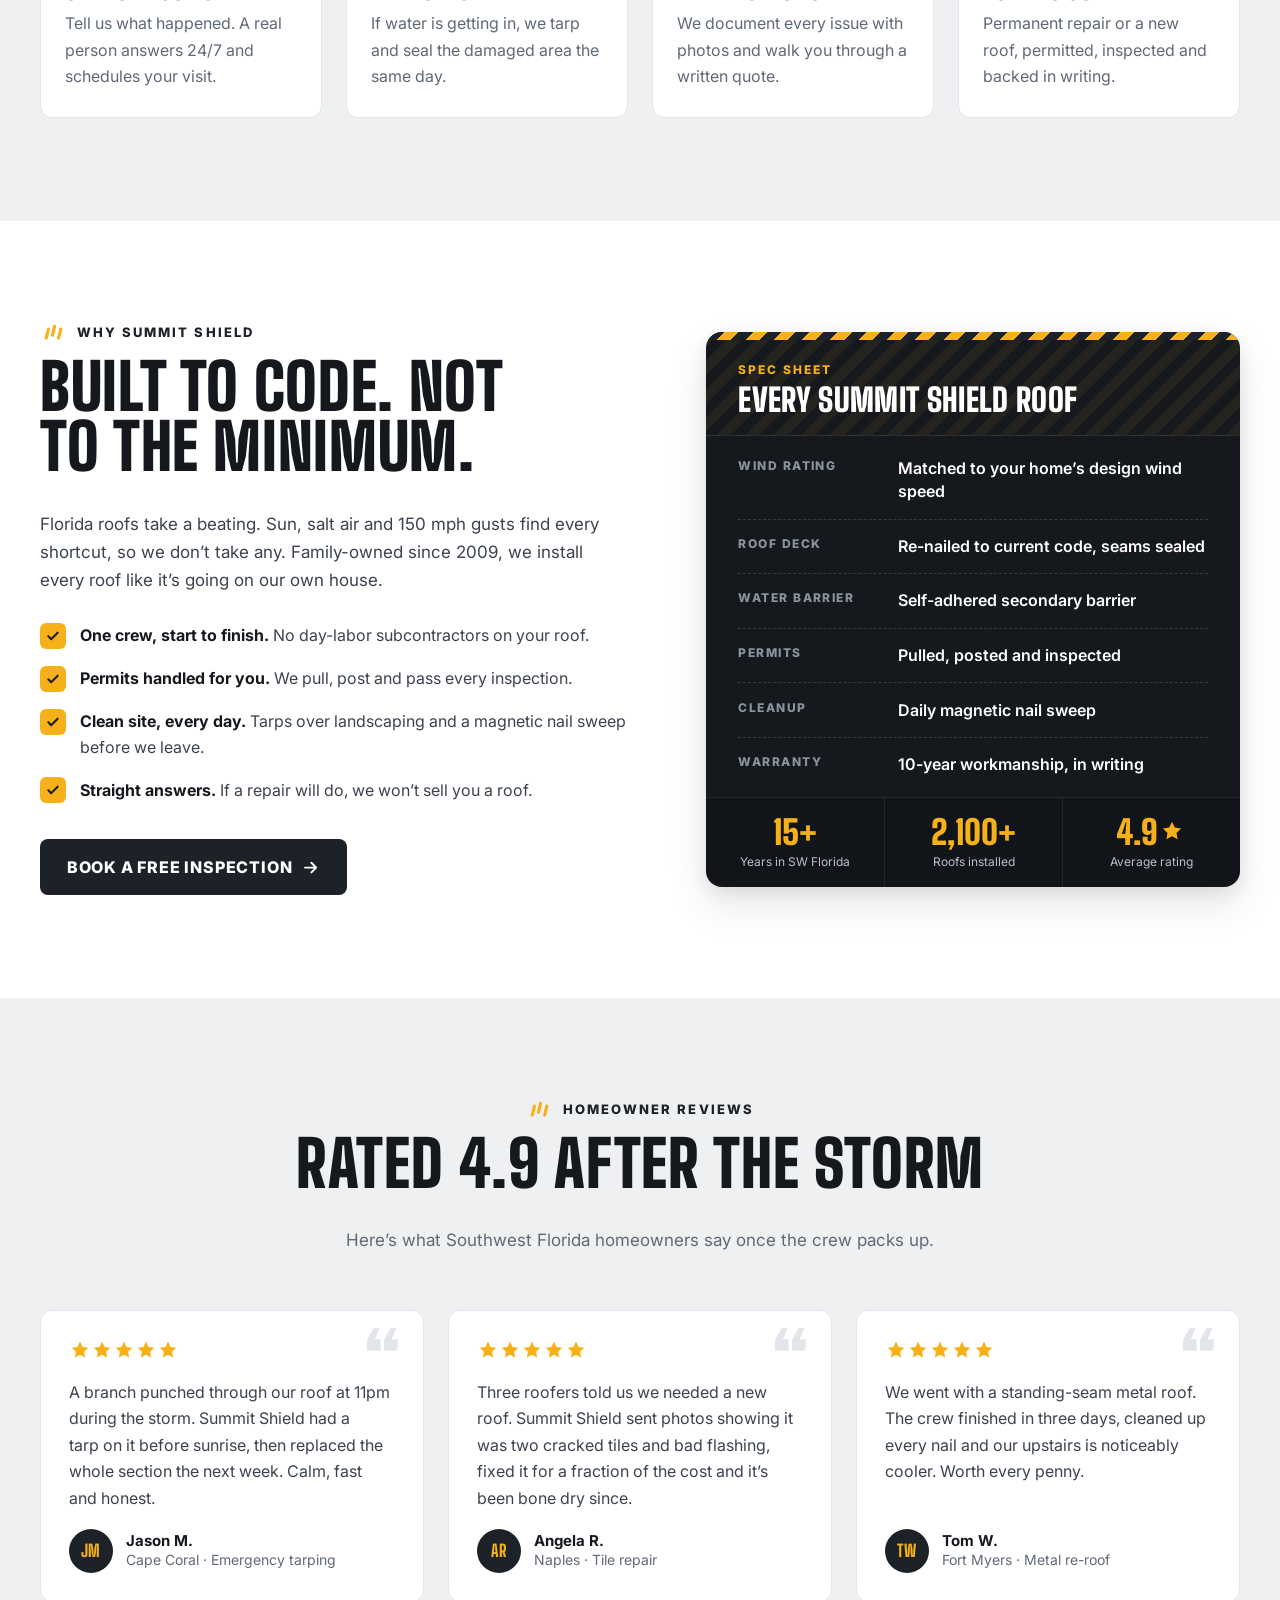
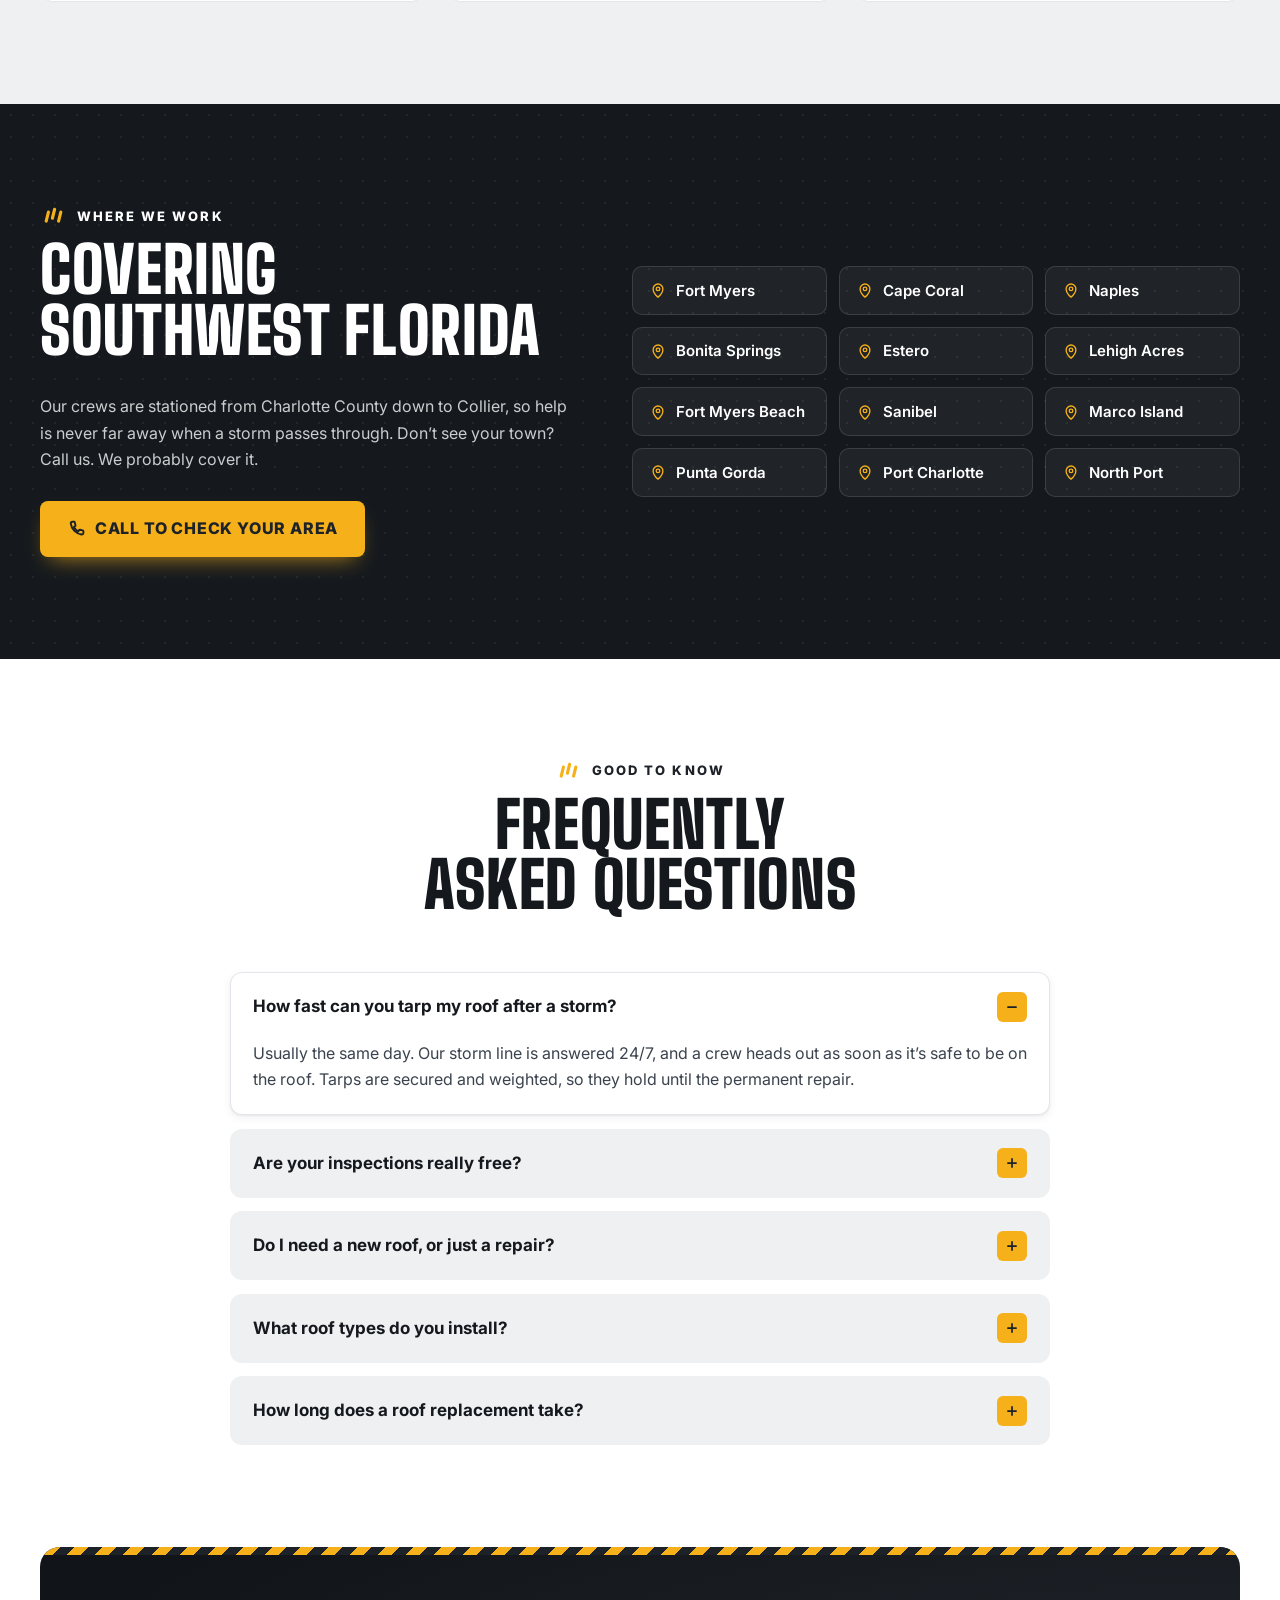
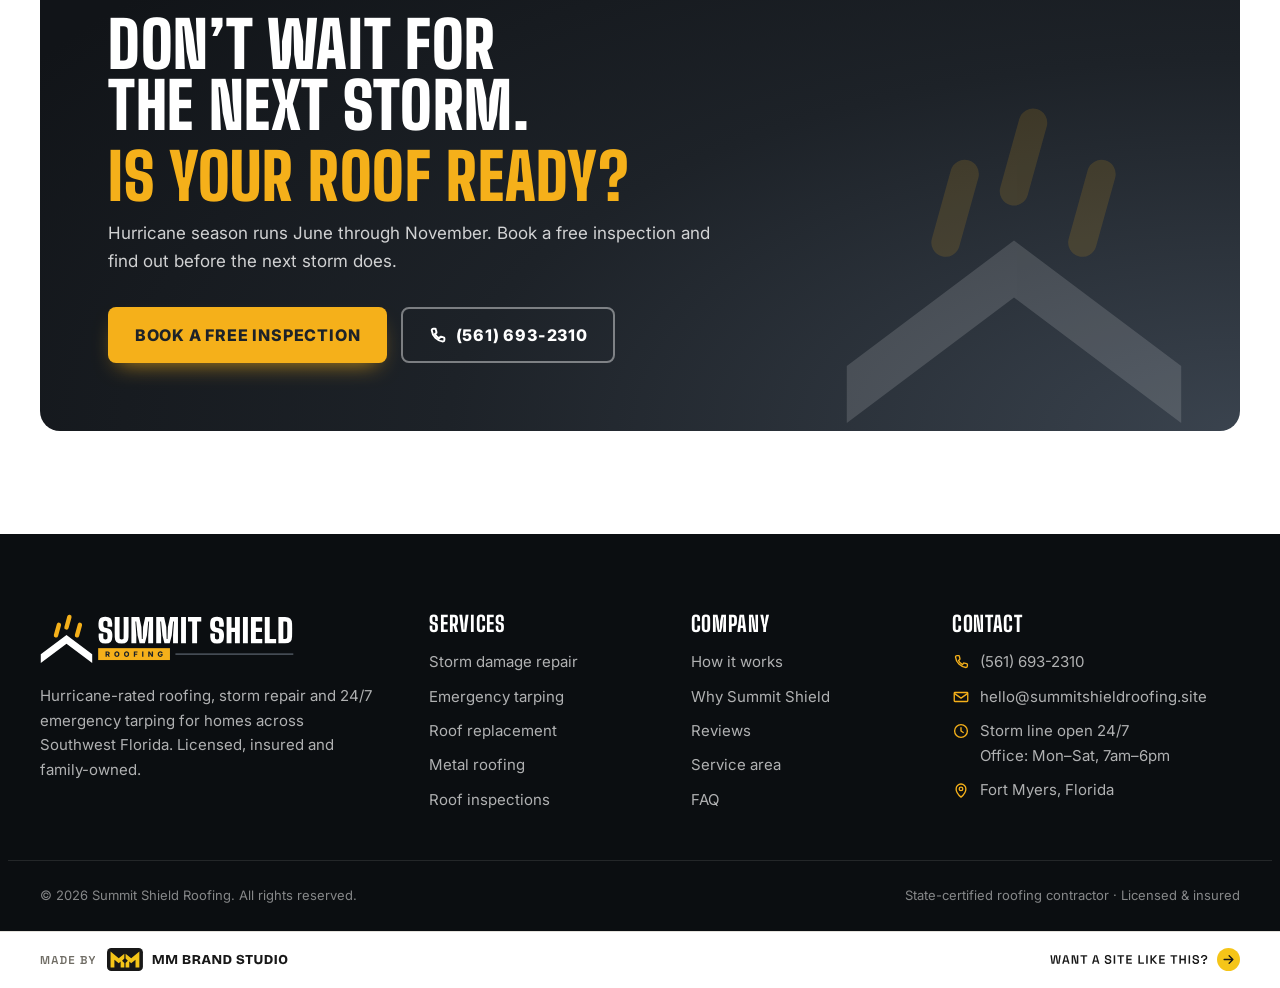
==== commit c048404c: "Add the MM Brand Studio credit banner under the footer The studio's own banner, copied from its part" ====
--- a/index.html
+++ b/index.html
@@ -517,6 +517,26 @@
   </div>
 </footer>
 
+<!-- Studio credit: "Made by MM Brand Studio", with a call to action on the right.
+     It goes under the footer of every site the studio builds. The logo and the
+     words are drawn as shapes, so it needs no fonts and no image files; its
+     styles are section 20 of css/styles.css.
+     Two versions: mm-madeby--light is the white one (used here); the base class
+     on its own is the dark one. Only the class changes. -->
+<div class="mm-madeby mm-madeby--light">
+  <a class="mm-madeby__link" href="https://mmbrand.studio/" target="_blank" rel="noopener">
+    <span class="mm-madeby__text">Website made by MM Brand Studio. Want a site like this?</span>
+    <span class="mm-madeby__by">
+      <svg class="mm-madeby__lead" viewBox="0 -70 485.61 70" aria-hidden="true"><path d="M6.9 0L6.9 -70L29.4 -70L43 -8.1L44.7 -8.1L58.4 -70L80.8 -70L80.8 0L69.2 0L69.2 -61.3L67.5 -61.3L53.9 0L33.9 0L20.3 -61.3L18.6 -61.3L18.6 0ZM99.78 0L118.98 -70L139.88 -70L159.08 0L146.68 0L142.48 -16L116.38 -16L112.18 0ZM119.18 -27L139.68 -27L130.28 -62.5L128.58 -62.5ZM175.68 0L175.68 -10.6L185.08 -10.6L185.08 -59.4L175.68 -59.4L175.68 -70L204.18 -70Q218.18 -70 225.58 -62.9Q232.98 -55.8 232.98 -41.6L232.98 -28.4Q232.98 -14.2 225.58 -7.1Q218.18 0 204.18 0ZM197.08 -10.9L204.28 -10.9Q212.78 -10.9 216.88 -15.3Q220.98 -19.7 220.98 -28L220.98 -41.9Q220.98 -50.4 216.88 -54.75Q212.78 -59.1 204.28 -59.1L197.08 -59.1ZM254.51 0L254.51 -70L299.11 -70L299.11 -59.1L266.61 -59.1L266.61 -40.7L296.31 -40.7L296.31 -29.8L266.61 -29.8L266.61 -10.9L299.61 -10.9L299.61 0ZM353.3 0L353.3 -10.6L362.7 -10.6L362.7 -59.4L353.3 -59.4L353.3 -70L389.1 -70Q395.4 -70 400.15 -67.85Q404.9 -65.7 407.55 -61.75Q410.2 -57.8 410.2 -52.3L410.2 -51.4Q410.2 -46.6 408.4 -43.5Q406.6 -40.4 404.1 -38.7Q401.6 -37 399.3 -36.3L399.3 -34.6Q401.6 -34 404.25 -32.35Q406.9 -30.7 408.75 -27.55Q410.6 -24.4 410.6 -19.4L410.6 -18.4Q410.6 -12.7 407.85 -8.55Q405.1 -4.4 400.35 -2.2Q395.6 0 389.4 0ZM374.7 -10.9L388 -10.9Q392.8 -10.9 395.65 -13.25Q398.5 -15.6 398.5 -19.9L398.5 -20.8Q398.5 -25.1 395.7 -27.45Q392.9 -29.8 388 -29.8L374.7 -29.8ZM374.7 -40.7L387.9 -40.7Q392.5 -40.7 395.35 -43Q398.2 -45.3 398.2 -49.4L398.2 -50.4Q398.2 -54.5 395.35 -56.8Q392.5 -59.1 387.9 -59.1L374.7 -59.1ZM448.56 0L448.56 -24.7L424.46 -70L437.96 -70L453.76 -39.1L455.46 -39.1L471.26 -70L484.66 -70L460.56 -24.7L460.56 0Z"/></svg>
+      <svg class="mm-madeby__logo" viewBox="0 0 254.2 32.3" aria-hidden="true"><rect class="mm-madeby__chip" width="50.45" height="32.3" rx="6"/><path class="mm-madeby__mark" transform="translate(5 5) scale(.2247)" d="M0,0 L51,41.85 L86,13.13 L86,43.75 L72,57.25 L86,70.75 L86,99.25 L63,99.25 L63,62.86 L51,72.71 L24,50.55 L24,99.25 L0,99.25Z M180,99.25 L156,99.25 L156,50.55 L129,72.71 L117,62.86 L117,99.25 L94,99.25 L94,70.75 L108,57.25 L94,43.75 L94,13.13 L129,41.85 L180,0Z"/><path transform="translate(62.95 22.42) scale(.19)" d="M6.9 0L6.9 -66L31 -66L48.2 -18.5L48.7 -18.5L65.5 -66L88.5 -66L88.5 0L73.3 0L74.2 -49.6L73.1 -49.6L54 0L40.8 0L22.1 -49.6L21 -49.6L21.9 0ZM105.38 0L105.38 -66L129.48 -66L146.68 -18.5L147.18 -18.5L163.98 -66L186.98 -66L186.98 0L171.78 0L172.68 -49.6L171.58 -49.6L152.48 0L139.28 0L120.58 -49.6L119.48 -49.6L120.38 0ZM229.1 0L229.1 -66L257.6 -66Q263.8 -66 268.75 -64.95Q273.7 -63.9 277.2 -61.75Q280.7 -59.6 282.55 -56.25Q284.4 -52.9 284.4 -48.3Q284.4 -44.4 282.75 -41.5Q281.1 -38.6 277.6 -36.8Q274.1 -35 268.3 -34.4L268.3 -32.7Q277.9 -32.1 282.5 -28.1Q287.1 -24.1 287.1 -17.3Q287.1 -11.5 284 -7.7Q280.9 -3.9 274.9 -1.95Q268.9 0 260.1 0ZM244.5 -12.8L259.5 -12.8Q265.6 -12.8 268.5 -14.55Q271.4 -16.3 271.4 -20.1Q271.4 -24.3 267.9 -26.4Q264.4 -28.5 257.2 -28.5L244.5 -28.5ZM244.5 -38.3L255 -38.3Q262.1 -38.3 265.4 -40.25Q268.7 -42.2 268.7 -46.1Q268.7 -49.9 265.65 -51.65Q262.6 -53.4 256.4 -53.4L244.5 -53.4ZM301.3 0L301.3 -66L329.4 -66Q334.9 -66 339.4 -65.15Q343.9 -64.3 347.35 -62.65Q350.8 -61 353.2 -58.65Q355.6 -56.3 356.8 -53.25Q358 -50.2 358 -46.5Q358 -43 356.9 -40.2Q355.8 -37.4 353.55 -35.3Q351.3 -33.2 347.9 -31.9Q344.5 -30.6 340 -30L340 -28.5Q345.7 -27.9 348.85 -25.95Q352 -24 353.7 -20.8Q355.4 -17.6 356.7 -13.1L360.5 0L342.6 0L339.7 -12.1Q338.8 -16.1 337.25 -18.3Q335.7 -20.5 333.3 -21.35Q330.9 -22.2 327.3 -22.2L317.4 -22.2L317.4 0ZM317.4 -34.1L328.3 -34.1Q334.4 -34.1 337.8 -36.5Q341.2 -38.9 341.2 -44Q341.2 -49 338.1 -51.4Q335 -53.8 328.7 -53.8L317.4 -53.8ZM368.03 0L390.43 -66L414.03 -66L436.43 0L418.83 0L403.03 -53.4L401.43 -53.4L385.63 0ZM381.33 -12.4L381.33 -23.2L425.53 -23.2L425.53 -12.4ZM447.7 0L447.7 -66L468.6 -66L496.9 -21.7L498.1 -21.7L497.1 -66L512.8 -66L512.8 0L493.9 0L463.6 -46.8L462.5 -46.8L463.4 0ZM537.16 0L537.16 -13L556.26 -13Q561.46 -13 564.96 -15.2Q568.46 -17.4 570.21 -21.8Q571.96 -26.2 571.96 -32.8Q571.96 -38.1 570.86 -41.9Q569.76 -45.7 567.61 -48.15Q565.46 -50.6 562.11 -51.8Q558.76 -53 554.26 -53L537.16 -53L537.16 -66L553.66 -66Q565.96 -66 573.76 -62.1Q581.56 -58.2 585.16 -50.95Q588.76 -43.7 588.76 -33.6Q588.76 -25.8 586.91 -20.1Q585.06 -14.4 581.86 -10.55Q578.66 -6.7 574.51 -4.35Q570.36 -2 565.81 -1Q561.26 0 556.76 0ZM529.66 0L529.66 -66L545.76 -66L545.76 0ZM654.61 1.4Q648.21 1.4 643.01 0.2Q637.81 -1 634.01 -3.45Q630.21 -5.9 628.01 -9.7Q625.81 -13.5 625.41 -18.5L639.51 -23.2Q639.81 -19 641.91 -16.2Q644.01 -13.4 647.56 -12.05Q651.11 -10.7 655.51 -10.7Q659.71 -10.7 662.56 -11.75Q665.41 -12.8 666.86 -14.45Q668.31 -16.1 668.31 -18Q668.31 -20.2 666.41 -21.65Q664.51 -23.1 661.21 -24.15Q657.91 -25.2 653.51 -26.2Q648.51 -27.4 643.71 -28.8Q638.91 -30.2 635.01 -32.45Q631.11 -34.7 628.86 -38.25Q626.61 -41.8 626.61 -47.2Q626.61 -53.3 629.71 -57.8Q632.81 -62.3 638.81 -64.85Q644.81 -67.4 653.61 -67.4Q662.31 -67.4 668.41 -64.9Q674.51 -62.4 677.81 -57.95Q681.11 -53.5 681.41 -47.6L667.01 -43.5Q667.01 -46.4 666.06 -48.6Q665.11 -50.8 663.41 -52.25Q661.71 -53.7 659.21 -54.45Q656.71 -55.2 653.51 -55.2Q649.71 -55.2 647.06 -54.3Q644.41 -53.4 643.11 -51.95Q641.81 -50.5 641.81 -48.6Q641.81 -46.2 643.86 -44.65Q645.91 -43.1 649.46 -42.05Q653.01 -41 657.31 -40Q661.61 -39.1 666.21 -37.75Q670.81 -36.4 674.81 -34.2Q678.81 -32 681.26 -28.25Q683.71 -24.5 683.71 -18.8Q683.71 -12.7 680.46 -8.15Q677.21 -3.6 670.71 -1.1Q664.21 1.4 654.61 1.4ZM710.9 0L710.9 -66L727.1 -66L727.1 0ZM691.7 -52.6L691.7 -66L746.5 -66L746.5 -52.6ZM787.85 1.4Q781.55 1.4 776.65 0.15Q771.75 -1.1 768.15 -3.5Q764.55 -5.9 762.2 -9.3Q759.85 -12.7 758.7 -16.95Q757.55 -21.2 757.55 -26.2L757.55 -66L773.75 -66L773.75 -26.7Q773.75 -21.9 775.25 -18.8Q776.75 -15.7 779.85 -14.25Q782.95 -12.8 787.75 -12.8Q792.55 -12.8 795.65 -14.25Q798.75 -15.7 800.25 -18.8Q801.75 -21.9 801.75 -26.7L801.75 -66L817.85 -66L817.85 -26.2Q817.85 -13.1 810.4 -5.85Q802.95 1.4 787.85 1.4ZM841.79 0L841.79 -13L860.89 -13Q866.09 -13 869.59 -15.2Q873.09 -17.4 874.84 -21.8Q876.59 -26.2 876.59 -32.8Q876.59 -38.1 875.49 -41.9Q874.39 -45.7 872.24 -48.15Q870.09 -50.6 866.74 -51.8Q863.39 -53 858.89 -53L841.79 -53L841.79 -66L858.29 -66Q870.59 -66 878.39 -62.1Q886.19 -58.2 889.79 -50.95Q893.39 -43.7 893.39 -33.6Q893.39 -25.8 891.54 -20.1Q889.69 -14.4 886.49 -10.55Q883.29 -6.7 879.14 -4.35Q874.99 -2 870.44 -1Q865.89 0 861.39 0ZM834.29 0L834.29 -66L850.39 -66L850.39 0ZM907.59 0L907.59 -66L923.99 -66L923.99 0ZM969.95 1.4Q962.75 1.4 956.95 -0.8Q951.15 -3 947 -7.3Q942.85 -11.6 940.65 -17.95Q938.45 -24.3 938.45 -32.7Q938.45 -44.5 942.6 -52.15Q946.75 -59.8 954.05 -63.6Q961.35 -67.4 970.55 -67.4Q977.65 -67.4 983.45 -65.2Q989.25 -63 993.4 -58.7Q997.55 -54.4 999.8 -47.95Q1002.05 -41.5 1002.05 -33.1Q1002.05 -24.4 999.7 -17.95Q997.35 -11.5 993.1 -7.2Q988.85 -2.9 982.95 -0.75Q977.05 1.4 969.95 1.4ZM970.45 -11.2Q975.35 -11.2 978.7 -13.65Q982.05 -16.1 983.8 -20.75Q985.55 -25.4 985.55 -32.1Q985.55 -39.2 983.75 -44.15Q981.95 -49.1 978.5 -51.65Q975.05 -54.2 970.05 -54.2Q965.25 -54.2 961.9 -51.75Q958.55 -49.3 956.75 -44.55Q954.95 -39.8 954.95 -32.9Q954.95 -27.7 956 -23.65Q957.05 -19.6 958.95 -16.85Q960.85 -14.1 963.8 -12.65Q966.75 -11.2 970.45 -11.2Z"/></svg>
+    </span>
+    <span class="mm-madeby__ask">
+      <svg class="mm-madeby__cta" viewBox="0 -71 1262.49 72" aria-hidden="true"><path d="M12.9 0L3.2 -70L15.1 -70L22.7 -8.3L24.4 -8.3L34.2 -70L55.1 -70L64.9 -8.3L66.6 -8.3L74.1 -70L86.1 -70L76.3 0L55.4 0L45.5 -62.9L43.8 -62.9L33.8 0ZM97.25 0L116.45 -70L137.35 -70L156.55 0L144.15 0L139.95 -16L113.85 -16L109.65 0ZM116.65 -27L137.15 -27L127.75 -62.5L126.05 -62.5ZM173.44 0L173.44 -70L196.44 -70L212.94 -8.1L214.54 -8.1L214.54 -70L226.44 -70L226.44 0L203.54 0L187.04 -61.9L185.34 -61.9L185.34 0ZM264.79 0L264.79 -59.1L243.89 -59.1L243.89 -70L297.69 -70L297.69 -59.1L276.79 -59.1L276.79 0ZM336.23 0L355.43 -70L376.33 -70L395.53 0L383.13 0L378.93 -16L352.83 -16L348.63 0ZM355.63 -27L376.13 -27L366.73 -62.5L365.03 -62.5ZM464.86 1.4Q456.86 1.4 450.71 -1.45Q444.56 -4.3 441.06 -9.7Q437.56 -15.1 437.56 -22.9L437.56 -25.5L449.46 -25.5L449.46 -22.9Q449.46 -16 453.66 -12.6Q457.86 -9.2 464.86 -9.2Q471.96 -9.2 475.56 -12.1Q479.16 -15 479.16 -19.6Q479.16 -22.7 477.46 -24.65Q475.76 -26.6 472.51 -27.8Q469.26 -29 464.66 -30.1L461.66 -30.7Q454.76 -32.3 449.71 -34.75Q444.66 -37.2 441.96 -41.1Q439.26 -45 439.26 -51.3Q439.26 -57.6 442.26 -62.1Q445.26 -66.6 450.76 -69Q456.26 -71.4 463.66 -71.4Q471.06 -71.4 476.86 -68.9Q482.66 -66.4 486.01 -61.4Q489.36 -56.4 489.36 -48.9L489.36 -45.6L477.46 -45.6L477.46 -48.9Q477.46 -53.2 475.76 -55.8Q474.06 -58.4 470.96 -59.6Q467.86 -60.8 463.66 -60.8Q457.46 -60.8 454.26 -58.4Q451.06 -56 451.06 -51.6Q451.06 -48.8 452.51 -46.85Q453.96 -44.9 456.81 -43.65Q459.66 -42.4 463.96 -41.5L466.96 -40.8Q474.16 -39.2 479.56 -36.75Q484.96 -34.3 488.01 -30.3Q491.06 -26.3 491.06 -19.9Q491.06 -13.6 487.81 -8.8Q484.56 -4 478.71 -1.3Q472.86 1.4 464.86 1.4ZM509.53 0L509.53 -70L521.63 -70L521.63 0ZM559.94 0L559.94 -59.1L539.04 -59.1L539.04 -70L592.84 -70L592.84 -59.1L571.94 -59.1L571.94 0ZM610.24 0L610.24 -70L654.84 -70L654.84 -59.1L622.34 -59.1L622.34 -40.7L652.04 -40.7L652.04 -29.8L622.34 -29.8L622.34 -10.9L655.34 -10.9L655.34 0ZM707.34 0L707.34 -70L719.44 -70L719.44 -10.9L752.24 -10.9L752.24 0ZM769.63 0L769.63 -70L781.73 -70L781.73 0ZM803.54 0L803.54 -70L815.64 -70L815.64 -41.5L817.34 -41.5L841.74 -70L857.24 -70L826.74 -35.5L858.24 0L842.34 0L817.34 -29.1L815.64 -29.1L815.64 0ZM873.76 0L873.76 -70L918.36 -70L918.36 -59.1L885.86 -59.1L885.86 -40.7L915.56 -40.7L915.56 -29.8L885.86 -29.8L885.86 -10.9L918.86 -10.9L918.86 0ZM984.95 0L984.95 -59.1L964.05 -59.1L964.05 -70L1017.85 -70L1017.85 -59.1L996.95 -59.1L996.95 0ZM1035.25 0L1035.25 -70L1047.35 -70L1047.35 -40.6L1074.95 -40.6L1074.95 -70L1087.05 -70L1087.05 0L1074.95 0L1074.95 -29.6L1047.35 -29.6L1047.35 0ZM1108.85 0L1108.85 -70L1120.95 -70L1120.95 0ZM1166.86 1.4Q1158.86 1.4 1152.71 -1.45Q1146.56 -4.3 1143.06 -9.7Q1139.56 -15.1 1139.56 -22.9L1139.56 -25.5L1151.46 -25.5L1151.46 -22.9Q1151.46 -16 1155.66 -12.6Q1159.86 -9.2 1166.86 -9.2Q1173.96 -9.2 1177.56 -12.1Q1181.16 -15 1181.16 -19.6Q1181.16 -22.7 1179.46 -24.65Q1177.76 -26.6 1174.51 -27.8Q1171.26 -29 1166.66 -30.1L1163.66 -30.7Q1156.76 -32.3 1151.71 -34.75Q1146.66 -37.2 1143.96 -41.1Q1141.26 -45 1141.26 -51.3Q1141.26 -57.6 1144.26 -62.1Q1147.26 -66.6 1152.76 -69Q1158.26 -71.4 1165.66 -71.4Q1173.06 -71.4 1178.86 -68.9Q1184.66 -66.4 1188.01 -61.4Q1191.36 -56.4 1191.36 -48.9L1191.36 -45.6L1179.46 -45.6L1179.46 -48.9Q1179.46 -53.2 1177.76 -55.8Q1176.06 -58.4 1172.96 -59.6Q1169.86 -60.8 1165.66 -60.8Q1159.46 -60.8 1156.26 -58.4Q1153.06 -56 1153.06 -51.6Q1153.06 -48.8 1154.51 -46.85Q1155.96 -44.9 1158.81 -43.65Q1161.66 -42.4 1165.96 -41.5L1168.96 -40.8Q1176.16 -39.2 1181.56 -36.75Q1186.96 -34.3 1190.01 -30.3Q1193.06 -26.3 1193.06 -19.9Q1193.06 -13.6 1189.81 -8.8Q1186.56 -4 1180.71 -1.3Q1174.86 1.4 1166.86 1.4ZM1226.24 -22L1226.24 -25.2Q1226.24 -30.2 1228.19 -33.35Q1230.14 -36.5 1234.74 -38.6L1236.64 -39.5Q1241.34 -41.7 1243.84 -44.25Q1246.34 -46.8 1246.34 -51.1Q1246.34 -54.3 1244.74 -56.55Q1243.14 -58.8 1240.29 -60Q1237.44 -61.2 1233.74 -61.2Q1229.84 -61.2 1226.79 -59.9Q1223.74 -58.6 1221.89 -56.05Q1220.04 -53.5 1220.04 -49.6L1220.04 -47L1208.24 -47L1208.24 -49.4Q1208.24 -56.3 1211.59 -61.25Q1214.94 -66.2 1220.74 -68.8Q1226.54 -71.4 1233.74 -71.4Q1240.84 -71.4 1246.34 -68.8Q1251.84 -66.2 1254.99 -61.65Q1258.14 -57.1 1258.14 -51.1Q1258.14 -45.2 1255.99 -41.4Q1253.84 -37.6 1250.44 -35.2Q1247.04 -32.8 1243.44 -31.1L1241.44 -30.2Q1239.64 -29.4 1238.94 -28.2Q1238.24 -27 1238.24 -24.8L1238.24 -22ZM1232.54 1.4Q1228.84 1.4 1226.29 -1.05Q1223.74 -3.5 1223.74 -7.4Q1223.74 -11.3 1226.29 -13.8Q1228.84 -16.3 1232.54 -16.3Q1236.34 -16.3 1238.89 -13.8Q1241.44 -11.3 1241.44 -7.4Q1241.44 -3.5 1238.89 -1.05Q1236.34 1.4 1232.54 1.4Z"/></svg>
+      <svg class="mm-madeby__arrow" viewBox="0 0 24 24" aria-hidden="true"><path d="M5 12h14M13 6l6 6-6 6"/></svg>
+    </span>
+  </a>
+</div>
+
 <div class="mobile-bar">
   <a class="btn btn--light" href="tel:+15616932310"><svg class="icon"><use href="#i-phone"/></svg>Call 24/7</a>
   <a class="btn btn--primary" href="#inspect">Free inspection</a>
--- a/css/styles.css
+++ b/css/styles.css
@@ -1106,3 +1106,52 @@
   .hero__rain::before, .hero__flash, .palm__fronds, .hazard__track { animation: none !important; }
   .js [data-reveal] { opacity: 1; transform: none; }
 }
+
+/* --------------------------------------------------------------------------
+   20. Studio credit banner (copied from MM Brand Studio)
+   -------------------------------------------------------------------------- */
+/* Studio credit: "Made by MM Brand Studio", under the footer of the page.
+   It is the studio's own banner, so it keeps the studio's colours rather than
+   this site's palette. There are two versions, chosen by a class in the markup
+   in index.html: mm-madeby--light for a site that is mostly white (used here),
+   the base class on its own for one that is mostly dark. The block is
+   self-contained and is copied from the studio's partial as it is. */
+.mm-madeby {
+  --mm-bg: #181818; --mm-edge: #2c2c2a; --mm-ink: #f5f3ed; --mm-soft: #b8b4a8; --mm-ask: #f5c518; --mm-rule: 2px; --mm-focus: #f5c518;
+  border-top: 1px solid var(--mm-edge); background: var(--mm-bg);
+}
+.mm-madeby--light { --mm-bg: #fff; --mm-edge: #e4e2dc; --mm-ink: #181818; --mm-soft: #6f6c64; --mm-ask: #181818; --mm-rule: 3px; --mm-focus: #181818; }
+.mm-madeby__link {
+  display: flex; flex-wrap: wrap; align-items: center; justify-content: space-between; gap: 10px 24px;
+  width: min(100% - 2 * var(--gutter, 20px), var(--wrap, 1200px)); min-height: 56px; margin-inline: auto; padding-block: 14px;
+  color: var(--mm-ink); text-decoration: none;
+  /* a yellow line along the bottom, drawn in from the left on hover */
+  background: linear-gradient(#f5c518, #f5c518) no-repeat 0 100% / 0 var(--mm-rule);
+  transition: background-size .5s cubic-bezier(.2, .7, .2, 1);
+}
+.mm-madeby__text { position: absolute; width: 1px; height: 1px; margin: -1px; overflow: hidden; clip-path: inset(50%); white-space: nowrap; }
+.mm-madeby__by, .mm-madeby__ask { display: inline-flex; align-items: center; gap: 8px; }
+.mm-madeby__ask { gap: 9px; color: var(--mm-ask); }
+.mm-madeby svg { display: block; flex: none; width: auto; fill: currentColor; }
+.mm-madeby__lead { height: 8px; color: var(--mm-soft); transition: color .3s ease; }
+.mm-madeby__logo { height: 23px; }
+.mm-madeby__chip { display: none; }
+.mm-madeby__mark { fill: #f5c518; }
+.mm-madeby__cta { height: 9px; }
+.mm-madeby .mm-madeby__arrow { width: 15px; height: 15px; fill: none; stroke: currentColor; stroke-width: 2.2; stroke-linecap: round; stroke-linejoin: round; transition: transform .3s ease; }
+/* light version: the yellow mark sits on a charcoal chip, and the arrow on a yellow dot */
+.mm-madeby--light .mm-madeby__by { gap: 12px; }
+.mm-madeby--light .mm-madeby__chip { display: block; fill: #181818; }
+.mm-madeby--light .mm-madeby__arrow { box-sizing: content-box; padding: 4px; border-radius: 50%; background: #f5c518; }
+.mm-madeby__link:hover, .mm-madeby__link:focus-visible { background-size: 100% var(--mm-rule); }
+.mm-madeby__link:hover .mm-madeby__lead, .mm-madeby__link:focus-visible .mm-madeby__lead { color: var(--mm-ink); }
+.mm-madeby__link:hover .mm-madeby__arrow, .mm-madeby__link:focus-visible .mm-madeby__arrow { transform: translateX(4px); }
+.mm-madeby__link:focus-visible { outline: 2px solid var(--mm-focus); outline-offset: -5px; border-radius: 0; }
+@media (max-width: 480px) {
+  /* the credit and its call to action sit on two centred lines */
+  .mm-madeby__link { justify-content: center; padding-block: 16px; }
+}
+@media (prefers-reduced-motion: reduce) {
+  .mm-madeby__link, .mm-madeby__lead, .mm-madeby .mm-madeby__arrow { transition: none; }
+}
+@media print { .mm-madeby { display: none; } }
